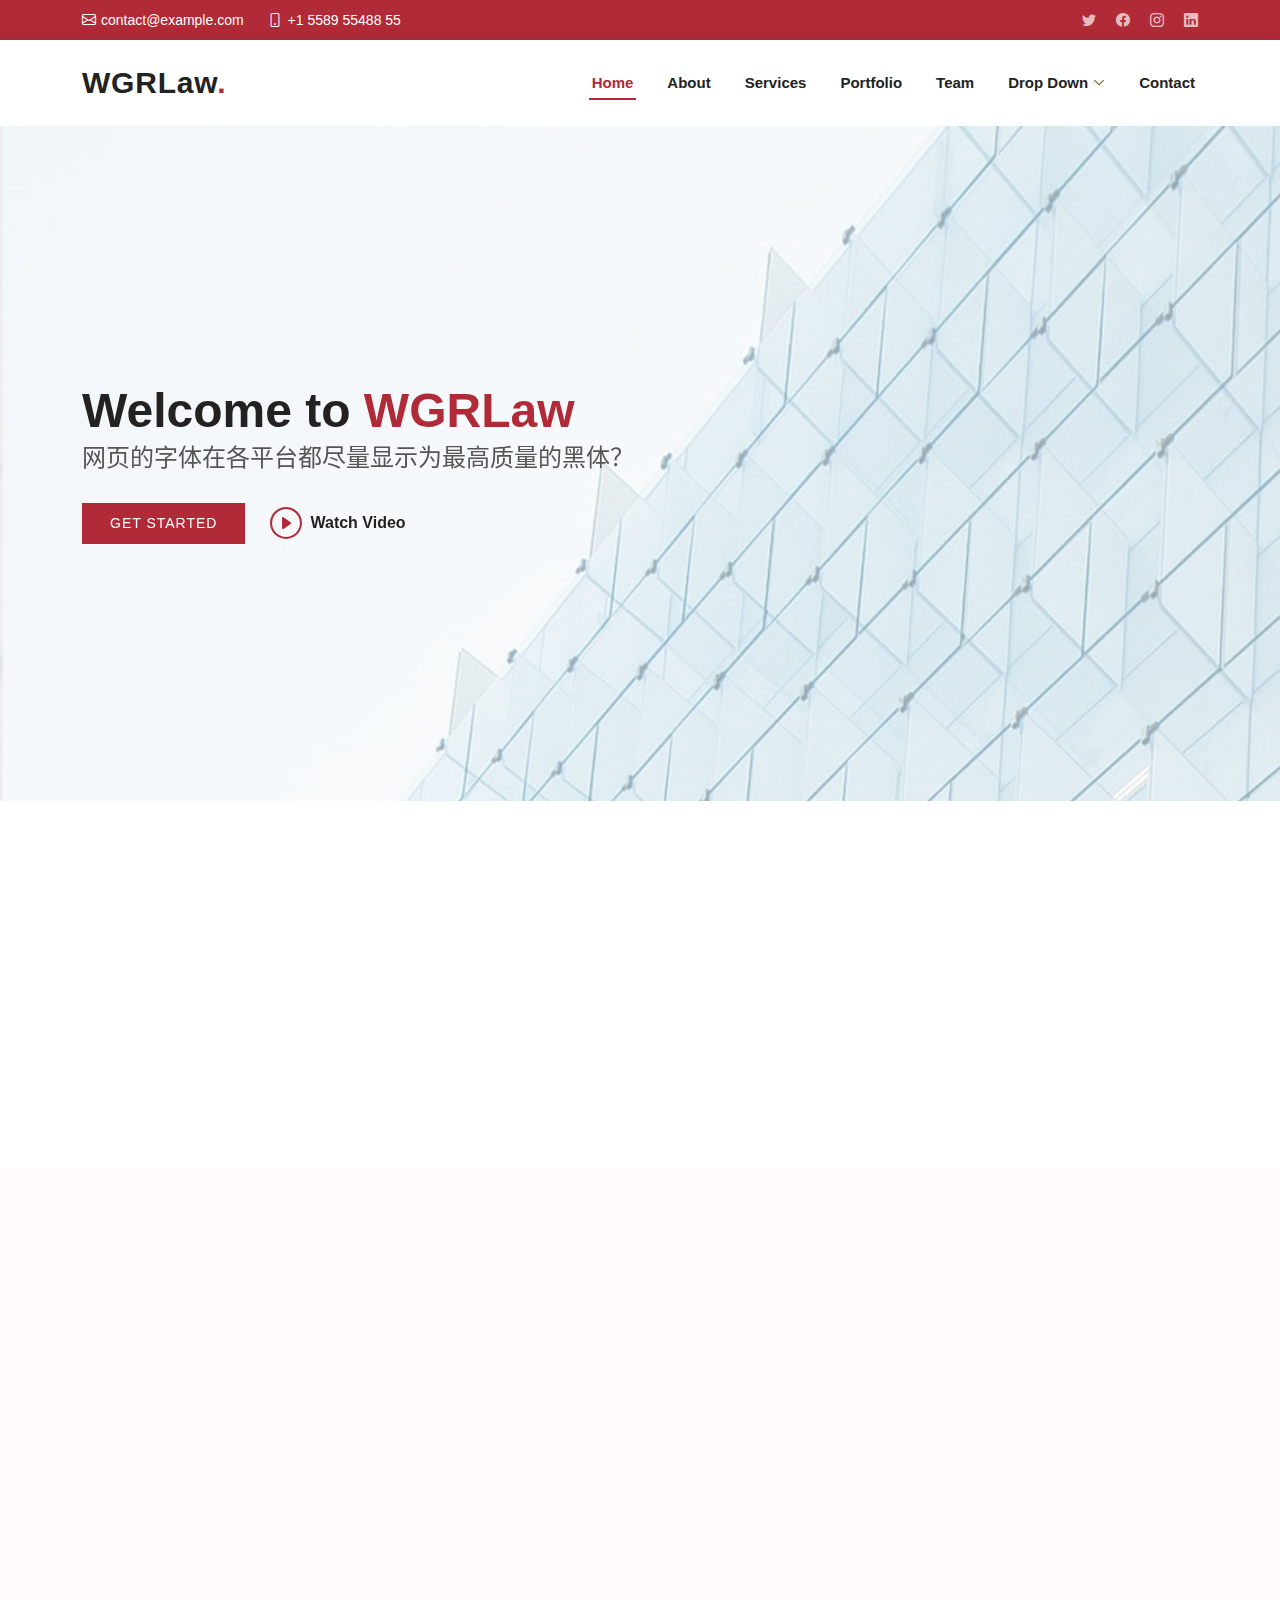
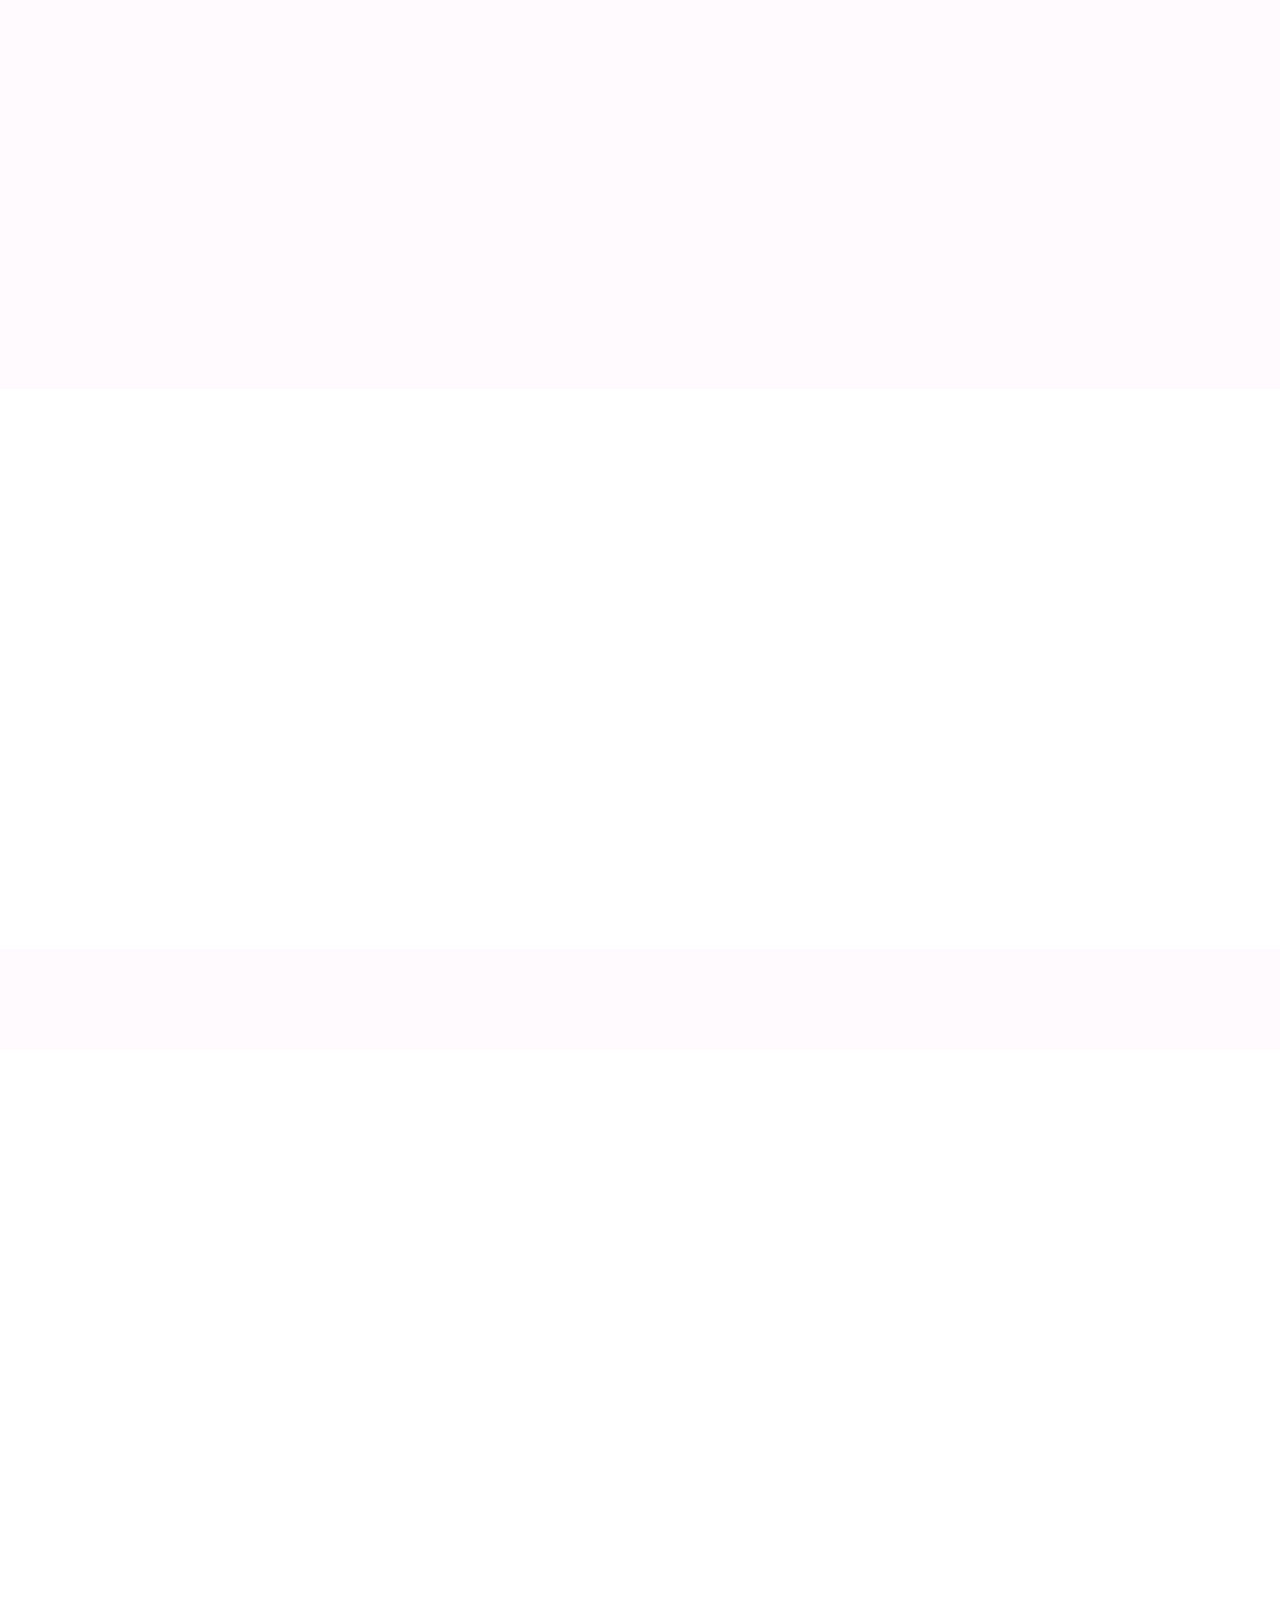
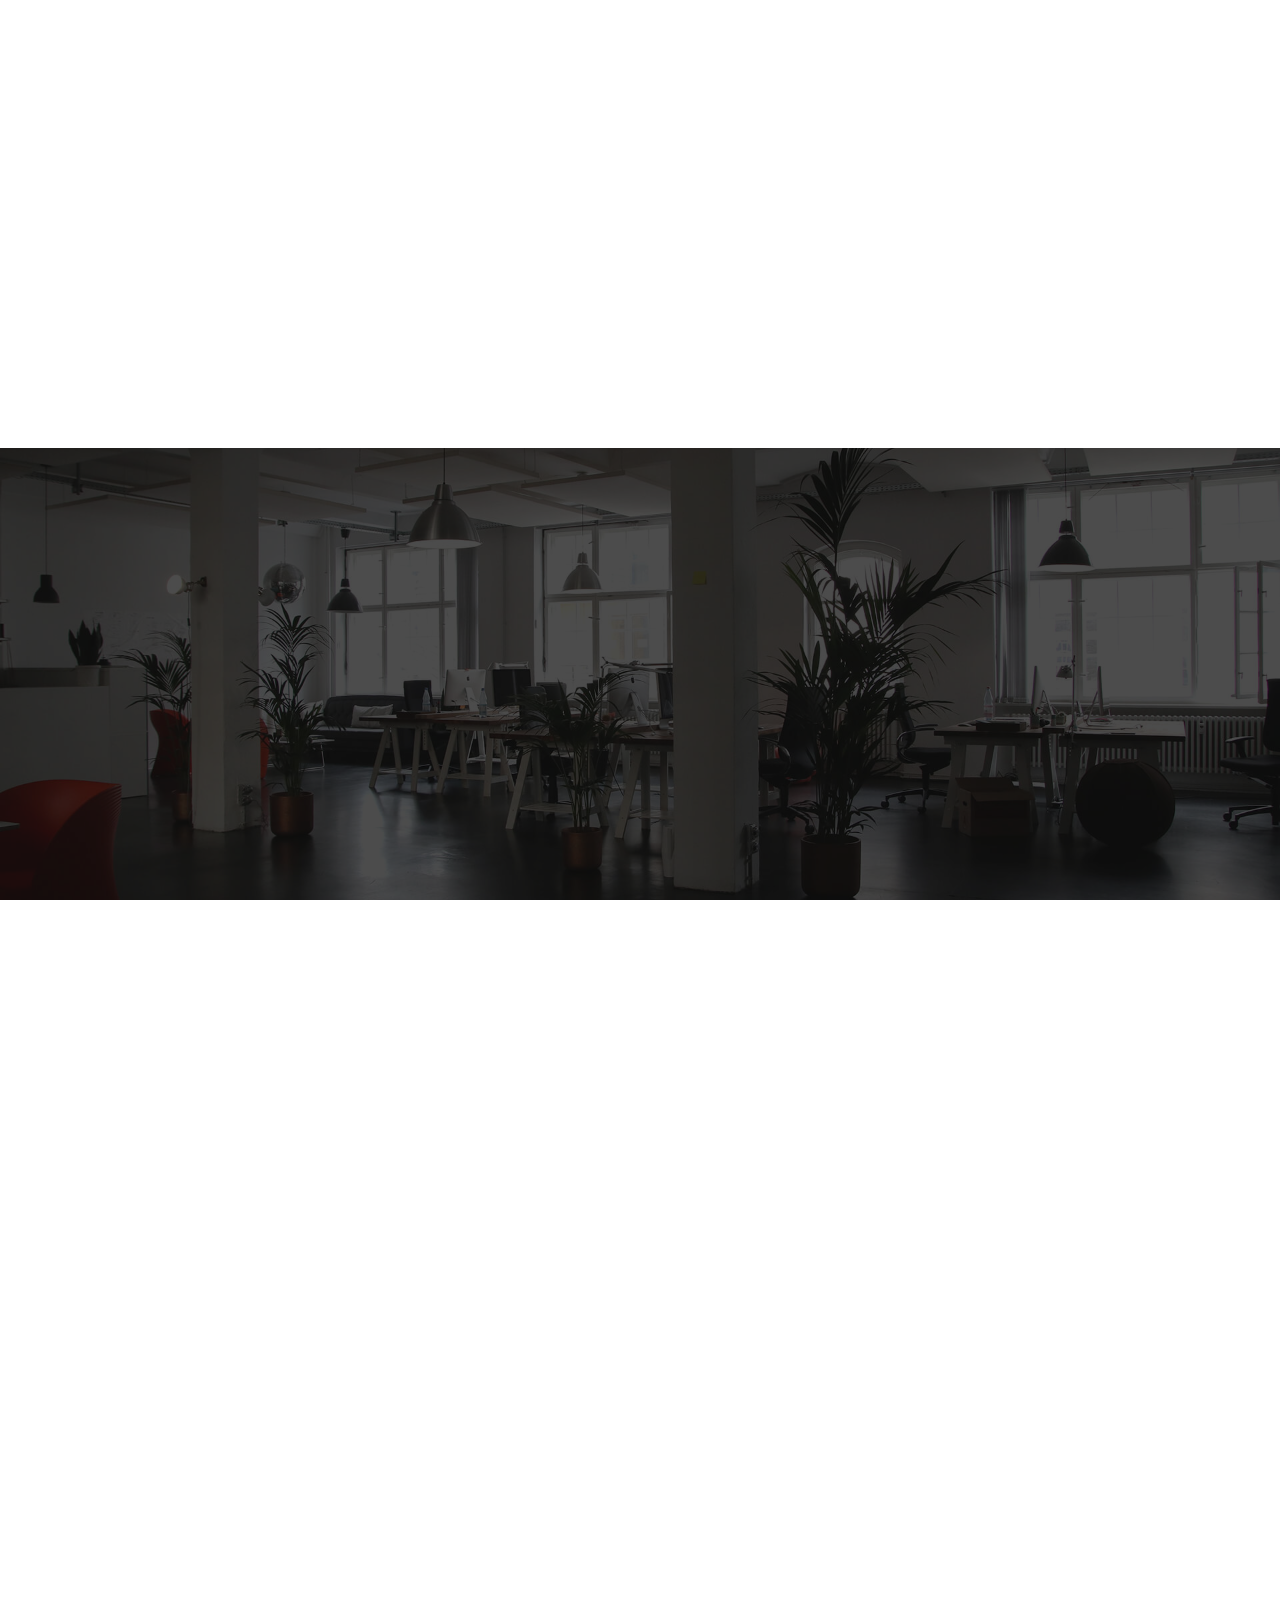
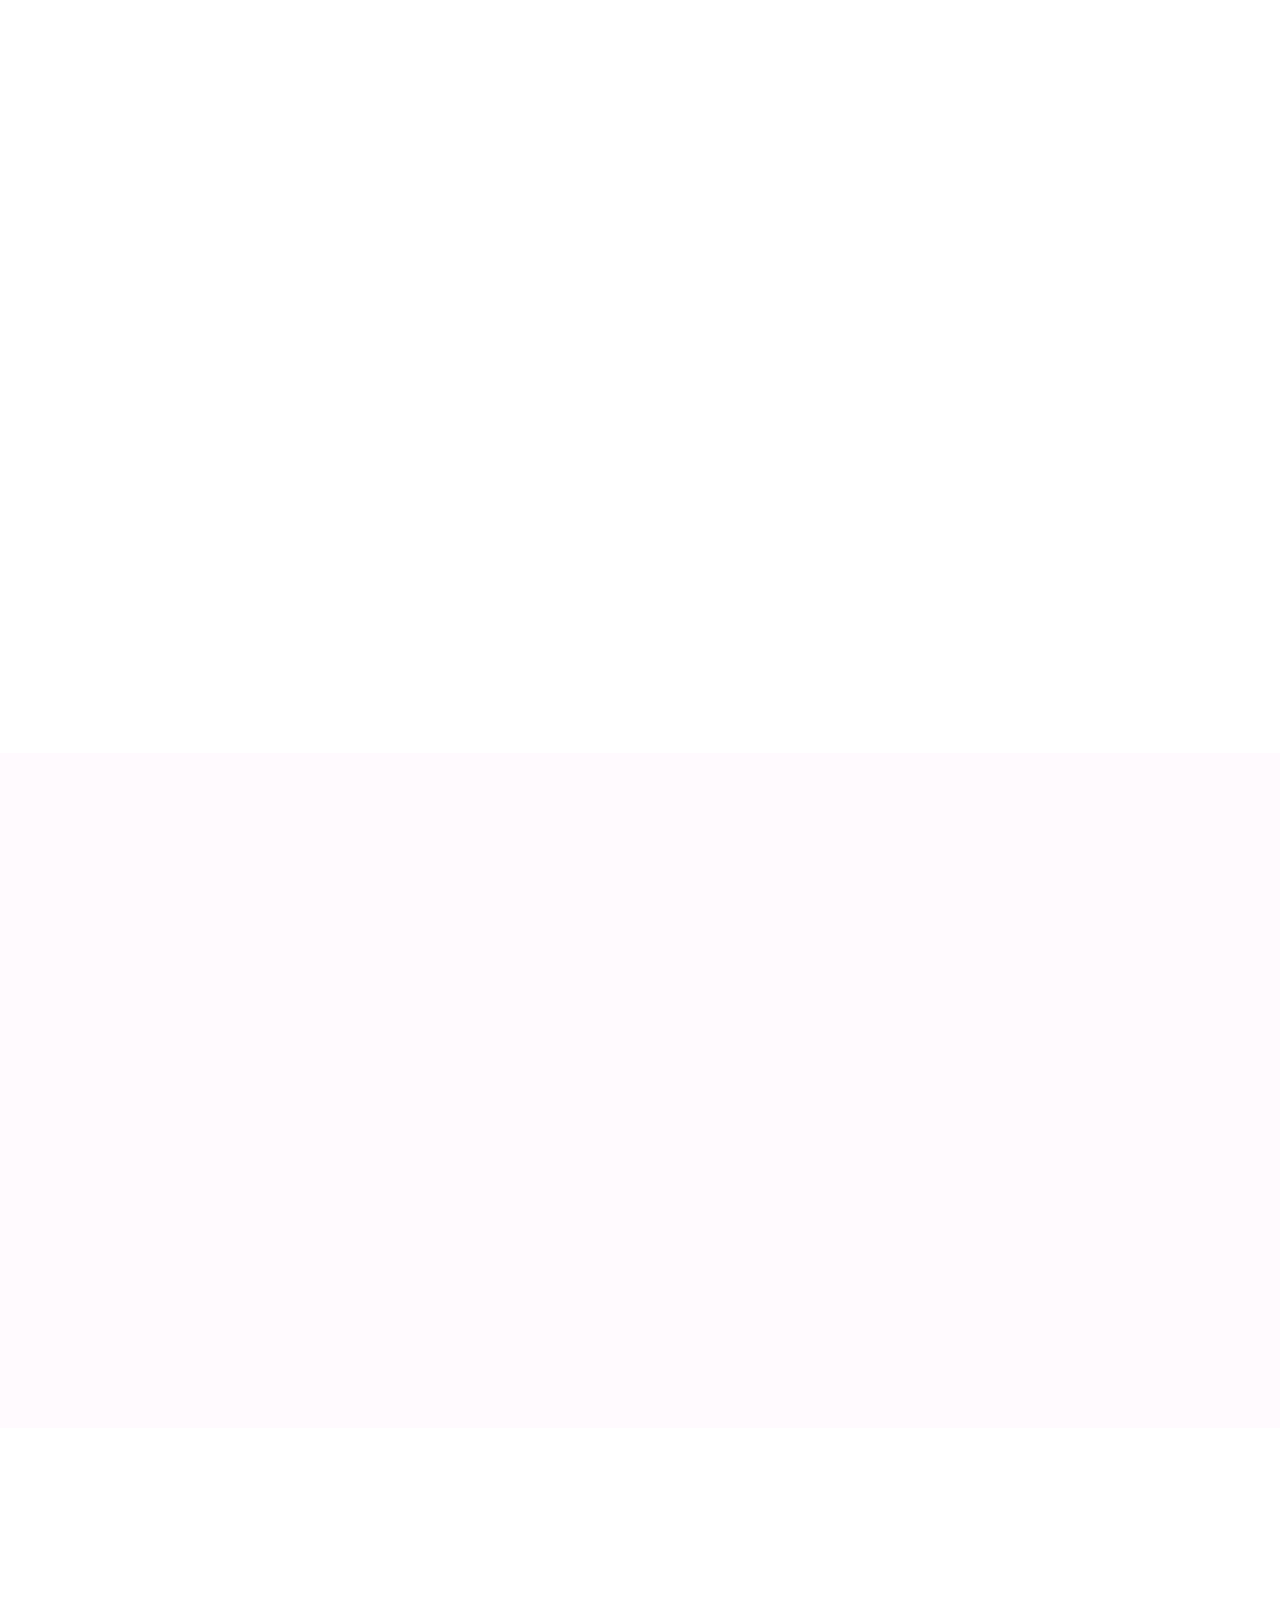
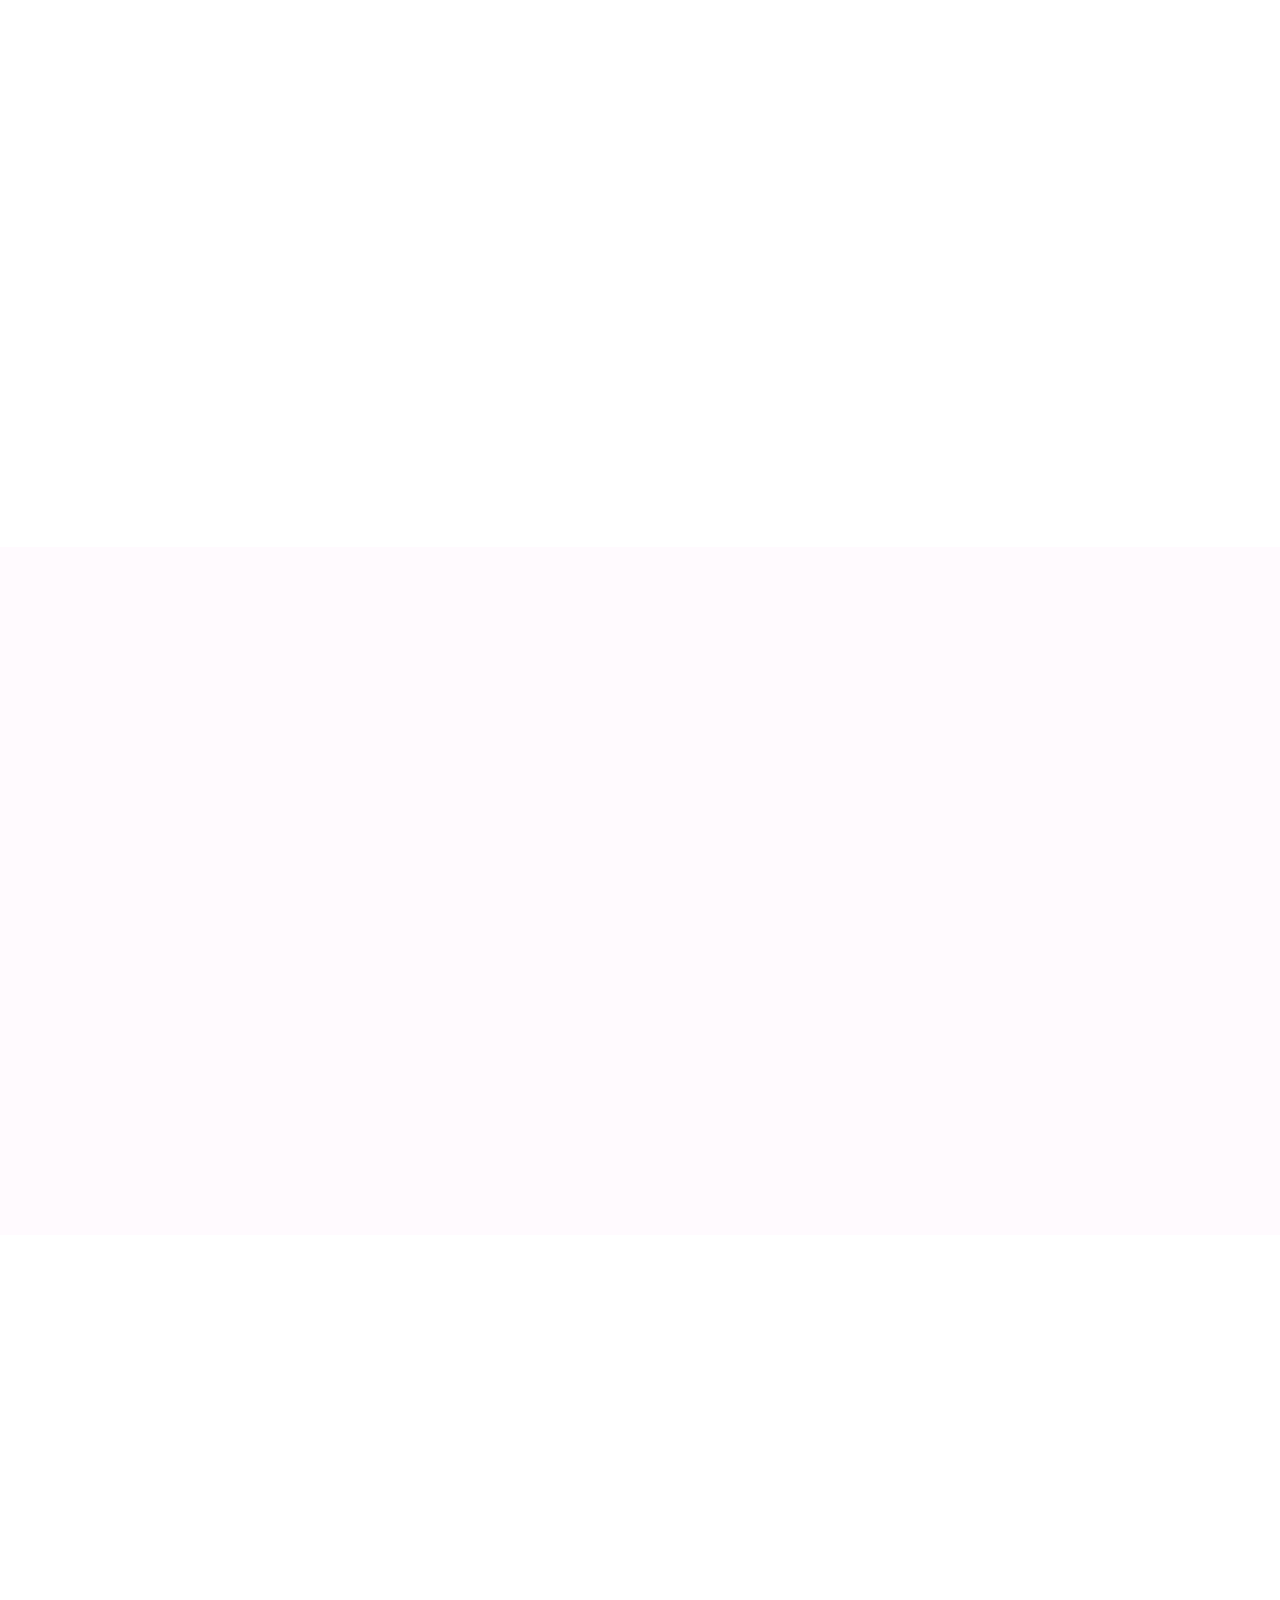
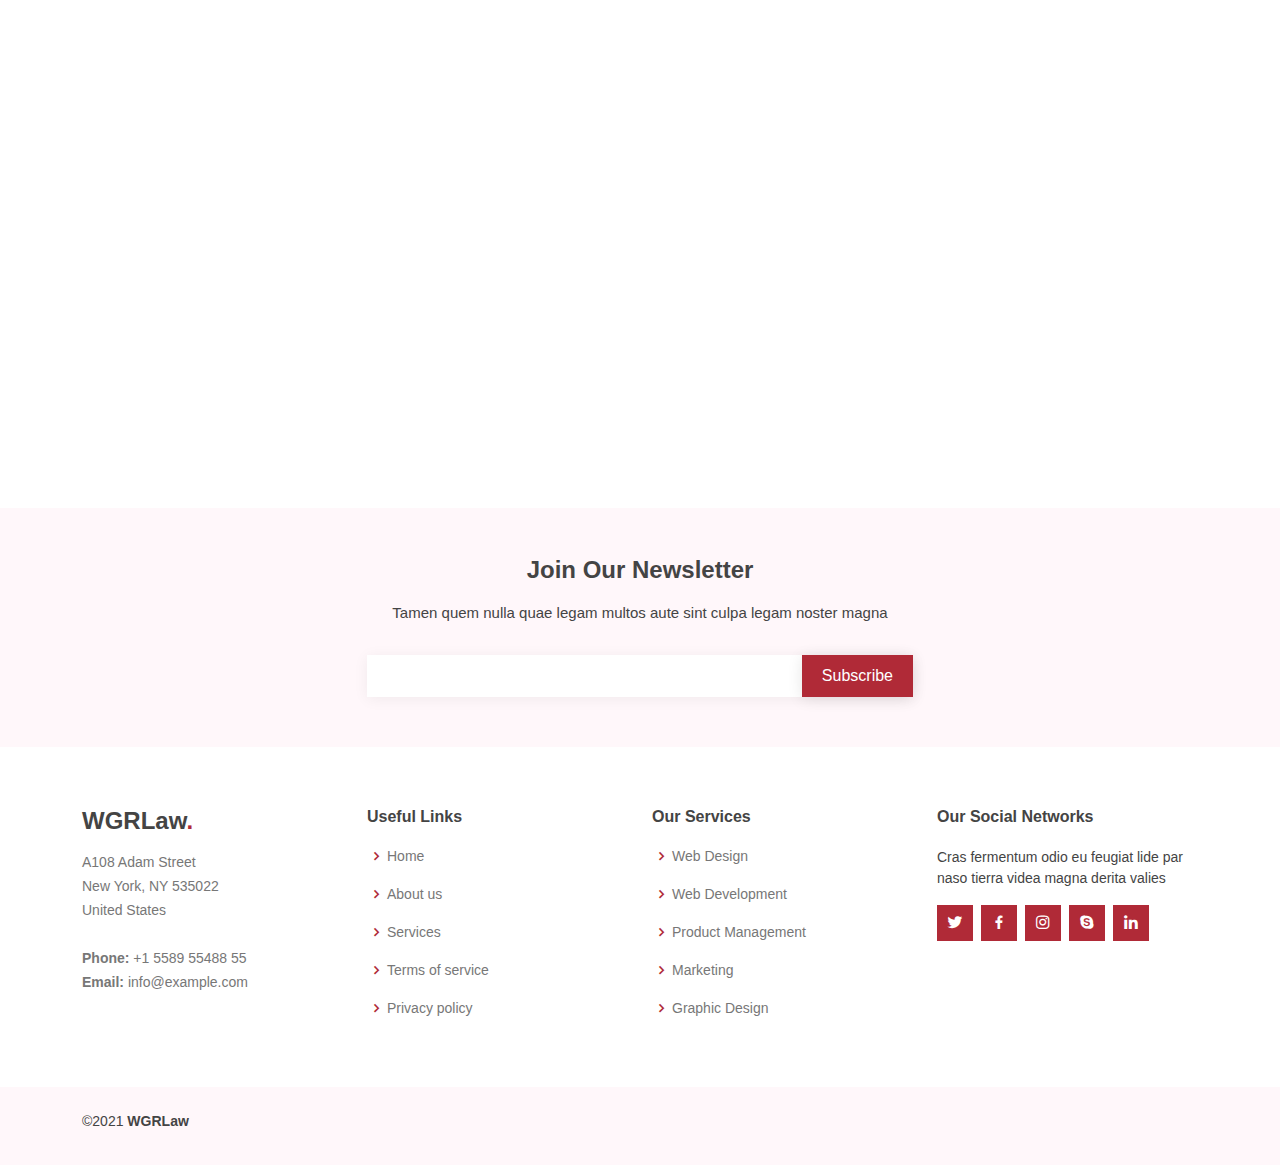
==== index.html @ a7611170 "i" ====
<!DOCTYPE html>
<html lang="zh-CN">

<head>
  <meta charset="utf-8">
  <meta content="width=device-width, initial-scale=1.0" name="viewport">

  <title>WGRLaw</title>
  <meta content="" name="description">
  <meta content="" name="keywords">

  <link href="assets/img/favicon.png" rel="icon">
  <link href="assets/img/apple-touch-icon.png" rel="apple-touch-icon">

  <link href="assets/vendor/aos/aos.css" rel="stylesheet">
  <link href="assets/vendor/bootstrap/css/bootstrap.min.css" rel="stylesheet">
  <link href="assets/vendor/bootstrap-icons/bootstrap-icons.css" rel="stylesheet">
  <link href="assets/vendor/boxicons/css/boxicons.min.css" rel="stylesheet">
  <link href="assets/vendor/glightbox/css/glightbox.min.css" rel="stylesheet">
  <link href="assets/vendor/swiper/swiper-bundle.min.css" rel="stylesheet">
  <link href="assets/css/main.css" rel="stylesheet">
</head>

<body>

  <section id="topbar" class="d-flex align-items-center">
    <div class="container d-flex justify-content-center justify-content-md-between">
      <div class="contact-info d-flex align-items-center">
        <i class="bi bi-envelope d-flex align-items-center"><a href="mailto:contact@example.com">contact@example.com</a></i>
        <i class="bi bi-phone d-flex align-items-center ms-4"><span>+1 5589 55488 55</span></i>
      </div>
      <div class="social-links d-none d-md-flex align-items-center">
        <a href="#" class="twitter"><i class="bi bi-twitter"></i></a>
        <a href="#" class="facebook"><i class="bi bi-facebook"></i></a>
        <a href="#" class="instagram"><i class="bi bi-instagram"></i></a>
        <a href="#" class="linkedin"><i class="bi bi-linkedin"></i></i></a>
      </div>
    </div>
  </section>

  <header id="header" class="d-flex align-items-center">
    <div class="container d-flex align-items-center justify-content-between">

      <h1 class="logo"><a href="index.html">WGRLaw<span>.</span></a></h1>
      <!-- <a href="index.html" class="logo"><img src="assets/img/logo.png" alt=""></a>-->

      <nav id="navbar" class="navbar">
        <ul>
          <li><a class="nav-link scrollto active" href="#hero">Home</a></li>
          <li><a class="nav-link scrollto" href="#about">About</a></li>
          <li><a class="nav-link scrollto" href="#services">Services</a></li>
          <li><a class="nav-link scrollto " href="#portfolio">Portfolio</a></li>
          <li><a class="nav-link scrollto" href="#team">Team</a></li>
          <li class="dropdown"><a href="#"><span>Drop Down</span> <i class="bi bi-chevron-down"></i></a>
            <ul>
              <li><a href="#">Drop Down 1</a></li>
              <li class="dropdown"><a href="#"><span>Deep Drop Down</span> <i class="bi bi-chevron-right"></i></a>
                <ul>
                  <li><a href="#">Deep Drop Down 1</a></li>
                  <li><a href="#">Deep Drop Down 2</a></li>
                  <li><a href="#">Deep Drop Down 3</a></li>
                  <li><a href="#">Deep Drop Down 4</a></li>
                  <li><a href="#">Deep Drop Down 5</a></li>
                </ul>
              </li>
              <li><a href="#">Drop Down 2</a></li>
              <li><a href="#">Drop Down 3</a></li>
              <li><a href="#">Drop Down 4</a></li>
            </ul>
          </li>
          <li><a class="nav-link scrollto" href="#contact">Contact</a></li>
        </ul>
        <i class="bi bi-list mobile-nav-toggle"></i>
      </nav>

    </div>
  </header>
  <section id="hero" class="d-flex align-items-center">
    <div class="container" data-aos="zoom-out" data-aos-delay="100">
      <h1>Welcome to <span>WGRLaw</span></h1>
      <h2>网页的字体在各平台都尽量显示为最高质量的黑体？
        </h2>
      <div class="d-flex">
        <a href="#about" class="btn-get-started scrollto">Get Started</a>
        <a href="https://www.youtube.com/watch?v=jDDaplaOz7Q" class="glightbox btn-watch-video"><i class="bi bi-play-circle"></i><span>Watch Video</span></a>
      </div>
    </div>
  </section>

  <main id="main">

    <section id="featured-services" class="featured-services">
      <div class="container" data-aos="fade-up">

        <div class="row">
          <div class="col-md-6 col-lg-3 d-flex align-items-stretch mb-5 mb-lg-0">
            <div class="icon-box" data-aos="fade-up" data-aos-delay="100">
              <div class="icon"><i class="bx bxl-dribbble"></i></div>
              <h4 class="title"><a href="">Lorem Ipsum</a></h4>
              <p class="description">希望能将黑体渗透到各个角落并拥有较高兼容性。</p>
            </div>
          </div>

          <div class="col-md-6 col-lg-3 d-flex align-items-stretch mb-5 mb-lg-0">
            <div class="icon-box" data-aos="fade-up" data-aos-delay="200">
              <div class="icon"><i class="bx bx-file"></i></div>
              <h4 class="title"><a href="">Sed ut perspiciatis</a></h4>
              <p class="description">Duis aute irure dolor in reprehenderit in voluptate velit esse cillum dolore</p>
            </div>
          </div>

          <div class="col-md-6 col-lg-3 d-flex align-items-stretch mb-5 mb-lg-0">
            <div class="icon-box" data-aos="fade-up" data-aos-delay="300">
              <div class="icon"><i class="bx bx-tachometer"></i></div>
              <h4 class="title"><a href="">Magni Dolores</a></h4>
              <p class="description">Excepteur sint occaecat cupidatat non proident, sunt in culpa qui officia</p>
            </div>
          </div>

          <div class="col-md-6 col-lg-3 d-flex align-items-stretch mb-5 mb-lg-0">
            <div class="icon-box" data-aos="fade-up" data-aos-delay="400">
              <div class="icon"><i class="bx bx-world"></i></div>
              <h4 class="title"><a href="">Nemo Enim</a></h4>
              <p class="description">At vero eos et accusamus et iusto odio dignissimos ducimus qui blanditiis</p>
            </div>
          </div>

        </div>

      </div>
    </section>
    
    <section id="about" class="about section-bg">
      <div class="container" data-aos="fade-up">

        <div class="section-title">
          <h2>About</h2>
          <h3>Find Out More <span>About Us</span></h3>
          <p>Ut possimus qui ut temporibus culpa velit eveniet modi omnis est adipisci expedita at voluptas atque vitae autem.</p>
        </div>

        <div class="row">
          <div class="col-lg-6" data-aos="fade-right" data-aos-delay="100">
            <img src="assets/img/about.jpg" class="img-fluid" alt="">
          </div>
          <div class="col-lg-6 pt-4 pt-lg-0 content d-flex flex-column justify-content-center" data-aos="fade-up" data-aos-delay="100">
            <h3>Voluptatem dignissimos provident quasi corporis voluptates sit assumenda.</h3>
            <p class="fst-italic">
              Lorem ipsum dolor sit amet, consectetur adipiscing elit, sed do eiusmod tempor incididunt ut labore et dolore
              magna aliqua.
            </p>
            <ul>
              <li>
                <i class="bx bx-store-alt"></i>
                <div>
                  <h5>Ullamco laboris nisi ut aliquip consequat</h5>
                  <p>Magni facilis facilis repellendus cum excepturi quaerat praesentium libre trade</p>
                </div>
              </li>
              <li>
                <i class="bx bx-images"></i>
                <div>
                  <h5>Magnam soluta odio exercitationem reprehenderi</h5>
                  <p>Quo totam dolorum at pariatur aut distinctio dolorum laudantium illo direna pasata redi</p>
                </div>
              </li>
            </ul>
            <p>
              Ullamco laboris nisi ut aliquip ex ea commodo consequat. Duis aute irure dolor in reprehenderit in voluptate
              velit esse cillum dolore eu fugiat nulla pariatur. Excepteur sint occaecat cupidatat non proident, sunt in
              culpa qui officia deserunt mollit anim id est laborum
            </p>
          </div>
        </div>

      </div>
    </section>
    
    <section id="skills" class="skills">
      <div class="container" data-aos="fade-up">

        <div class="row skills-content">

          <div class="col-lg-6">

            <div class="progress">
              <span class="skill">HTML <i class="val">100%</i></span>
              <div class="progress-bar-wrap">
                <div class="progress-bar" role="progressbar" aria-valuenow="100" aria-valuemin="0" aria-valuemax="100"></div>
              </div>
            </div>

            <div class="progress">
              <span class="skill">CSS <i class="val">90%</i></span>
              <div class="progress-bar-wrap">
                <div class="progress-bar" role="progressbar" aria-valuenow="90" aria-valuemin="0" aria-valuemax="100"></div>
              </div>
            </div>

            <div class="progress">
              <span class="skill">JavaScript <i class="val">75%</i></span>
              <div class="progress-bar-wrap">
                <div class="progress-bar" role="progressbar" aria-valuenow="75" aria-valuemin="0" aria-valuemax="100"></div>
              </div>
            </div>

          </div>

          <div class="col-lg-6">

            <div class="progress">
              <span class="skill">PHP <i class="val">80%</i></span>
              <div class="progress-bar-wrap">
                <div class="progress-bar" role="progressbar" aria-valuenow="80" aria-valuemin="0" aria-valuemax="100"></div>
              </div>
            </div>

            <div class="progress">
              <span class="skill">WordPress/CMS <i class="val">90%</i></span>
              <div class="progress-bar-wrap">
                <div class="progress-bar" role="progressbar" aria-valuenow="90" aria-valuemin="0" aria-valuemax="100"></div>
              </div>
            </div>

            <div class="progress">
              <span class="skill">Photoshop <i class="val">55%</i></span>
              <div class="progress-bar-wrap">
                <div class="progress-bar" role="progressbar" aria-valuenow="55" aria-valuemin="0" aria-valuemax="100"></div>
              </div>
            </div>

          </div>

        </div>

      </div>
    </section>
    
    <section id="counts" class="counts">
      <div class="container" data-aos="fade-up">

        <div class="row">

          <div class="col-lg-3 col-md-6">
            <div class="count-box">
              <i class="bi bi-emoji-smile"></i>
              <span data-purecounter-start="0" data-purecounter-end="232" data-purecounter-duration="1" class="purecounter"></span>
              <p>Happy Clients</p>
            </div>
          </div>

          <div class="col-lg-3 col-md-6 mt-5 mt-md-0">
            <div class="count-box">
              <i class="bi bi-journal-richtext"></i>
              <span data-purecounter-start="0" data-purecounter-end="521" data-purecounter-duration="1" class="purecounter"></span>
              <p>Projects</p>
            </div>
          </div>

          <div class="col-lg-3 col-md-6 mt-5 mt-lg-0">
            <div class="count-box">
              <i class="bi bi-headset"></i>
              <span data-purecounter-start="0" data-purecounter-end="1463" data-purecounter-duration="1" class="purecounter"></span>
              <p>Hours Of Support</p>
            </div>
          </div>

          <div class="col-lg-3 col-md-6 mt-5 mt-lg-0">
            <div class="count-box">
              <i class="bi bi-people"></i>
              <span data-purecounter-start="0" data-purecounter-end="15" data-purecounter-duration="1" class="purecounter"></span>
              <p>Hard Workers</p>
            </div>
          </div>

        </div>

      </div>
    </section>
    
    <section id="clients" class="clients section-bg">
      <div class="container" data-aos="zoom-in">

        <div class="row">

          <div class="col-lg-2 col-md-4 col-6 d-flex align-items-center justify-content-center">
            <img src="assets/img/clients/client-1.png" class="img-fluid" alt="">
          </div>

          <div class="col-lg-2 col-md-4 col-6 d-flex align-items-center justify-content-center">
            <img src="assets/img/clients/client-2.png" class="img-fluid" alt="">
          </div>

          <div class="col-lg-2 col-md-4 col-6 d-flex align-items-center justify-content-center">
            <img src="assets/img/clients/client-3.png" class="img-fluid" alt="">
          </div>

          <div class="col-lg-2 col-md-4 col-6 d-flex align-items-center justify-content-center">
            <img src="assets/img/clients/client-4.png" class="img-fluid" alt="">
          </div>

          <div class="col-lg-2 col-md-4 col-6 d-flex align-items-center justify-content-center">
            <img src="assets/img/clients/client-5.png" class="img-fluid" alt="">
          </div>

          <div class="col-lg-2 col-md-4 col-6 d-flex align-items-center justify-content-center">
            <img src="assets/img/clients/client-6.png" class="img-fluid" alt="">
          </div>

        </div>

      </div>
    </section>
    
    <section id="services" class="services">
      <div class="container" data-aos="fade-up">

        <div class="section-title">
          <h2>Services</h2>
          <h3>Check our <span>Services</span></h3>
          <p>Ut possimus qui ut temporibus culpa velit eveniet modi omnis est adipisci expedita at voluptas atque vitae autem.</p>
        </div>

        <div class="row">
          <div class="col-lg-4 col-md-6 d-flex align-items-stretch" data-aos="zoom-in" data-aos-delay="100">
            <div class="icon-box">
              <div class="icon"><i class="bx bxl-dribbble"></i></div>
              <h4><a href="">Lorem Ipsum</a></h4>
              <p>Voluptatum deleniti atque corrupti quos dolores et quas molestias excepturi</p>
            </div>
          </div>

          <div class="col-lg-4 col-md-6 d-flex align-items-stretch mt-4 mt-md-0" data-aos="zoom-in" data-aos-delay="200">
            <div class="icon-box">
              <div class="icon"><i class="bx bx-file"></i></div>
              <h4><a href="">Sed ut perspiciatis</a></h4>
              <p>Duis aute irure dolor in reprehenderit in voluptate velit esse cillum dolore</p>
            </div>
          </div>

          <div class="col-lg-4 col-md-6 d-flex align-items-stretch mt-4 mt-lg-0" data-aos="zoom-in" data-aos-delay="300">
            <div class="icon-box">
              <div class="icon"><i class="bx bx-tachometer"></i></div>
              <h4><a href="">Magni Dolores</a></h4>
              <p>Excepteur sint occaecat cupidatat non proident, sunt in culpa qui officia</p>
            </div>
          </div>

          <div class="col-lg-4 col-md-6 d-flex align-items-stretch mt-4" data-aos="zoom-in" data-aos-delay="100">
            <div class="icon-box">
              <div class="icon"><i class="bx bx-world"></i></div>
              <h4><a href="">Nemo Enim</a></h4>
              <p>At vero eos et accusamus et iusto odio dignissimos ducimus qui blanditiis</p>
            </div>
          </div>

          <div class="col-lg-4 col-md-6 d-flex align-items-stretch mt-4" data-aos="zoom-in" data-aos-delay="200">
            <div class="icon-box">
              <div class="icon"><i class="bx bx-slideshow"></i></div>
              <h4><a href="">Dele cardo</a></h4>
              <p>Quis consequatur saepe eligendi voluptatem consequatur dolor consequuntur</p>
            </div>
          </div>

          <div class="col-lg-4 col-md-6 d-flex align-items-stretch mt-4" data-aos="zoom-in" data-aos-delay="300">
            <div class="icon-box">
              <div class="icon"><i class="bx bx-arch"></i></div>
              <h4><a href="">Divera don</a></h4>
              <p>Modi nostrum vel laborum. Porro fugit error sit minus sapiente sit aspernatur</p>
            </div>
          </div>

        </div>

      </div>
    </section>

    <section id="testimonials" class="testimonials">
      <div class="container" data-aos="zoom-in">

        <div class="testimonials-slider swiper" data-aos="fade-up" data-aos-delay="100">
          <div class="swiper-wrapper">

            <div class="swiper-slide">
              <div class="testimonial-item">
                <img src="assets/img/testimonials/testimonials-1.jpg" class="testimonial-img" alt="">
                <h3>Saul Goodman</h3>
                <h4>Ceo &amp; Founder</h4>
                <p>
                  <i class="bx bxs-quote-alt-left quote-icon-left"></i>
                  Proin iaculis purus consequat sem cure digni ssim donec porttitora entum suscipit rhoncus. Accusantium quam, ultricies eget id, aliquam eget nibh et. Maecen aliquam, risus at semper.
                  <i class="bx bxs-quote-alt-right quote-icon-right"></i>
                </p>
              </div>
            </div>

            <div class="swiper-slide">
              <div class="testimonial-item">
                <img src="assets/img/testimonials/testimonials-2.jpg" class="testimonial-img" alt="">
                <h3>Sara Wilsson</h3>
                <h4>Designer</h4>
                <p>
                  <i class="bx bxs-quote-alt-left quote-icon-left"></i>
                  Export tempor illum tamen malis malis eram quae irure esse labore quem cillum quid cillum eram malis quorum velit fore eram velit sunt aliqua noster fugiat irure amet legam anim culpa.
                  <i class="bx bxs-quote-alt-right quote-icon-right"></i>
                </p>
              </div>
            </div>

            <div class="swiper-slide">
              <div class="testimonial-item">
                <img src="assets/img/testimonials/testimonials-3.jpg" class="testimonial-img" alt="">
                <h3>Jena Karlis</h3>
                <h4>Store Owner</h4>
                <p>
                  <i class="bx bxs-quote-alt-left quote-icon-left"></i>
                  Enim nisi quem export duis labore cillum quae magna enim sint quorum nulla quem veniam duis minim tempor labore quem eram duis noster aute amet eram fore quis sint minim.
                  <i class="bx bxs-quote-alt-right quote-icon-right"></i>
                </p>
              </div>
            </div>

            <div class="swiper-slide">
              <div class="testimonial-item">
                <img src="assets/img/testimonials/testimonials-4.jpg" class="testimonial-img" alt="">
                <h3>Matt Brandon</h3>
                <h4>Freelancer</h4>
                <p>
                  <i class="bx bxs-quote-alt-left quote-icon-left"></i>
                  Fugiat enim eram quae cillum dolore dolor amet nulla culpa multos export minim fugiat minim velit minim dolor enim duis veniam ipsum anim magna sunt elit fore quem dolore labore illum veniam.
                  <i class="bx bxs-quote-alt-right quote-icon-right"></i>
                </p>
              </div>
            </div>

            <div class="swiper-slide">
              <div class="testimonial-item">
                <img src="assets/img/testimonials/testimonials-5.jpg" class="testimonial-img" alt="">
                <h3>John Larson</h3>
                <h4>Entrepreneur</h4>
                <p>
                  <i class="bx bxs-quote-alt-left quote-icon-left"></i>
                  Quis quorum aliqua sint quem legam fore sunt eram irure aliqua veniam tempor noster veniam enim culpa labore duis sunt culpa nulla illum cillum fugiat legam esse veniam culpa fore nisi cillum quid.
                  <i class="bx bxs-quote-alt-right quote-icon-right"></i>
                </p>
              </div>
            </div>

          </div>
          <div class="swiper-pagination"></div>
        </div>

      </div>
    </section>

    <section id="portfolio" class="portfolio">
      <div class="container" data-aos="fade-up">

        <div class="section-title">
          <h2>Portfolio</h2>
          <h3>Check our <span>Portfolio</span></h3>
          <p>Ut possimus qui ut temporibus culpa velit eveniet modi omnis est adipisci expedita at voluptas atque vitae autem.</p>
        </div>

        <div class="row" data-aos="fade-up" data-aos-delay="100">
          <div class="col-lg-12 d-flex justify-content-center">
            <ul id="portfolio-flters">
              <li data-filter="*" class="filter-active">All</li>
              <li data-filter=".filter-app">App</li>
              <li data-filter=".filter-card">Card</li>
              <li data-filter=".filter-web">Web</li>
            </ul>
          </div>
        </div>

        <div class="row portfolio-container" data-aos="fade-up" data-aos-delay="200">

          <div class="col-lg-4 col-md-6 portfolio-item filter-app">
            <img src="assets/img/portfolio/portfolio-1.jpg" class="img-fluid" alt="">
            <div class="portfolio-info">
              <h4>App 1</h4>
              <p>App</p>
              <a href="assets/img/portfolio/portfolio-1.jpg" data-gallery="portfolioGallery" class="portfolio-lightbox preview-link" title="App 1"><i class="bx bx-plus"></i></a>
              <a href="portfolio-details.html" class="details-link" title="More Details"><i class="bx bx-link"></i></a>
            </div>
          </div>

          <div class="col-lg-4 col-md-6 portfolio-item filter-web">
            <img src="assets/img/portfolio/portfolio-2.jpg" class="img-fluid" alt="">
            <div class="portfolio-info">
              <h4>Web 3</h4>
              <p>Web</p>
              <a href="assets/img/portfolio/portfolio-2.jpg" data-gallery="portfolioGallery" class="portfolio-lightbox preview-link" title="Web 3"><i class="bx bx-plus"></i></a>
              <a href="portfolio-details.html" class="details-link" title="More Details"><i class="bx bx-link"></i></a>
            </div>
          </div>

          <div class="col-lg-4 col-md-6 portfolio-item filter-app">
            <img src="assets/img/portfolio/portfolio-3.jpg" class="img-fluid" alt="">
            <div class="portfolio-info">
              <h4>App 2</h4>
              <p>App</p>
              <a href="assets/img/portfolio/portfolio-3.jpg" data-gallery="portfolioGallery" class="portfolio-lightbox preview-link" title="App 2"><i class="bx bx-plus"></i></a>
              <a href="portfolio-details.html" class="details-link" title="More Details"><i class="bx bx-link"></i></a>
            </div>
          </div>

          <div class="col-lg-4 col-md-6 portfolio-item filter-card">
            <img src="assets/img/portfolio/portfolio-4.jpg" class="img-fluid" alt="">
            <div class="portfolio-info">
              <h4>Card 2</h4>
              <p>Card</p>
              <a href="assets/img/portfolio/portfolio-4.jpg" data-gallery="portfolioGallery" class="portfolio-lightbox preview-link" title="Card 2"><i class="bx bx-plus"></i></a>
              <a href="portfolio-details.html" class="details-link" title="More Details"><i class="bx bx-link"></i></a>
            </div>
          </div>

          <div class="col-lg-4 col-md-6 portfolio-item filter-web">
            <img src="assets/img/portfolio/portfolio-5.jpg" class="img-fluid" alt="">
            <div class="portfolio-info">
              <h4>Web 2</h4>
              <p>Web</p>
              <a href="assets/img/portfolio/portfolio-5.jpg" data-gallery="portfolioGallery" class="portfolio-lightbox preview-link" title="Web 2"><i class="bx bx-plus"></i></a>
              <a href="portfolio-details.html" class="details-link" title="More Details"><i class="bx bx-link"></i></a>
            </div>
          </div>

          <div class="col-lg-4 col-md-6 portfolio-item filter-app">
            <img src="assets/img/portfolio/portfolio-6.jpg" class="img-fluid" alt="">
            <div class="portfolio-info">
              <h4>App 3</h4>
              <p>App</p>
              <a href="assets/img/portfolio/portfolio-6.jpg" data-gallery="portfolioGallery" class="portfolio-lightbox preview-link" title="App 3"><i class="bx bx-plus"></i></a>
              <a href="portfolio-details.html" class="details-link" title="More Details"><i class="bx bx-link"></i></a>
            </div>
          </div>

          <div class="col-lg-4 col-md-6 portfolio-item filter-card">
            <img src="assets/img/portfolio/portfolio-7.jpg" class="img-fluid" alt="">
            <div class="portfolio-info">
              <h4>Card 1</h4>
              <p>Card</p>
              <a href="assets/img/portfolio/portfolio-7.jpg" data-gallery="portfolioGallery" class="portfolio-lightbox preview-link" title="Card 1"><i class="bx bx-plus"></i></a>
              <a href="portfolio-details.html" class="details-link" title="More Details"><i class="bx bx-link"></i></a>
            </div>
          </div>

          <div class="col-lg-4 col-md-6 portfolio-item filter-card">
            <img src="assets/img/portfolio/portfolio-8.jpg" class="img-fluid" alt="">
            <div class="portfolio-info">
              <h4>Card 3</h4>
              <p>Card</p>
              <a href="assets/img/portfolio/portfolio-8.jpg" data-gallery="portfolioGallery" class="portfolio-lightbox preview-link" title="Card 3"><i class="bx bx-plus"></i></a>
              <a href="portfolio-details.html" class="details-link" title="More Details"><i class="bx bx-link"></i></a>
            </div>
          </div>

          <div class="col-lg-4 col-md-6 portfolio-item filter-web">
            <img src="assets/img/portfolio/portfolio-9.jpg" class="img-fluid" alt="">
            <div class="portfolio-info">
              <h4>Web 3</h4>
              <p>Web</p>
              <a href="assets/img/portfolio/portfolio-9.jpg" data-gallery="portfolioGallery" class="portfolio-lightbox preview-link" title="Web 3"><i class="bx bx-plus"></i></a>
              <a href="portfolio-details.html" class="details-link" title="More Details"><i class="bx bx-link"></i></a>
            </div>
          </div>

        </div>

      </div>
    </section>

    <section id="team" class="team section-bg">
      <div class="container" data-aos="fade-up">

        <div class="section-title">
          <h2>Team</h2>
          <h3>Our Hardworking <span>Team</span></h3>
          <p>Ut possimus qui ut temporibus culpa velit eveniet modi omnis est adipisci expedita at voluptas atque vitae autem.</p>
        </div>

        <div class="row">

          <div class="col-lg-3 col-md-6 d-flex align-items-stretch" data-aos="fade-up" data-aos-delay="100">
            <div class="member">
              <div class="member-img">
                <img src="assets/img/team/team-1.jpg" class="img-fluid" alt="">
                <div class="social">
                  <a href=""><i class="bi bi-twitter"></i></a>
                  <a href=""><i class="bi bi-facebook"></i></a>
                  <a href=""><i class="bi bi-instagram"></i></a>
                  <a href=""><i class="bi bi-linkedin"></i></a>
                </div>
              </div>
              <div class="member-info">
                <h4>Walter White</h4>
                <span>Chief Executive Officer</span>
              </div>
            </div>
          </div>

          <div class="col-lg-3 col-md-6 d-flex align-items-stretch" data-aos="fade-up" data-aos-delay="200">
            <div class="member">
              <div class="member-img">
                <img src="assets/img/team/team-2.jpg" class="img-fluid" alt="">
                <div class="social">
                  <a href=""><i class="bi bi-twitter"></i></a>
                  <a href=""><i class="bi bi-facebook"></i></a>
                  <a href=""><i class="bi bi-instagram"></i></a>
                  <a href=""><i class="bi bi-linkedin"></i></a>
                </div>
              </div>
              <div class="member-info">
                <h4>Sarah Jhonson</h4>
                <span>Product Manager</span>
              </div>
            </div>
          </div>

          <div class="col-lg-3 col-md-6 d-flex align-items-stretch" data-aos="fade-up" data-aos-delay="300">
            <div class="member">
              <div class="member-img">
                <img src="assets/img/team/team-3.jpg" class="img-fluid" alt="">
                <div class="social">
                  <a href=""><i class="bi bi-twitter"></i></a>
                  <a href=""><i class="bi bi-facebook"></i></a>
                  <a href=""><i class="bi bi-instagram"></i></a>
                  <a href=""><i class="bi bi-linkedin"></i></a>
                </div>
              </div>
              <div class="member-info">
                <h4>William Anderson</h4>
                <span>CTO</span>
              </div>
            </div>
          </div>

          <div class="col-lg-3 col-md-6 d-flex align-items-stretch" data-aos="fade-up" data-aos-delay="400">
            <div class="member">
              <div class="member-img">
                <img src="assets/img/team/team-4.jpg" class="img-fluid" alt="">
                <div class="social">
                  <a href=""><i class="bi bi-twitter"></i></a>
                  <a href=""><i class="bi bi-facebook"></i></a>
                  <a href=""><i class="bi bi-instagram"></i></a>
                  <a href=""><i class="bi bi-linkedin"></i></a>
                </div>
              </div>
              <div class="member-info">
                <h4>Amanda Jepson</h4>
                <span>Accountant</span>
              </div>
            </div>
          </div>

        </div>

      </div>
    </section>

    <section id="pricing" class="pricing">
      <div class="container" data-aos="fade-up">

        <div class="section-title">
          <h2>Pricing</h2>
          <h3>Check our <span>Pricing</span></h3>
          <p>Ut possimus qui ut temporibus culpa velit eveniet modi omnis est adipisci expedita at voluptas atque vitae autem.</p>
        </div>

        <div class="row">

          <div class="col-lg-3 col-md-6" data-aos="fade-up" data-aos-delay="100">
            <div class="box">
              <h3>Free</h3>
              <h4><sup>$</sup>0<span> / month</span></h4>
              <ul>
                <li>Aida dere</li>
                <li>Nec feugiat nisl</li>
                <li>Nulla at volutpat dola</li>
                <li class="na">Pharetra massa</li>
                <li class="na">Massa ultricies mi</li>
              </ul>
              <div class="btn-wrap">
                <a href="#" class="btn-buy">Buy Now</a>
              </div>
            </div>
          </div>

          <div class="col-lg-3 col-md-6 mt-4 mt-md-0" data-aos="fade-up" data-aos-delay="200">
            <div class="box featured">
              <h3>Business</h3>
              <h4><sup>$</sup>19<span> / month</span></h4>
              <ul>
                <li>Aida dere</li>
                <li>Nec feugiat nisl</li>
                <li>Nulla at volutpat dola</li>
                <li>Pharetra massa</li>
                <li class="na">Massa ultricies mi</li>
              </ul>
              <div class="btn-wrap">
                <a href="#" class="btn-buy">Buy Now</a>
              </div>
            </div>
          </div>

          <div class="col-lg-3 col-md-6 mt-4 mt-lg-0" data-aos="fade-up" data-aos-delay="300">
            <div class="box">
              <h3>Developer</h3>
              <h4><sup>$</sup>29<span> / month</span></h4>
              <ul>
                <li>Aida dere</li>
                <li>Nec feugiat nisl</li>
                <li>Nulla at volutpat dola</li>
                <li>Pharetra massa</li>
                <li>Massa ultricies mi</li>
              </ul>
              <div class="btn-wrap">
                <a href="#" class="btn-buy">Buy Now</a>
              </div>
            </div>
          </div>

          <div class="col-lg-3 col-md-6 mt-4 mt-lg-0" data-aos="fade-up" data-aos-delay="400">
            <div class="box">
              <span class="advanced">Advanced</span>
              <h3>Ultimate</h3>
              <h4><sup>$</sup>49<span> / month</span></h4>
              <ul>
                <li>Aida dere</li>
                <li>Nec feugiat nisl</li>
                <li>Nulla at volutpat dola</li>
                <li>Pharetra massa</li>
                <li>Massa ultricies mi</li>
              </ul>
              <div class="btn-wrap">
                <a href="#" class="btn-buy">Buy Now</a>
              </div>
            </div>
          </div>

        </div>

      </div>
    </section>

    <section id="faq" class="faq section-bg">
      <div class="container" data-aos="fade-up">

        <div class="section-title">
          <h2>F.A.Q</h2>
          <h3>Frequently Asked <span>Questions</span></h3>
          <p>Ut possimus qui ut temporibus culpa velit eveniet modi omnis est adipisci expedita at voluptas atque vitae autem.</p>
        </div>

        <div class="row justify-content-center">
          <div class="col-xl-10">
            <ul class="faq-list">

              <li>
                <div data-bs-toggle="collapse" class="collapsed question" href="#faq1">Non consectetur a erat nam at lectus urna duis? <i class="bi bi-chevron-down icon-show"></i><i class="bi bi-chevron-up icon-close"></i></div>
                <div id="faq1" class="collapse" data-bs-parent=".faq-list">
                  <p>
                    Feugiat pretium nibh ipsum consequat. Tempus iaculis urna id volutpat lacus laoreet non curabitur gravida. Venenatis lectus magna fringilla urna porttitor rhoncus dolor purus non.
                  </p>
                </div>
              </li>

              <li>
                <div data-bs-toggle="collapse" href="#faq2" class="collapsed question">Feugiat scelerisque varius morbi enim nunc faucibus a pellentesque? <i class="bi bi-chevron-down icon-show"></i><i class="bi bi-chevron-up icon-close"></i></div>
                <div id="faq2" class="collapse" data-bs-parent=".faq-list">
                  <p>
                    Dolor sit amet consectetur adipiscing elit pellentesque habitant morbi. Id interdum velit laoreet id donec ultrices. Fringilla phasellus faucibus scelerisque eleifend donec pretium. Est pellentesque elit ullamcorper dignissim. Mauris ultrices eros in cursus turpis massa tincidunt dui.
                  </p>
                </div>
              </li>

              <li>
                <div data-bs-toggle="collapse" href="#faq3" class="collapsed question">Dolor sit amet consectetur adipiscing elit pellentesque habitant morbi? <i class="bi bi-chevron-down icon-show"></i><i class="bi bi-chevron-up icon-close"></i></div>
                <div id="faq3" class="collapse" data-bs-parent=".faq-list">
                  <p>
                    Eleifend mi in nulla posuere sollicitudin aliquam ultrices sagittis orci. Faucibus pulvinar elementum integer enim. Sem nulla pharetra diam sit amet nisl suscipit. Rutrum tellus pellentesque eu tincidunt. Lectus urna duis convallis convallis tellus. Urna molestie at elementum eu facilisis sed odio morbi quis
                  </p>
                </div>
              </li>

              <li>
                <div data-bs-toggle="collapse" href="#faq4" class="collapsed question">Ac odio tempor orci dapibus. Aliquam eleifend mi in nulla? <i class="bi bi-chevron-down icon-show"></i><i class="bi bi-chevron-up icon-close"></i></div>
                <div id="faq4" class="collapse" data-bs-parent=".faq-list">
                  <p>
                    Dolor sit amet consectetur adipiscing elit pellentesque habitant morbi. Id interdum velit laoreet id donec ultrices. Fringilla phasellus faucibus scelerisque eleifend donec pretium. Est pellentesque elit ullamcorper dignissim. Mauris ultrices eros in cursus turpis massa tincidunt dui.
                  </p>
                </div>
              </li>

              <li>
                <div data-bs-toggle="collapse" href="#faq5" class="collapsed question">Tempus quam pellentesque nec nam aliquam sem et tortor consequat? <i class="bi bi-chevron-down icon-show"></i><i class="bi bi-chevron-up icon-close"></i></div>
                <div id="faq5" class="collapse" data-bs-parent=".faq-list">
                  <p>
                    Molestie a iaculis at erat pellentesque adipiscing commodo. Dignissim suspendisse in est ante in. Nunc vel risus commodo viverra maecenas accumsan. Sit amet nisl suscipit adipiscing bibendum est. Purus gravida quis blandit turpis cursus in
                  </p>
                </div>
              </li>

              <li>
                <div data-bs-toggle="collapse" href="#faq6" class="collapsed question">Tortor vitae purus faucibus ornare. Varius vel pharetra vel turpis nunc eget lorem dolor? <i class="bi bi-chevron-down icon-show"></i><i class="bi bi-chevron-up icon-close"></i></div>
                <div id="faq6" class="collapse" data-bs-parent=".faq-list">
                  <p>
                    Laoreet sit amet cursus sit amet dictum sit amet justo. Mauris vitae ultricies leo integer malesuada nunc vel. Tincidunt eget nullam non nisi est sit amet. Turpis nunc eget lorem dolor sed. Ut venenatis tellus in metus vulputate eu scelerisque. Pellentesque diam volutpat commodo sed egestas egestas fringilla phasellus faucibus. Nibh tellus molestie nunc non blandit massa enim nec.
                  </p>
                </div>
              </li>

            </ul>
          </div>
        </div>

      </div>
    </section>

    <section id="contact" class="contact">
      <div class="container" data-aos="fade-up">

        <div class="section-title">
          <h2>Contact</h2>
          <h3><span>Contact Us</span></h3>
          <p>Ut possimus qui ut temporibus culpa velit eveniet modi omnis est adipisci expedita at voluptas atque vitae autem.</p>
        </div>

        <div class="row" data-aos="fade-up" data-aos-delay="100">
          <div class="col-lg-6">
            <div class="info-box mb-4">
              <i class="bx bx-map"></i>
              <h3>Our Address</h3>
              <p>A108 Adam Street, New York, NY 535022</p>
            </div>
          </div>

          <div class="col-lg-3 col-md-6">
            <div class="info-box  mb-4">
              <i class="bx bx-envelope"></i>
              <h3>Email Us</h3>
              <p>contact@example.com</p>
            </div>
          </div>

          <div class="col-lg-3 col-md-6">
            <div class="info-box  mb-4">
              <i class="bx bx-phone-call"></i>
              <h3>Call Us</h3>
              <p>+1 5589 55488 55</p>
            </div>
          </div>

        </div>

        <div class="row" data-aos="fade-up" data-aos-delay="100">

          <div class="col-lg-6 ">
          </div>

          <div class="col-lg-6">
            <form action="" method="post" role="form" class="php-email-form">
              <div class="row">
                <div class="col form-group">
                  <input type="text" name="name" class="form-control" id="name" placeholder="Your Name" required>
                </div>
                <div class="col form-group">
                  <input type="email" class="form-control" name="email" id="email" placeholder="Your Email" required>
                </div>
              </div>
              <div class="form-group">
                <input type="text" class="form-control" name="subject" id="subject" placeholder="Subject" required>
              </div>
              <div class="form-group">
                <textarea class="form-control" name="message" rows="5" placeholder="Message" required></textarea>
              </div>
              <div class="my-3">
                <div class="loading">Loading</div>
                <div class="error-message"></div>
                <div class="sent-message">Your message has been sent. Thank you!</div>
              </div>
              <div class="text-center"><button type="submit">Send Message</button></div>
            </form>
          </div>

        </div>

      </div>
    </section>

  </main>

  <footer id="footer">

    <div class="footer-newsletter">
      <div class="container">
        <div class="row justify-content-center">
          <div class="col-lg-6">
            <h4>Join Our Newsletter</h4>
            <p>Tamen quem nulla quae legam multos aute sint culpa legam noster magna</p>
            <form action="" method="post">
              <input type="email" name="email"><input type="submit" value="Subscribe">
            </form>
          </div>
        </div>
      </div>
    </div>

    <div class="footer-top">
      <div class="container">
        <div class="row">

          <div class="col-lg-3 col-md-6 footer-contact">
            <h3>WGRLaw<span>.</span></h3>
            <p>
              A108 Adam Street <br>
              New York, NY 535022<br>
              United States <br><br>
              <strong>Phone:</strong> +1 5589 55488 55<br>
              <strong>Email:</strong> info@example.com<br>
            </p>
          </div>

          <div class="col-lg-3 col-md-6 footer-links">
            <h4>Useful Links</h4>
            <ul>
              <li><i class="bx bx-chevron-right"></i> <a href="#">Home</a></li>
              <li><i class="bx bx-chevron-right"></i> <a href="#">About us</a></li>
              <li><i class="bx bx-chevron-right"></i> <a href="#">Services</a></li>
              <li><i class="bx bx-chevron-right"></i> <a href="#">Terms of service</a></li>
              <li><i class="bx bx-chevron-right"></i> <a href="#">Privacy policy</a></li>
            </ul>
          </div>

          <div class="col-lg-3 col-md-6 footer-links">
            <h4>Our Services</h4>
            <ul>
              <li><i class="bx bx-chevron-right"></i> <a href="#">Web Design</a></li>
              <li><i class="bx bx-chevron-right"></i> <a href="#">Web Development</a></li>
              <li><i class="bx bx-chevron-right"></i> <a href="#">Product Management</a></li>
              <li><i class="bx bx-chevron-right"></i> <a href="#">Marketing</a></li>
              <li><i class="bx bx-chevron-right"></i> <a href="#">Graphic Design</a></li>
            </ul>
          </div>

          <div class="col-lg-3 col-md-6 footer-links">
            <h4>Our Social Networks</h4>
            <p>Cras fermentum odio eu feugiat lide par naso tierra videa magna derita valies</p>
            <div class="social-links mt-3">
              <a href="#" class="twitter"><i class="bx bxl-twitter"></i></a>
              <a href="#" class="facebook"><i class="bx bxl-facebook"></i></a>
              <a href="#" class="instagram"><i class="bx bxl-instagram"></i></a>
              <a href="#" class="google-plus"><i class="bx bxl-skype"></i></a>
              <a href="#" class="linkedin"><i class="bx bxl-linkedin"></i></a>
            </div>
          </div>

        </div>
      </div>
    </div>

    <div class="container py-4">
      <div class="copyright">
        &copy;2021 <strong><span>WGRLaw</span></strong>
      </div>
    </div>
  </footer>

  <div id="preloader"></div>
  <a href="#" class="back-to-top d-flex align-items-center justify-content-center"><i class="bi bi-arrow-up-short"></i></a>

  <script src="assets/vendor/aos/aos.js"></script>
  <script src="assets/vendor/bootstrap/js/bootstrap.bundle.min.js"></script>
  <script src="assets/vendor/glightbox/js/glightbox.min.js"></script>
  <script src="assets/vendor/isotope-layout/isotope.pkgd.min.js"></script>
  <script src="assets/vendor/php-email-form/validate.js"></script>
  <script src="assets/vendor/purecounter/purecounter.js"></script>
  <script src="assets/vendor/swiper/swiper-bundle.min.js"></script>
  <script src="assets/vendor/waypoints/noframework.waypoints.js"></script>
  <script src="assets/js/main.js"></script>

</body>

</html>
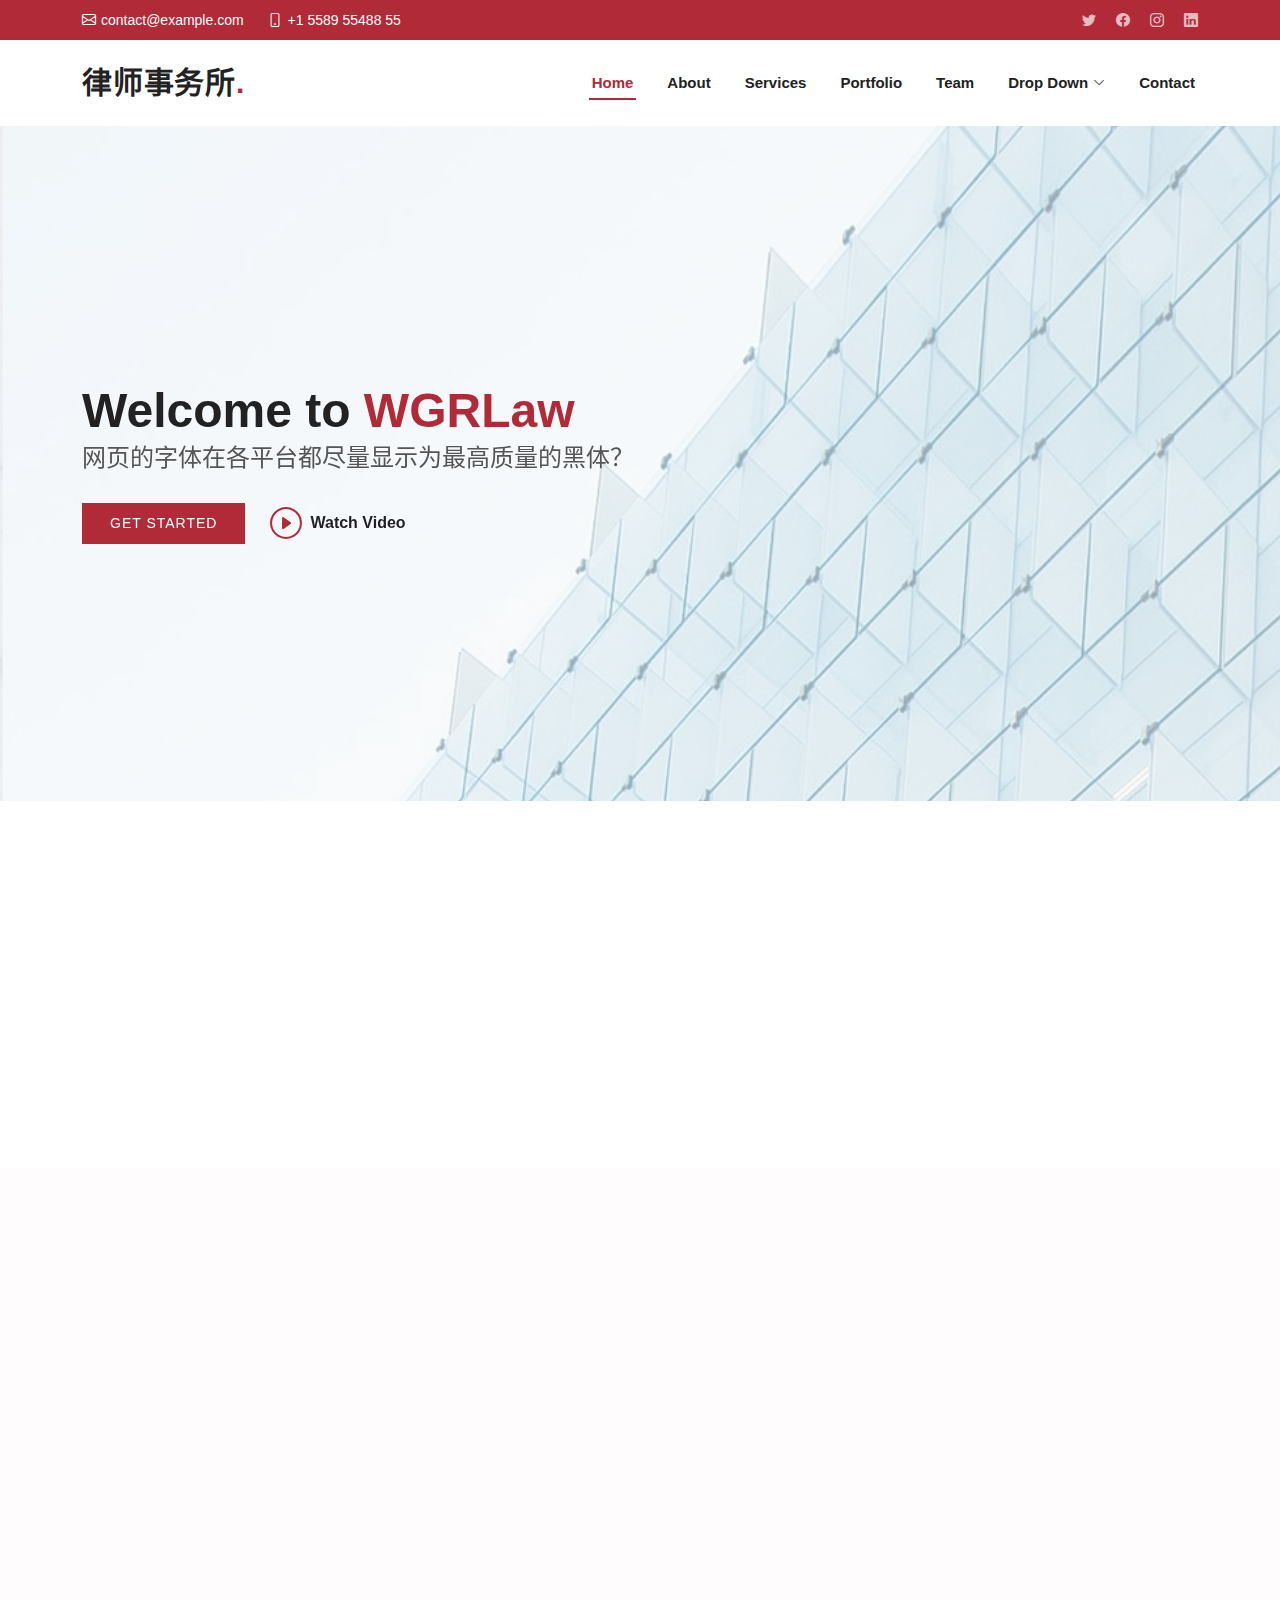
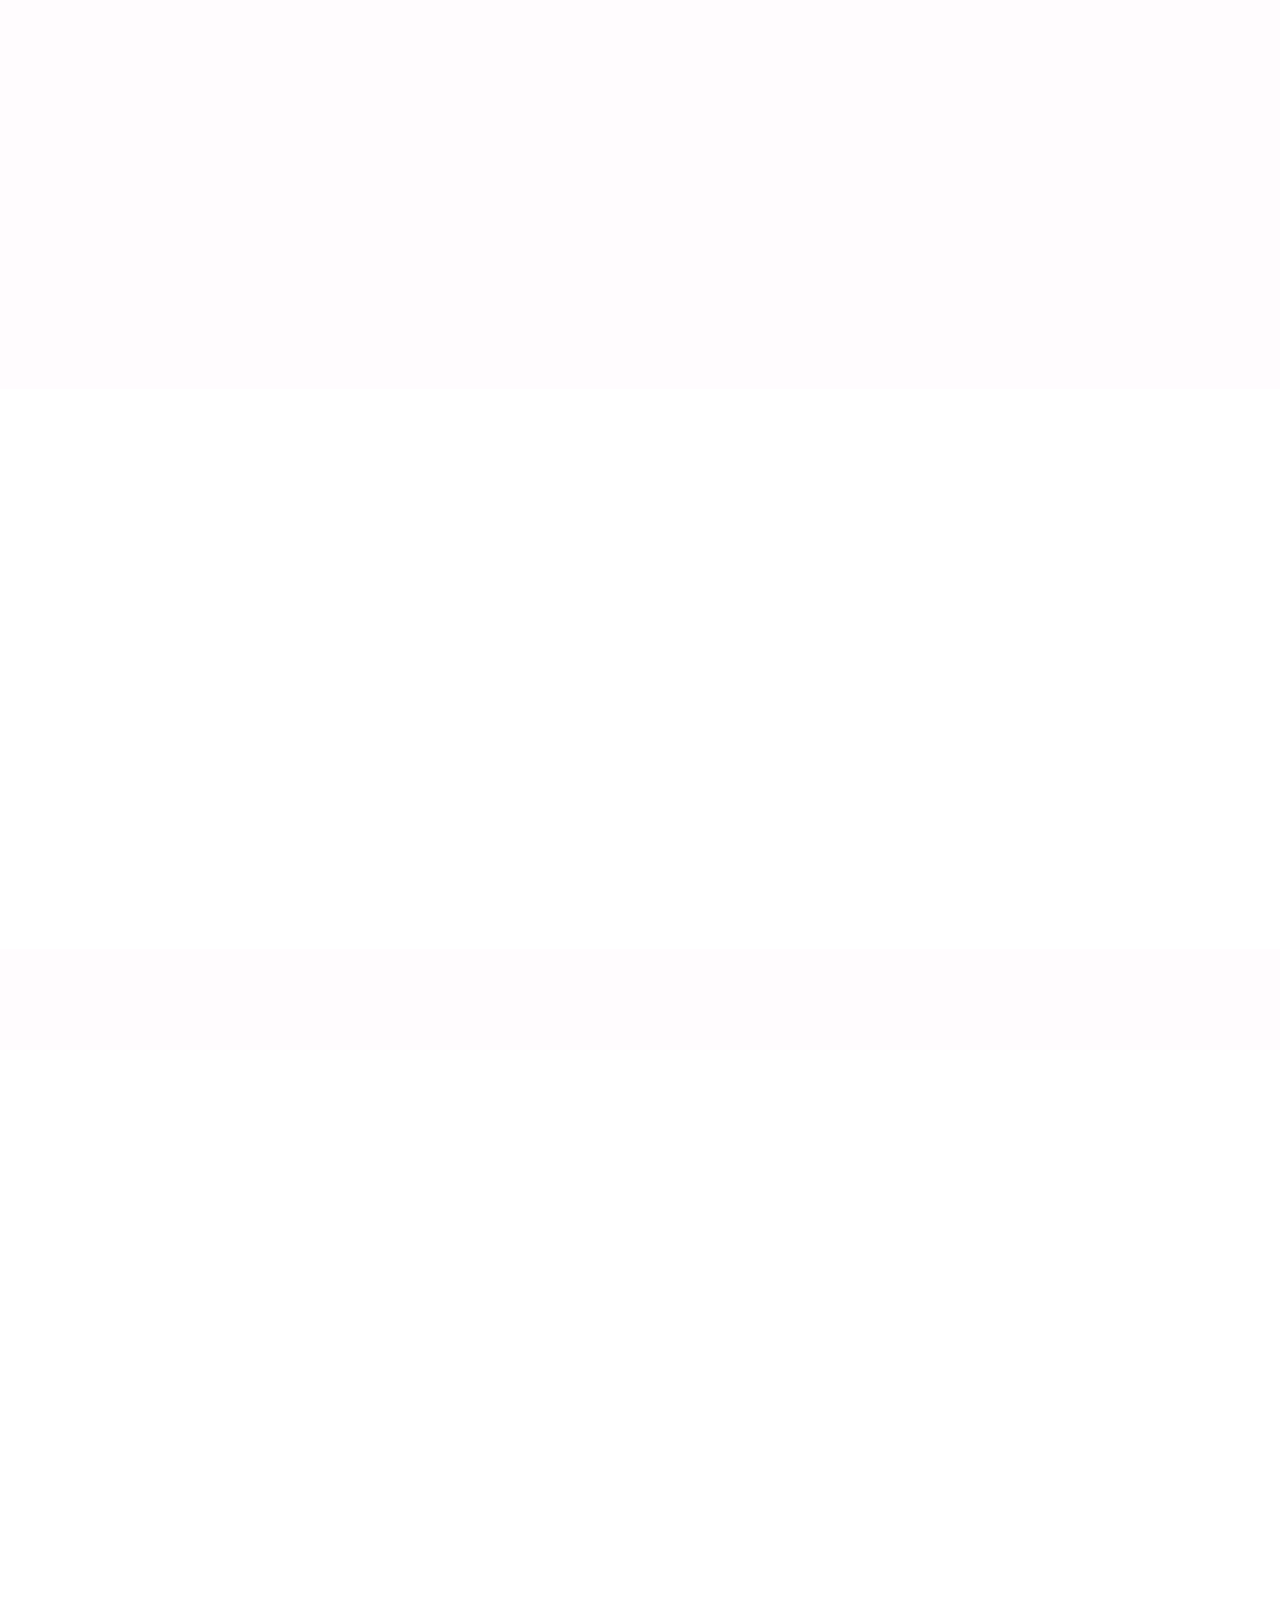
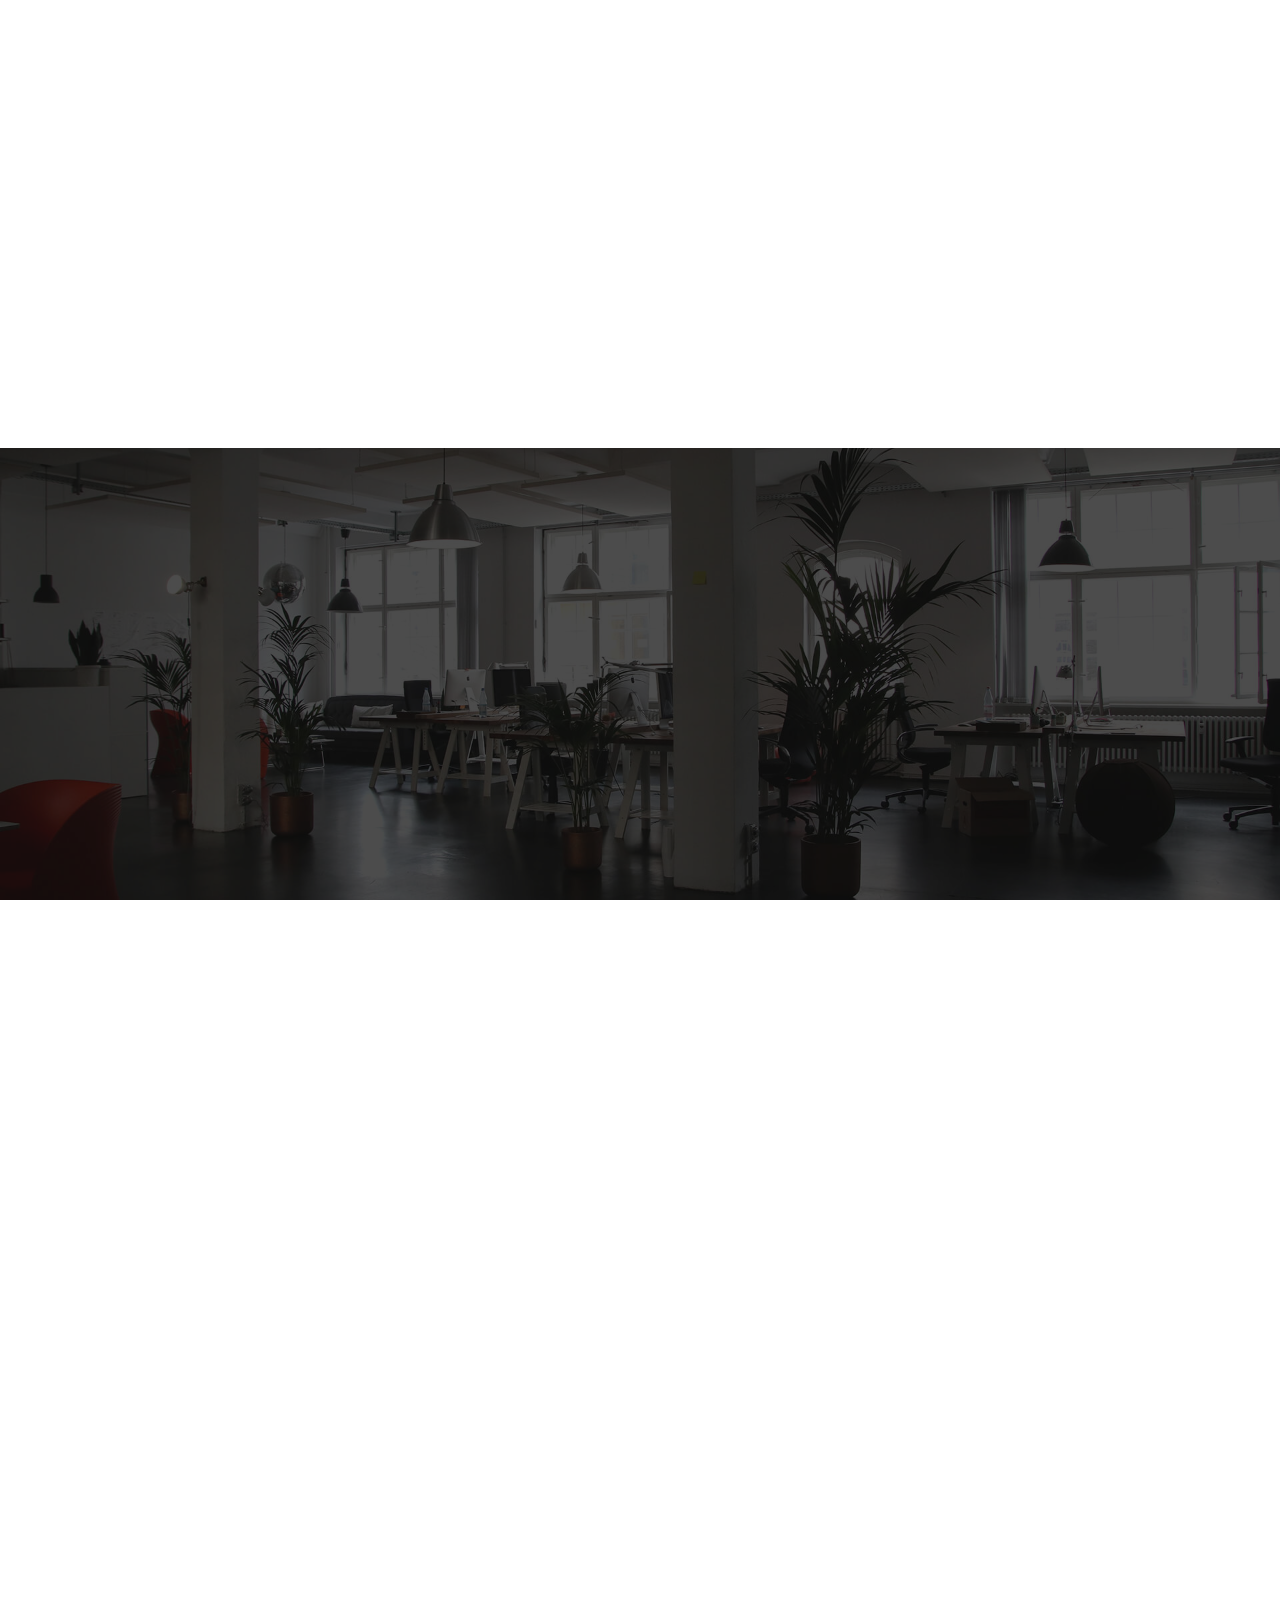
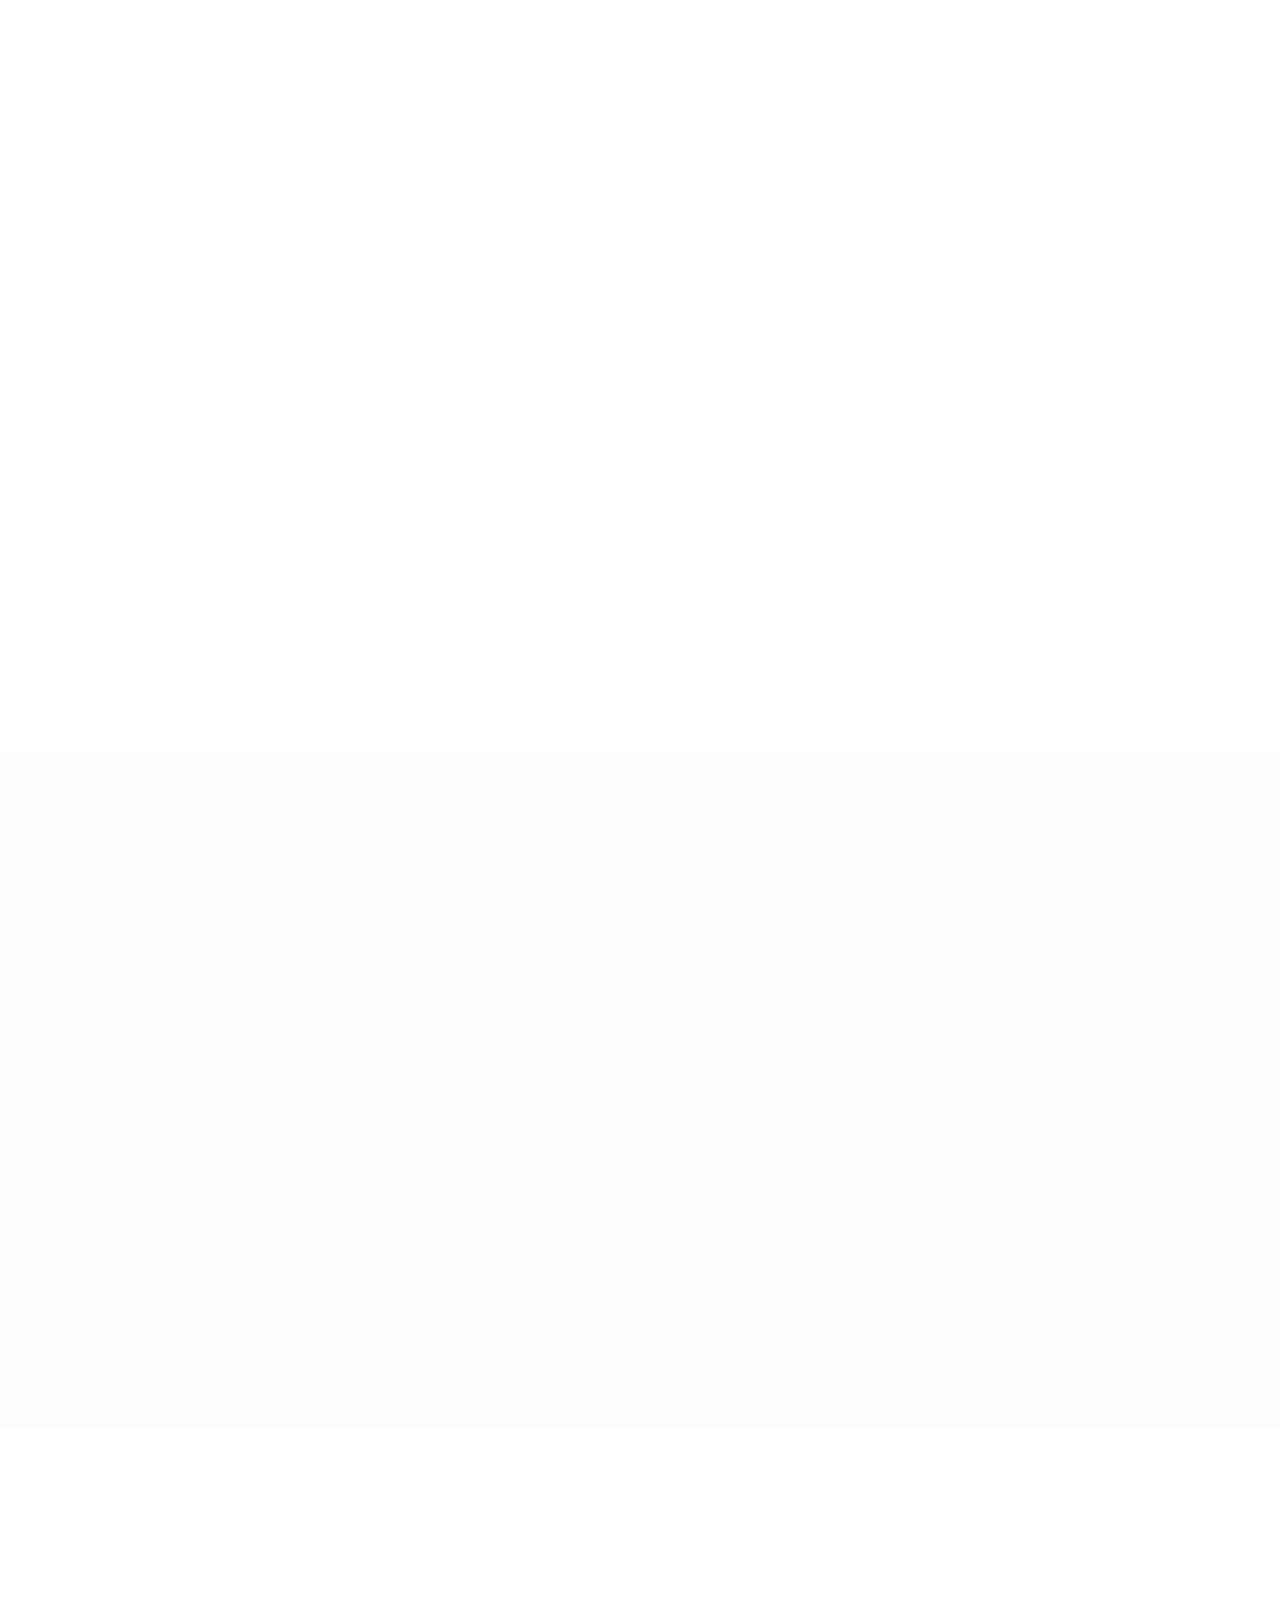
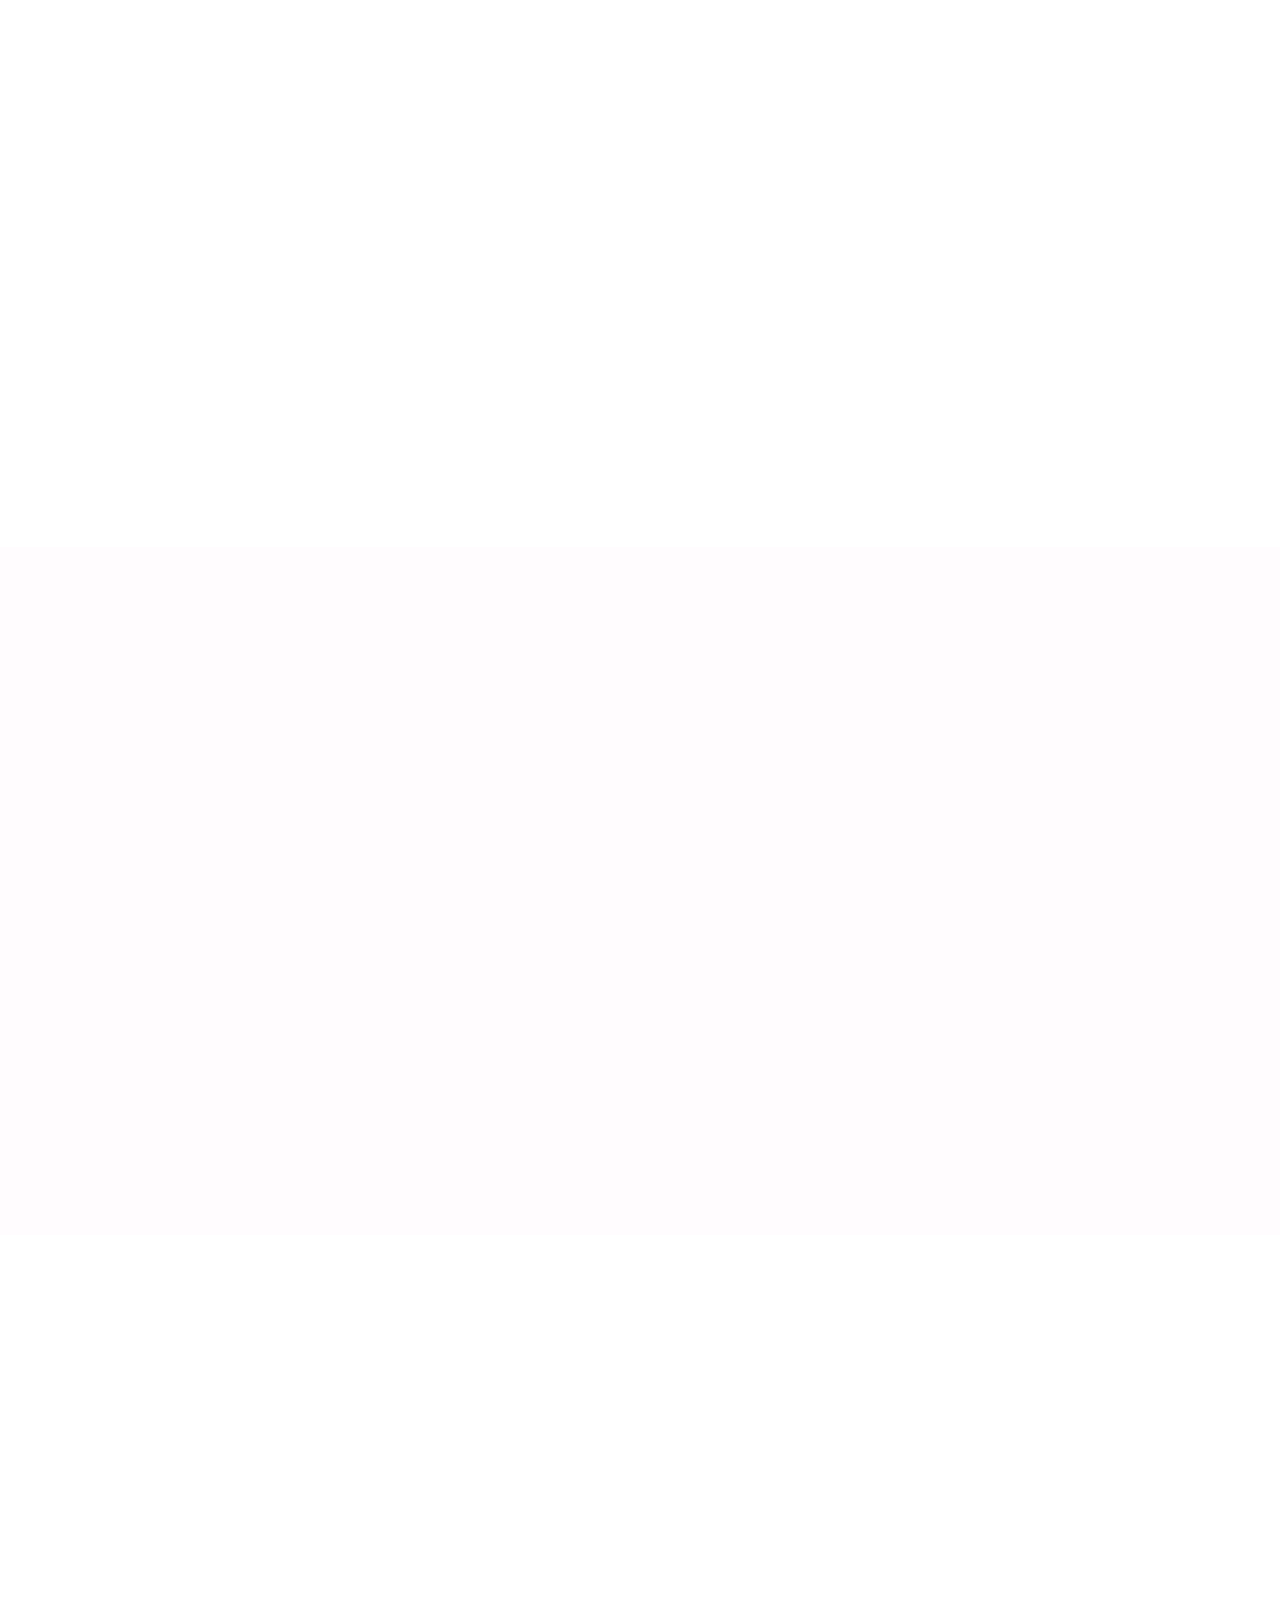
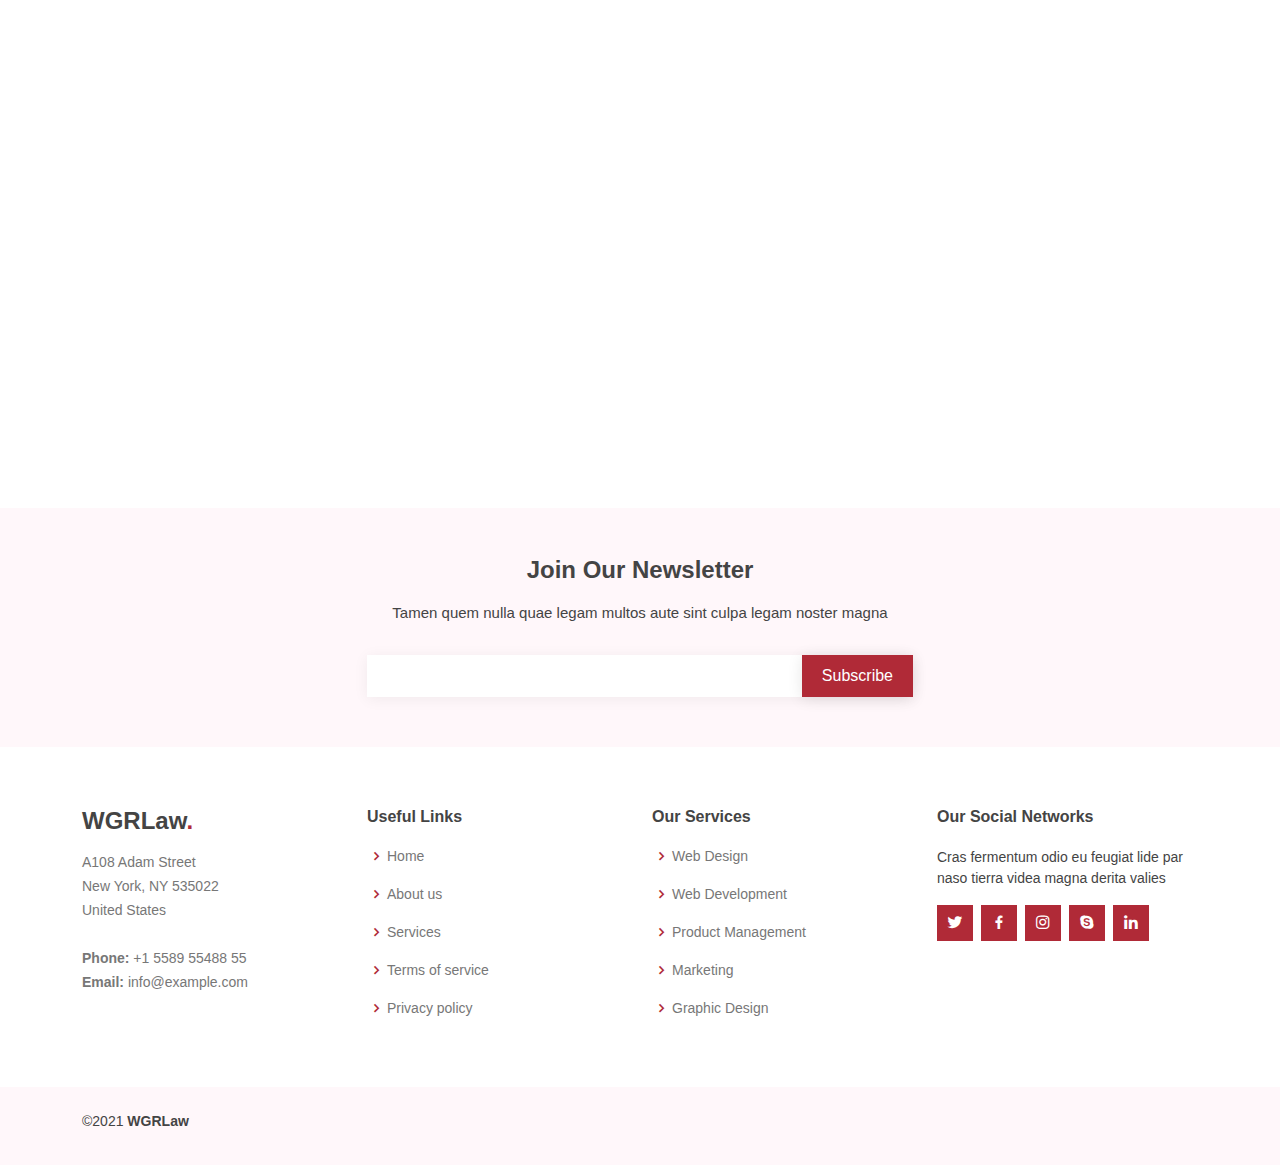
==== commit 562d42ae: "u" ====
--- a/index.html
+++ b/index.html
@@ -41,7 +41,7 @@
   <header id="header" class="d-flex align-items-center">
     <div class="container d-flex align-items-center justify-content-between">
 
-      <h1 class="logo"><a href="index.html">WGRLaw<span>.</span></a></h1>
+      <h1 class="logo"><a href="index.html">律师事务所<span>.</span></a></h1>
       <!-- <a href="index.html" class="logo"><img src="assets/img/logo.png" alt=""></a>-->
 
       <nav id="navbar" class="navbar">
@@ -859,7 +859,7 @@
           </div>
 
           <div class="col-lg-6">
-            <form action="" method="post" role="form" class="php-email-form">
+            <form action="" method="post" role="form" class="mail-form">
               <div class="row">
                 <div class="col form-group">
                   <input type="text" name="name" class="form-control" id="name" placeholder="Your Name" required>
@@ -973,7 +973,6 @@
   <script src="assets/vendor/bootstrap/js/bootstrap.bundle.min.js"></script>
   <script src="assets/vendor/glightbox/js/glightbox.min.js"></script>
   <script src="assets/vendor/isotope-layout/isotope.pkgd.min.js"></script>
-  <script src="assets/vendor/php-email-form/validate.js"></script>
   <script src="assets/vendor/purecounter/purecounter.js"></script>
   <script src="assets/vendor/swiper/swiper-bundle.min.js"></script>
   <script src="assets/vendor/waypoints/noframework.waypoints.js"></script>
--- a/assets/css/main.css
+++ b/assets/css/main.css
@@ -1,6 +1,7 @@
 body {
   font-family: "Hiragino Sans GB", "Microsoft YaHei", "WenQuanYi Micro Hei", sans-serif;
   color: #333;
+  overflow-x: hidden;
 }
 
 a {
@@ -132,7 +133,7 @@
   transition: all 0.5s;
   z-index: 997;
   height: 86px;
-  box-shadow: 0px 2px 15px rgba(0, 0, 0, 0.1);
+  box-shadow: 0px 1px 5px rgba(0, 0, 0, 0.05);
 }
 #header.fixed-top {
   height: 70px;
@@ -386,7 +387,7 @@
   font-family: "Hiragino Sans GB", "Microsoft YaHei", "WenQuanYi Micro Hei", sans-serif;
 }
 #hero h1 span {
-  color: #b02a37;
+  color: rgb(176, 42, 55);
 }
 #hero h2 {
   color: #555555;
@@ -465,7 +466,7 @@
 }
 
 .section-bg {
-  background-color: #fffafe;
+  background-color: #fffcfe;
 }
 
 .section-title {
@@ -1230,11 +1231,11 @@
   font-size: 14px;
   margin-bottom: 0;
 }
-.contact .php-email-form {
+.contact .mail-form {
   box-shadow: 0 0 30px rgba(214, 215, 216, 0.4);
   padding: 30px;
 }
-.contact .php-email-form .error-message {
+.contact .mail-form .error-message {
   display: none;
   color: #fff;
   background: #ed3c0d;
@@ -1242,10 +1243,10 @@
   padding: 15px;
   font-weight: 600;
 }
-.contact .php-email-form .error-message br + br {
+.contact .mail-form .error-message br + br {
   margin-top: 25px;
 }
-.contact .php-email-form .sent-message {
+.contact .mail-form .sent-message {
   display: none;
   color: #fff;
   background: #18d26e;
@@ -1253,13 +1254,13 @@
   padding: 15px;
   font-weight: 600;
 }
-.contact .php-email-form .loading {
+.contact .mail-form .loading {
   display: none;
   background: #fff;
   text-align: center;
   padding: 15px;
 }
-.contact .php-email-form .loading:before {
+.contact .mail-form .loading:before {
   content: "";
   display: inline-block;
   border-radius: 50%;
@@ -1271,31 +1272,31 @@
   -webkit-animation: animate-loading 1s linear infinite;
   animation: animate-loading 1s linear infinite;
 }
-.contact .php-email-form .form-group {
+.contact .mail-form .form-group {
   margin-bottom: 20px;
 }
-.contact .php-email-form input, .contact .php-email-form textarea {
+.contact .mail-form input, .contact .mail-form textarea {
   border-radius: 0;
   box-shadow: none;
   font-size: 14px;
 }
-.contact .php-email-form input:focus, .contact .php-email-form textarea:focus {
+.contact .mail-form input:focus, .contact .mail-form textarea:focus {
   border-color: #b02a37;
 }
-.contact .php-email-form input {
+.contact .mail-form input {
   padding: 10px 15px;
 }
-.contact .php-email-form textarea {
+.contact .mail-form textarea {
   padding: 12px 15px;
 }
-.contact .php-email-form button[type=submit] {
+.contact .mail-form button[type=submit] {
   background: #b02a37;
   border: 0;
   padding: 10px 30px;
   color: #fff;
   transition: 0.4s;
 }
-.contact .php-email-form button[type=submit]:hover {
+.contact .mail-form button[type=submit]:hover {
   background: #b02a37;
 }
 @-webkit-keyframes animate-loading {
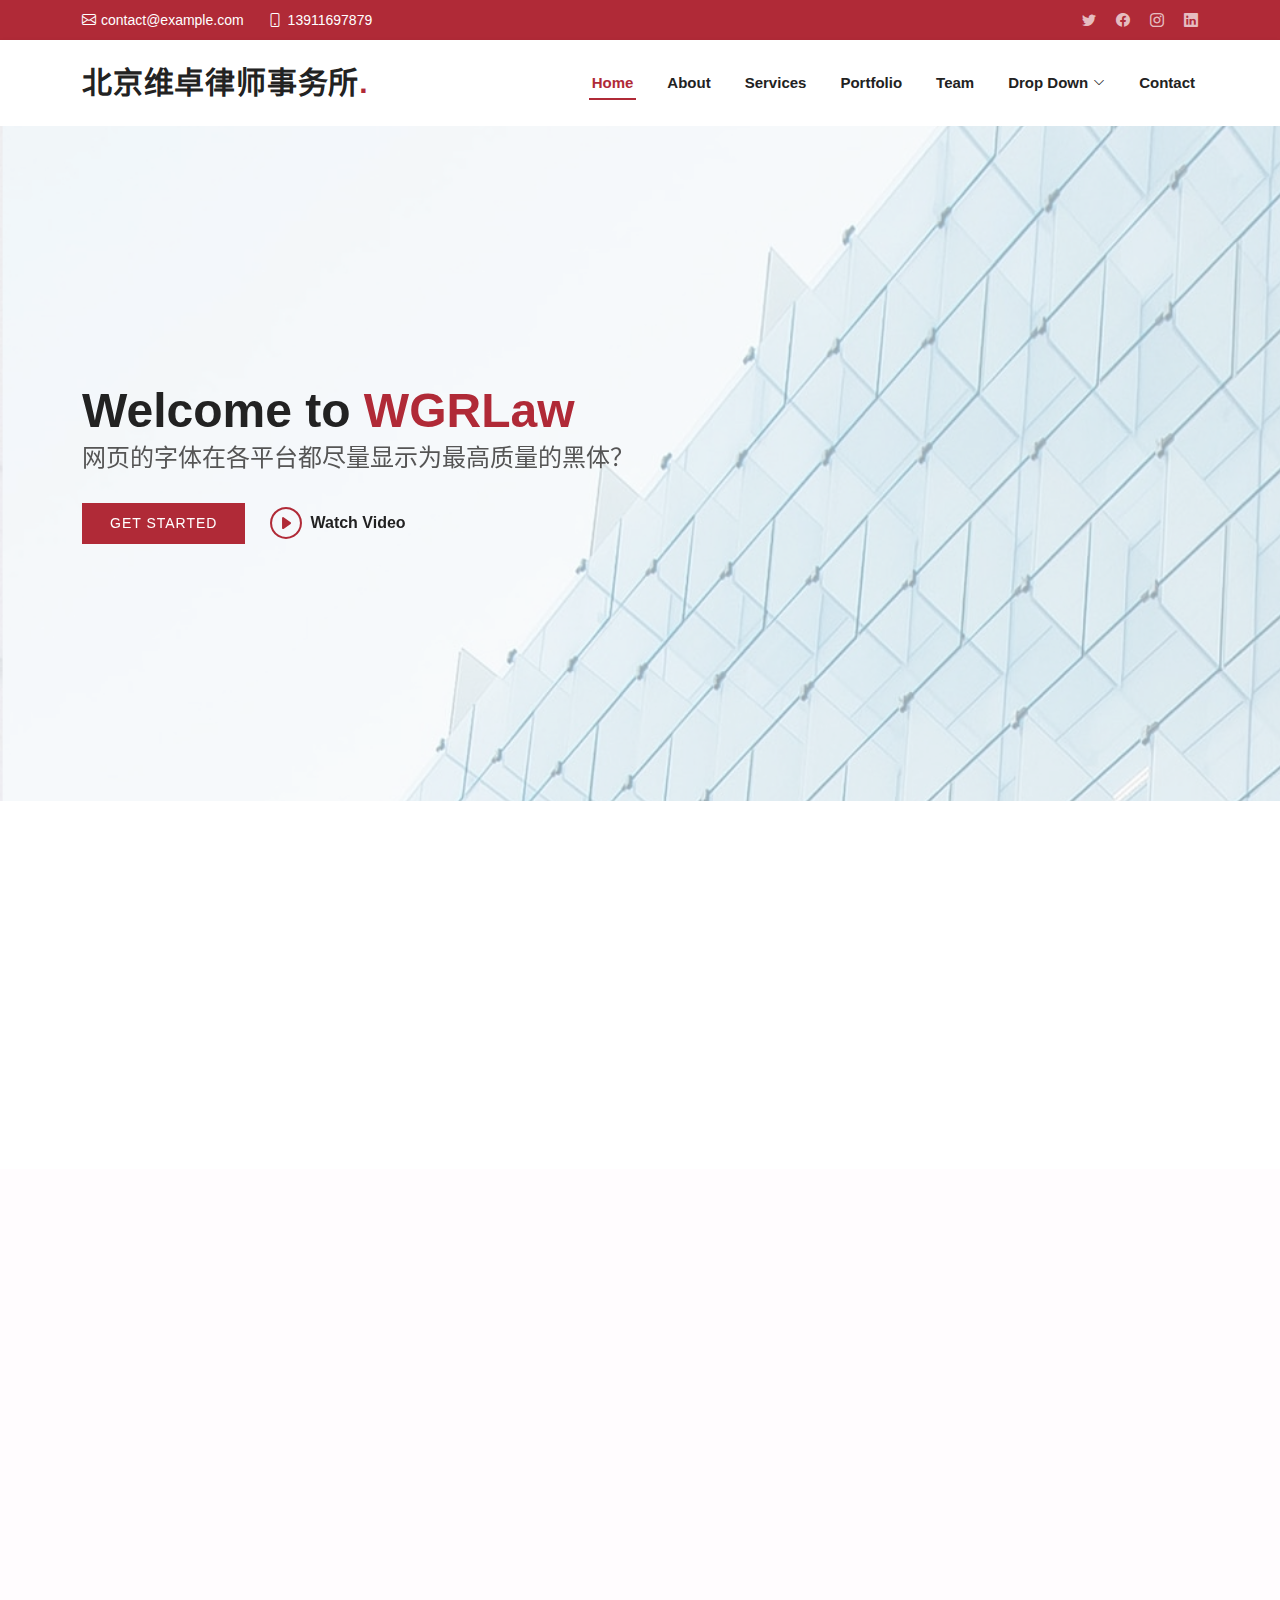
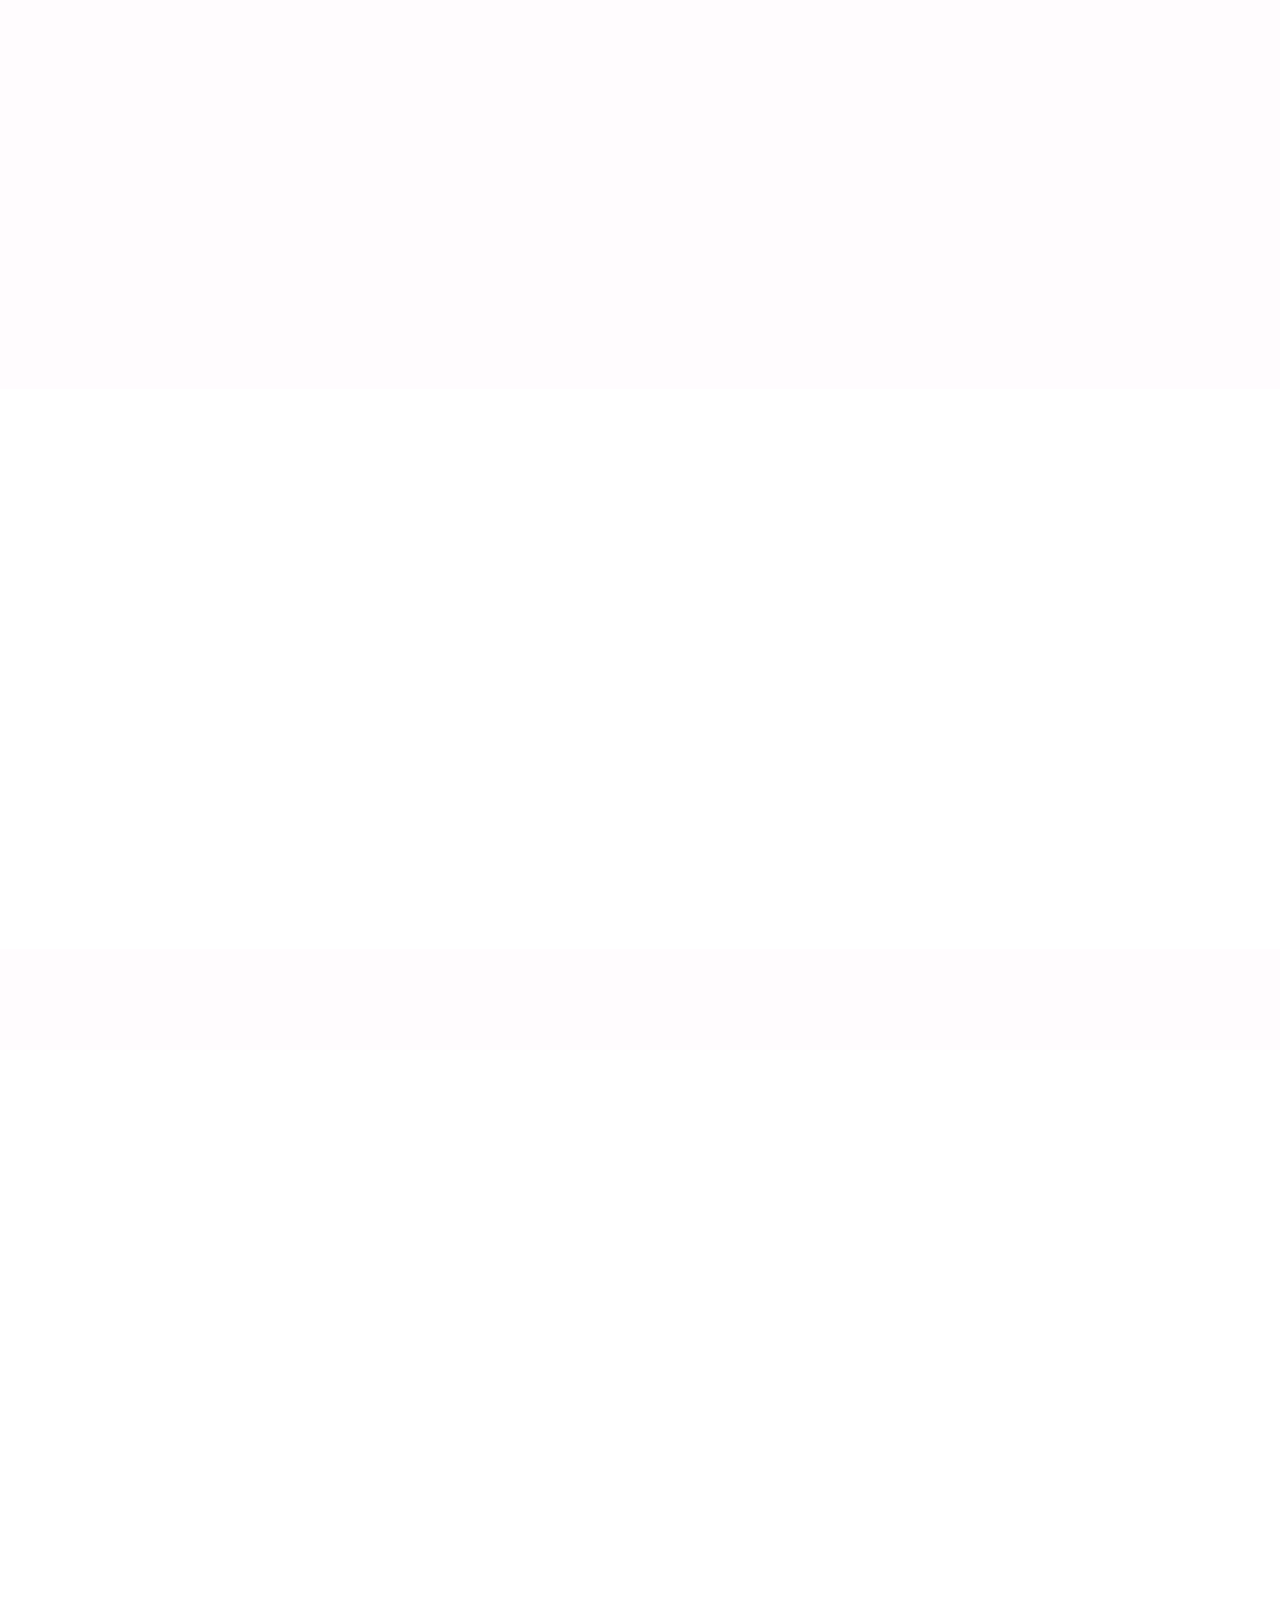
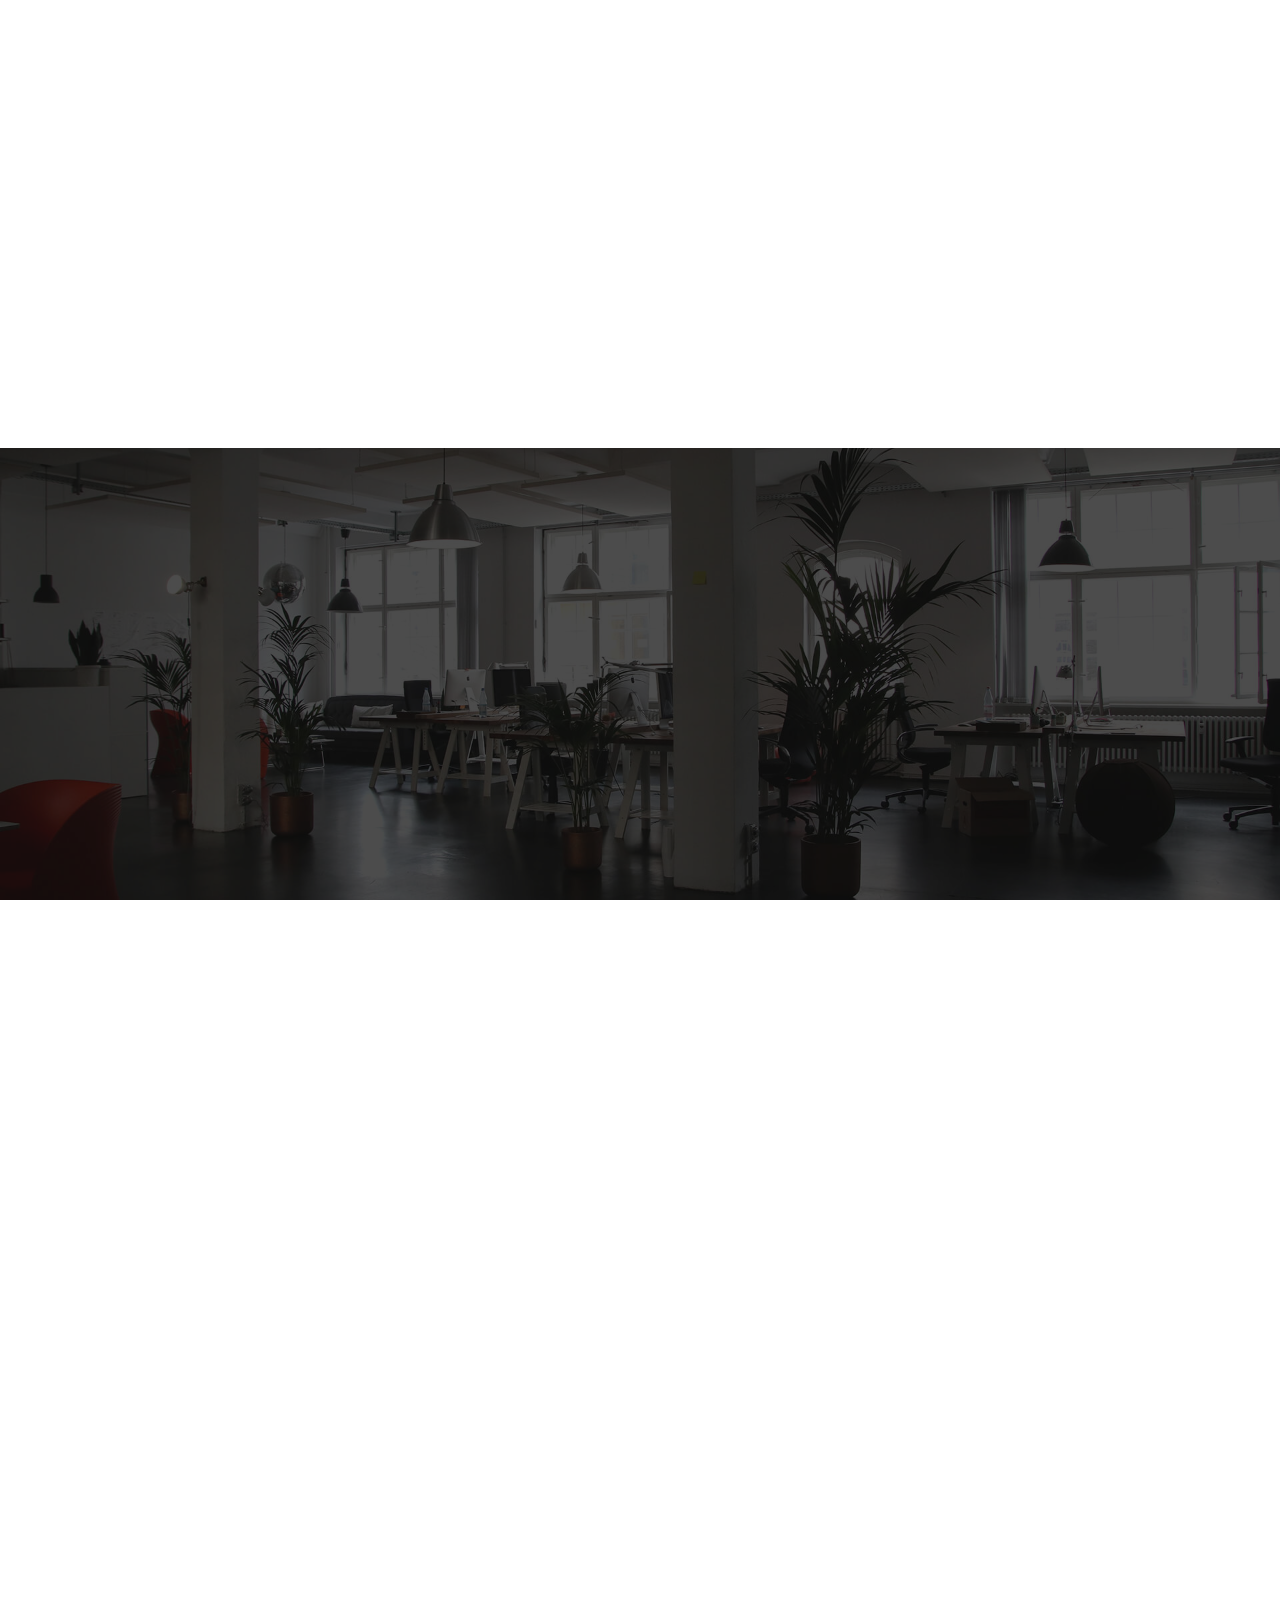
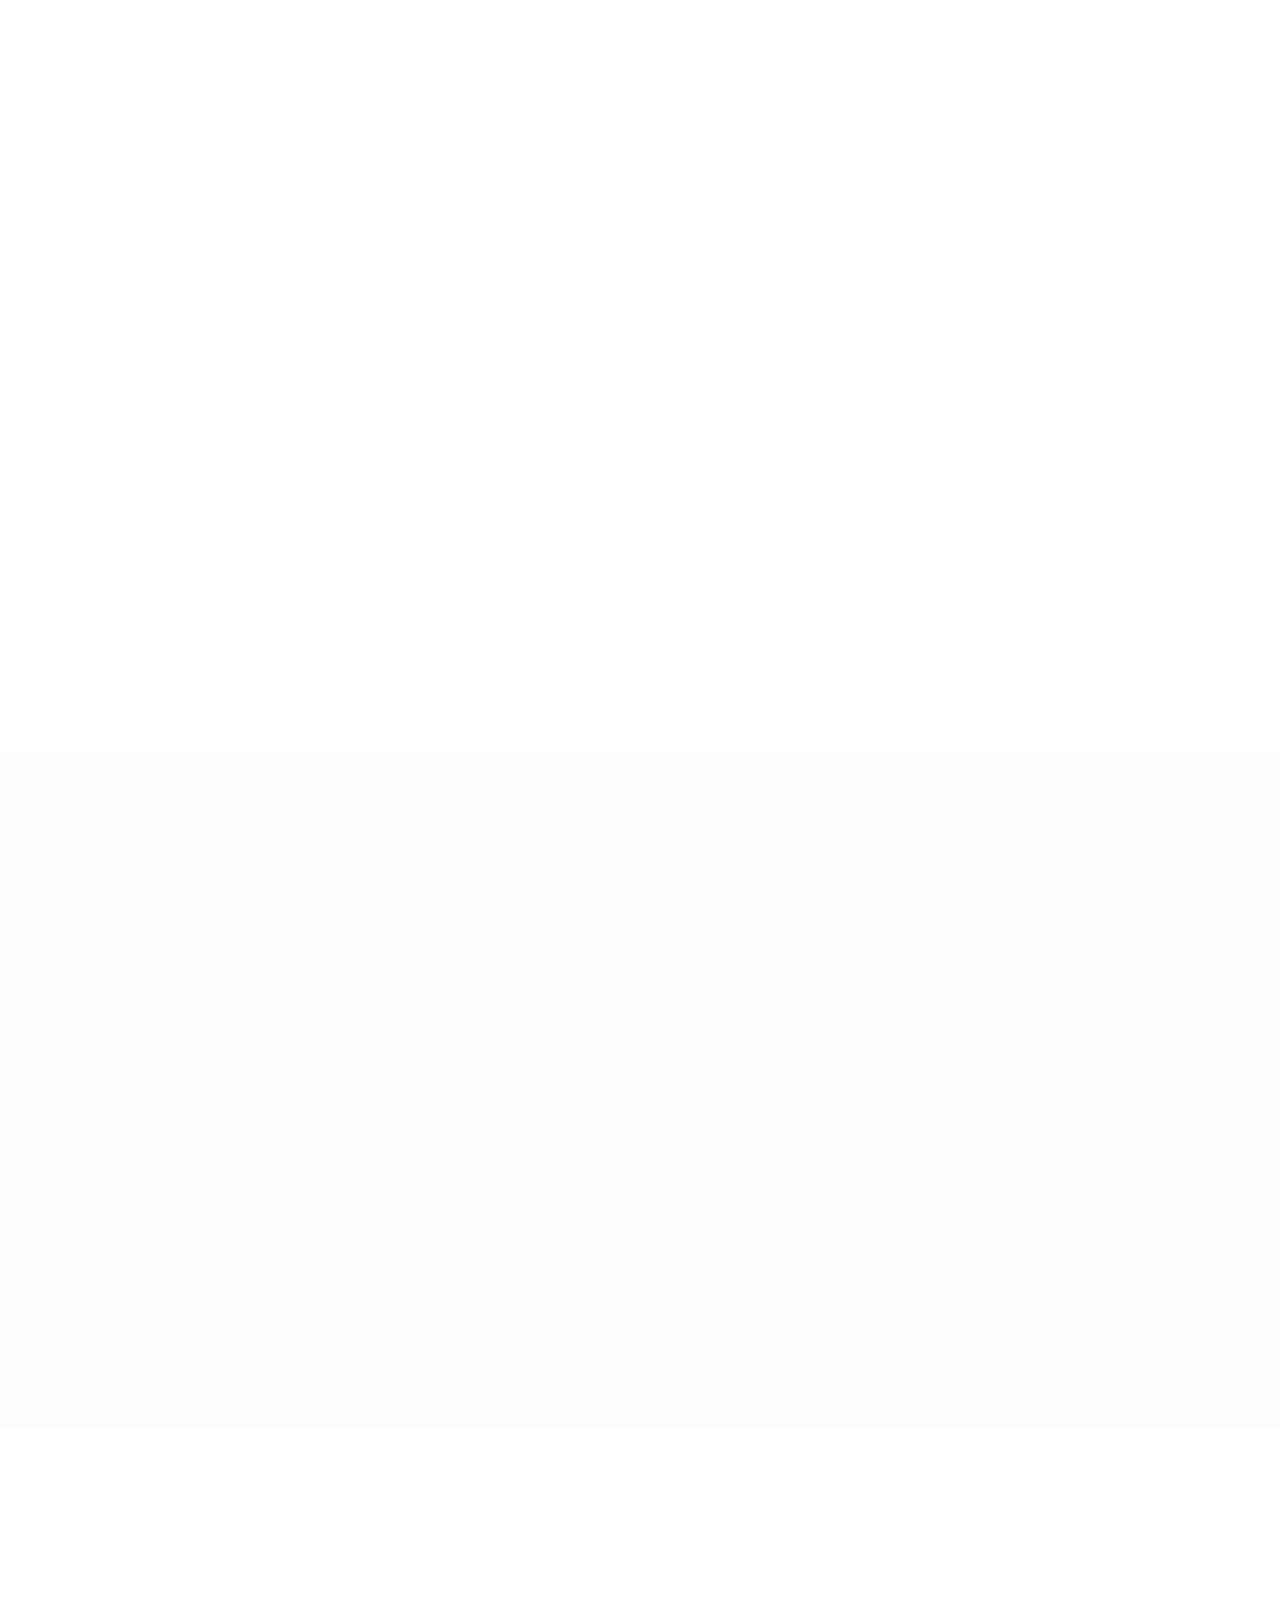
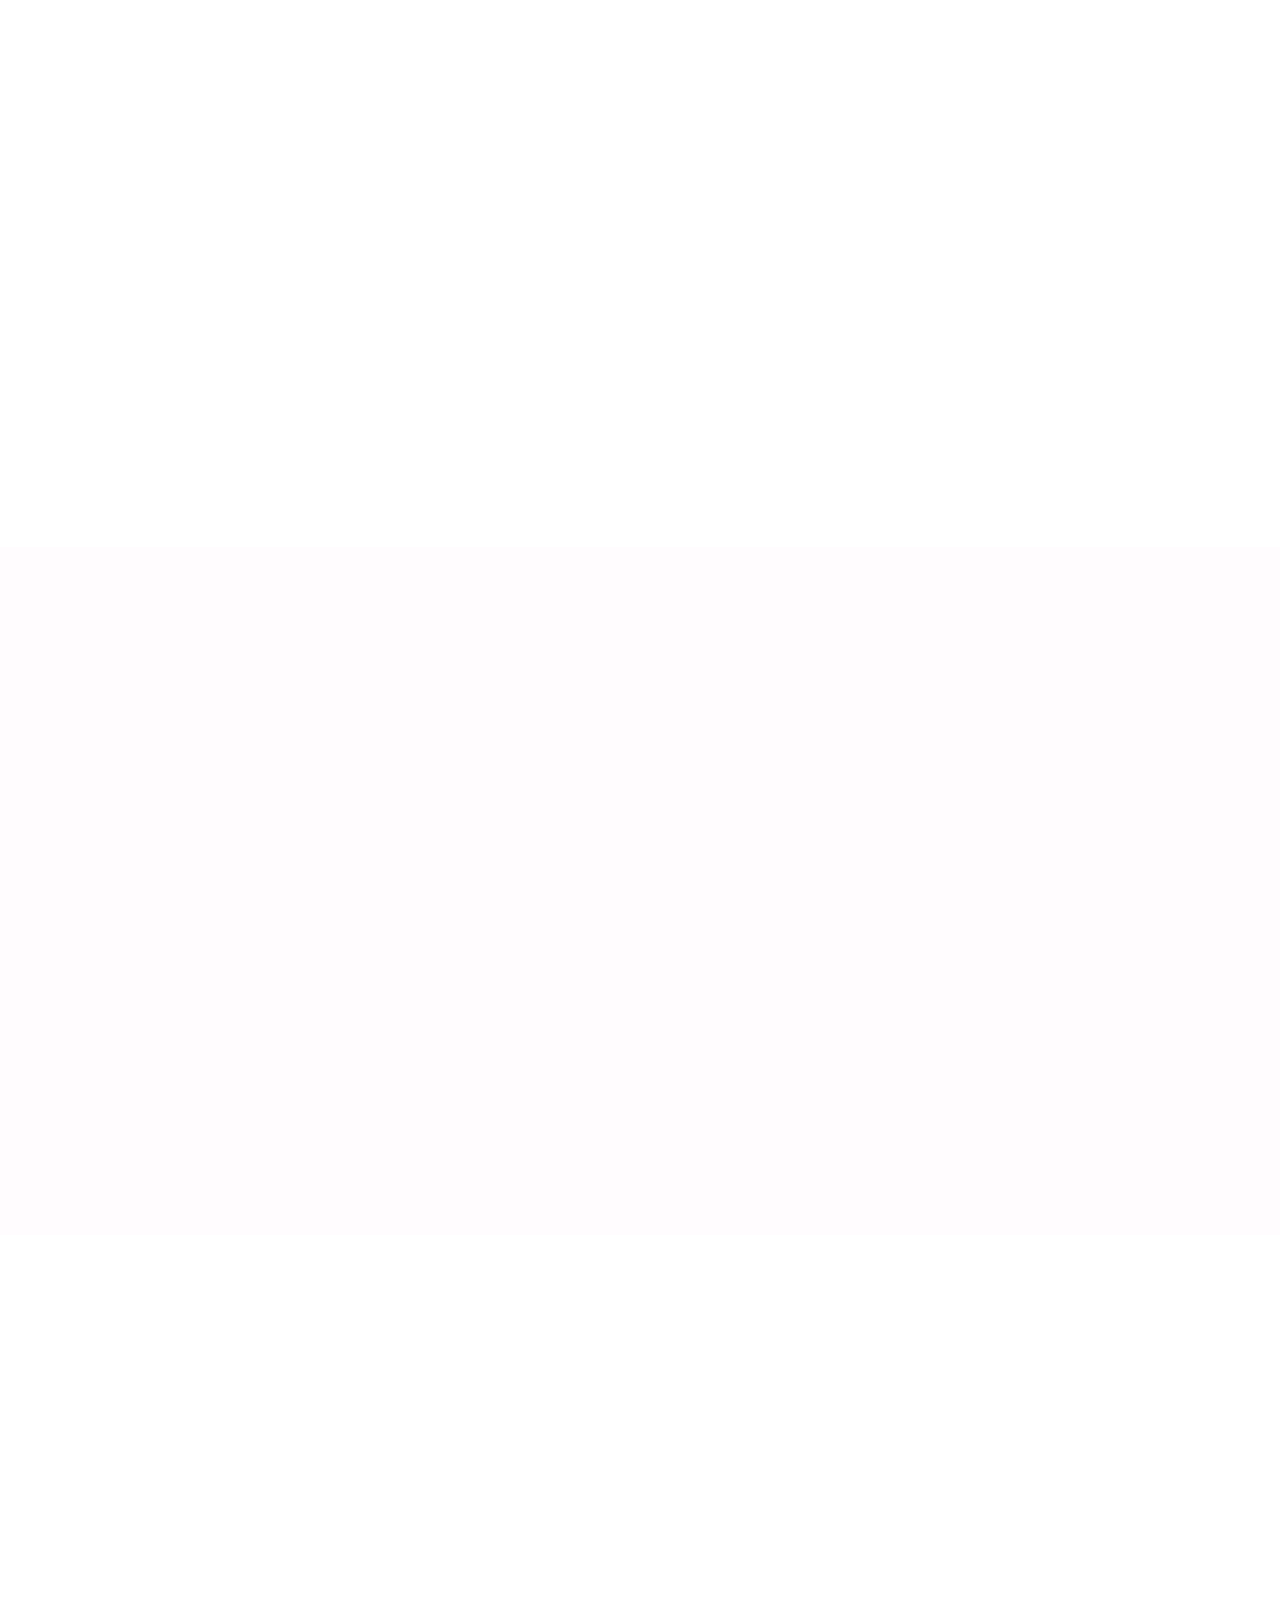
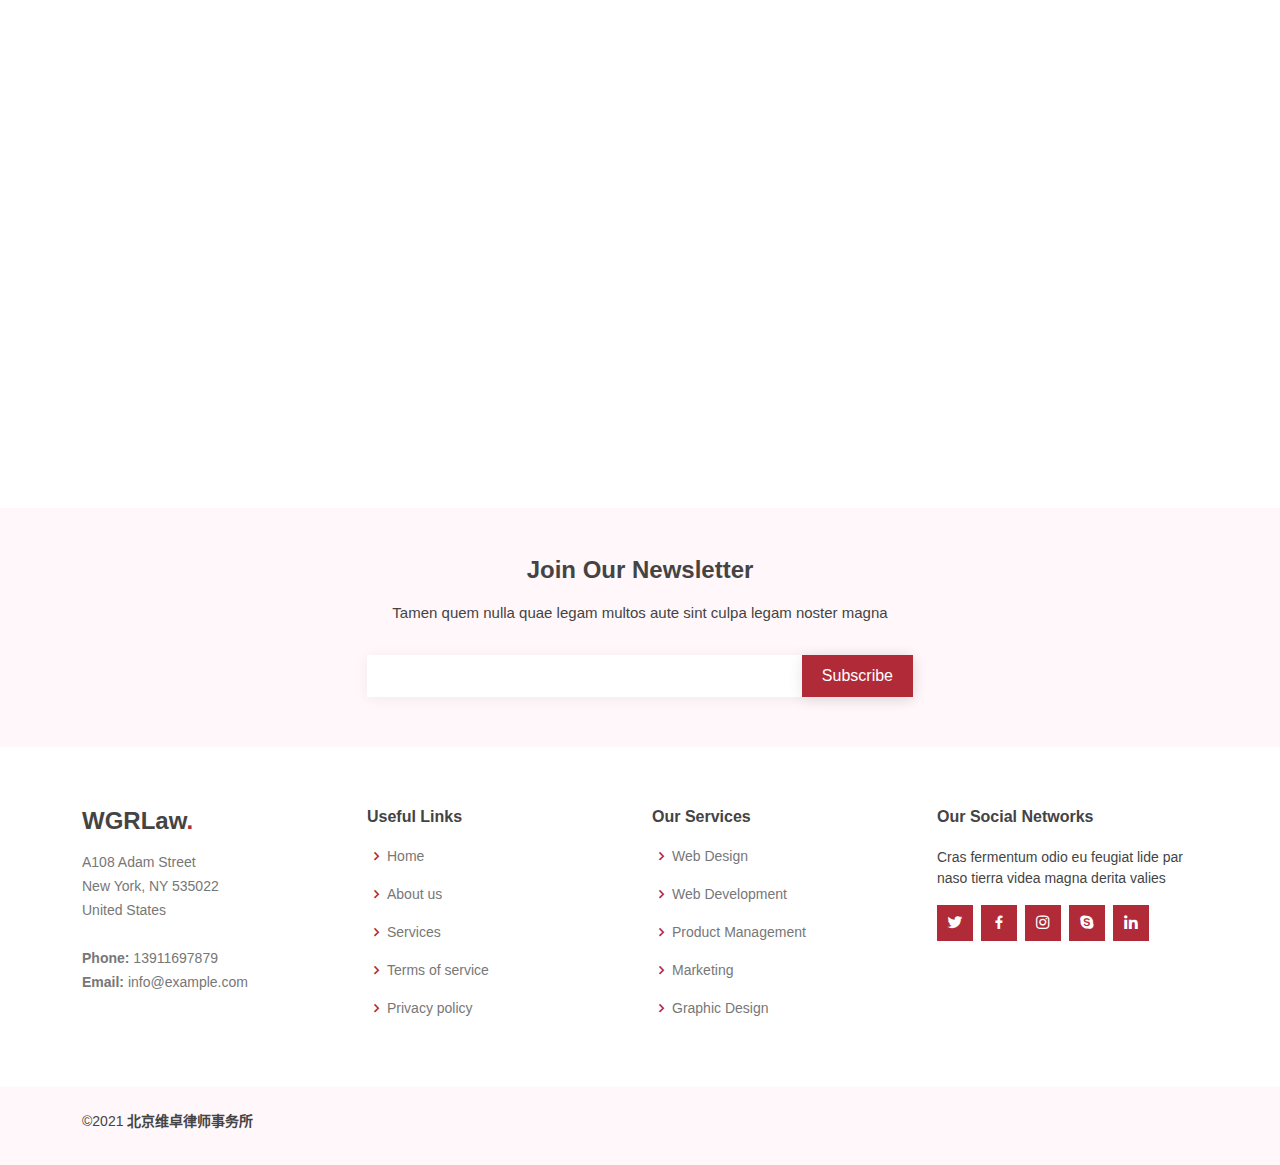
==== commit 1f01c264: "u" ====
--- a/index.html
+++ b/index.html
@@ -5,7 +5,7 @@
   <meta charset="utf-8">
   <meta content="width=device-width, initial-scale=1.0" name="viewport">
 
-  <title>WGRLaw</title>
+  <title>北京维卓律师事务所</title>
   <meta content="" name="description">
   <meta content="" name="keywords">
 
@@ -27,7 +27,7 @@
     <div class="container d-flex justify-content-center justify-content-md-between">
       <div class="contact-info d-flex align-items-center">
         <i class="bi bi-envelope d-flex align-items-center"><a href="mailto:contact@example.com">contact@example.com</a></i>
-        <i class="bi bi-phone d-flex align-items-center ms-4"><span>+1 5589 55488 55</span></i>
+        <i class="bi bi-phone d-flex align-items-center ms-4"><span>13911697879</span></i>
       </div>
       <div class="social-links d-none d-md-flex align-items-center">
         <a href="#" class="twitter"><i class="bi bi-twitter"></i></a>
@@ -41,7 +41,7 @@
   <header id="header" class="d-flex align-items-center">
     <div class="container d-flex align-items-center justify-content-between">
 
-      <h1 class="logo"><a href="index.html">律师事务所<span>.</span></a></h1>
+      <h1 class="logo"><a href="index.html">北京维卓律师事务所<span>.</span></a></h1>
       <!-- <a href="index.html" class="logo"><img src="assets/img/logo.png" alt=""></a>-->
 
       <nav id="navbar" class="navbar">
@@ -847,7 +847,7 @@
             <div class="info-box  mb-4">
               <i class="bx bx-phone-call"></i>
               <h3>Call Us</h3>
-              <p>+1 5589 55488 55</p>
+              <p>13911697879</p>
             </div>
           </div>
 
@@ -916,7 +916,7 @@
               A108 Adam Street <br>
               New York, NY 535022<br>
               United States <br><br>
-              <strong>Phone:</strong> +1 5589 55488 55<br>
+              <strong>Phone:</strong> 13911697879<br>
               <strong>Email:</strong> info@example.com<br>
             </p>
           </div>
@@ -961,7 +961,7 @@
 
     <div class="container py-4">
       <div class="copyright">
-        &copy;2021 <strong><span>WGRLaw</span></strong>
+        &copy;2021 <strong><span>北京维卓律师事务所</span></strong>
       </div>
     </div>
   </footer>
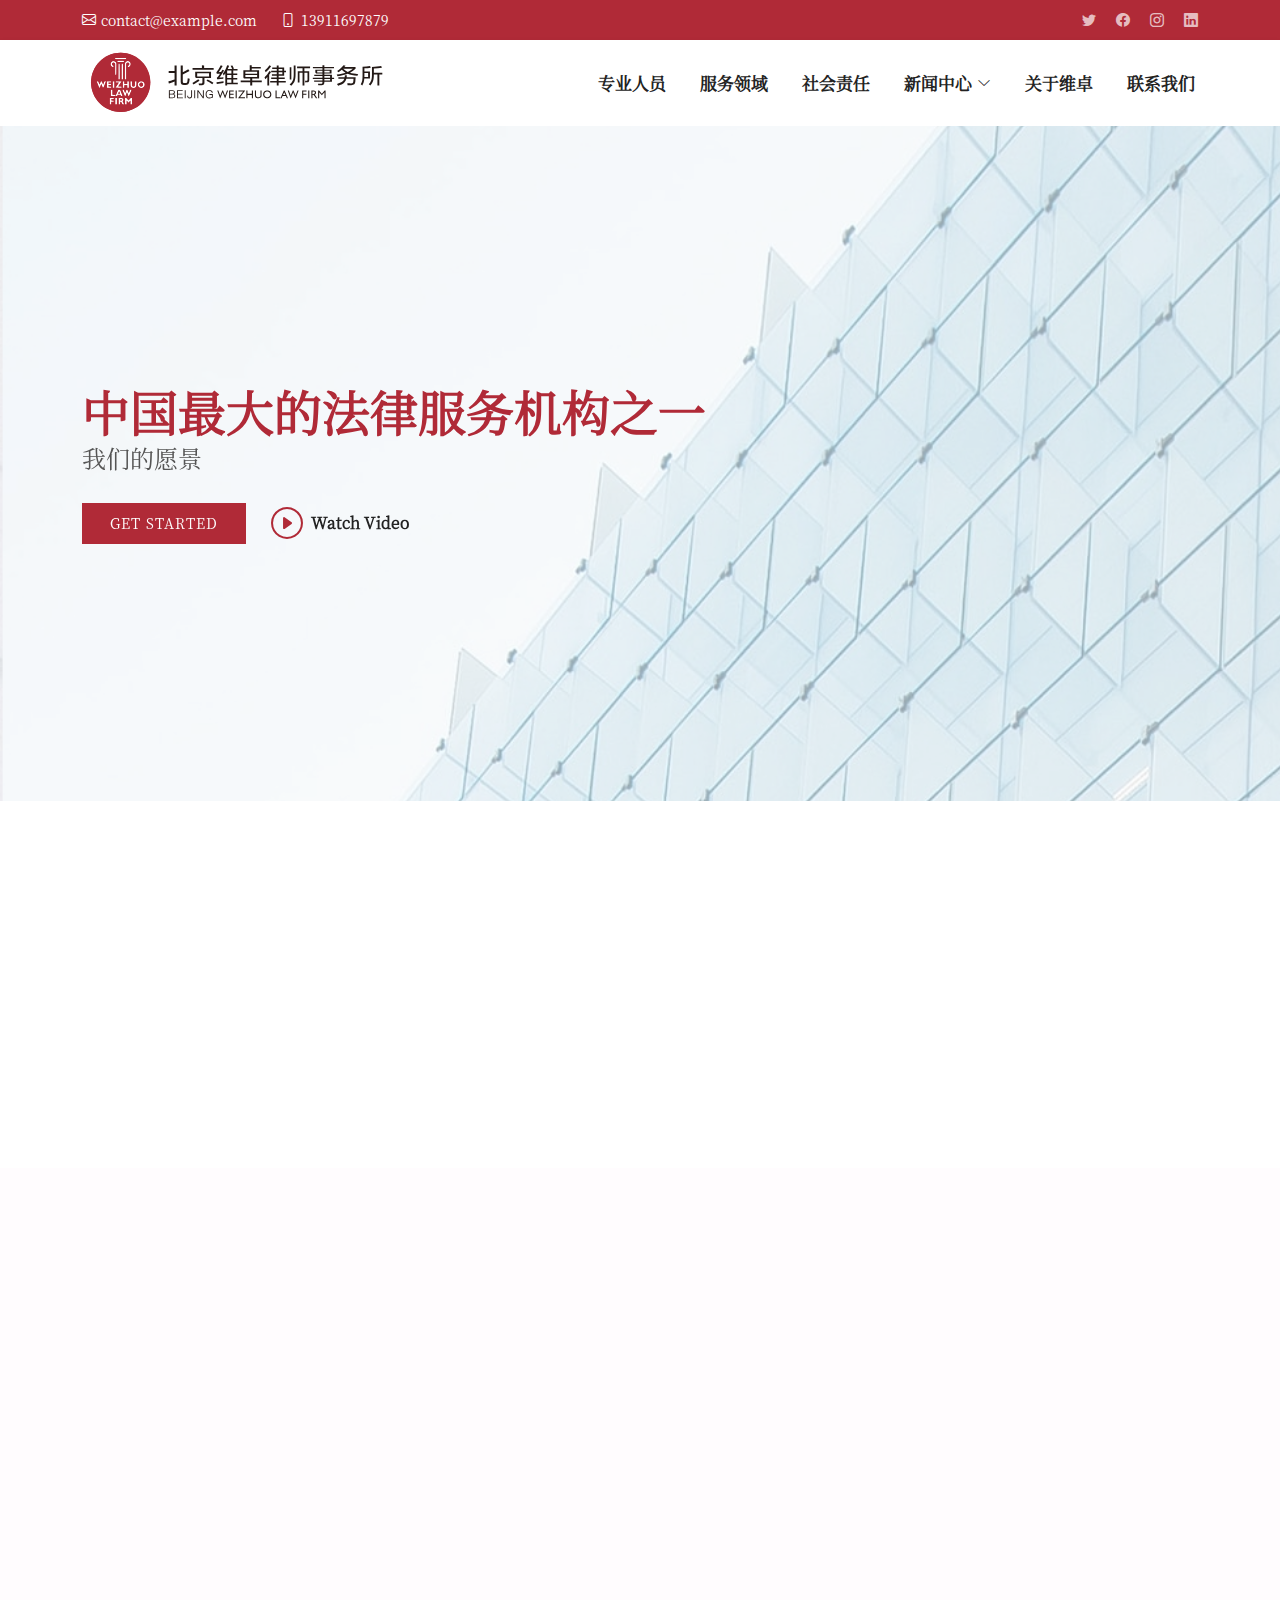
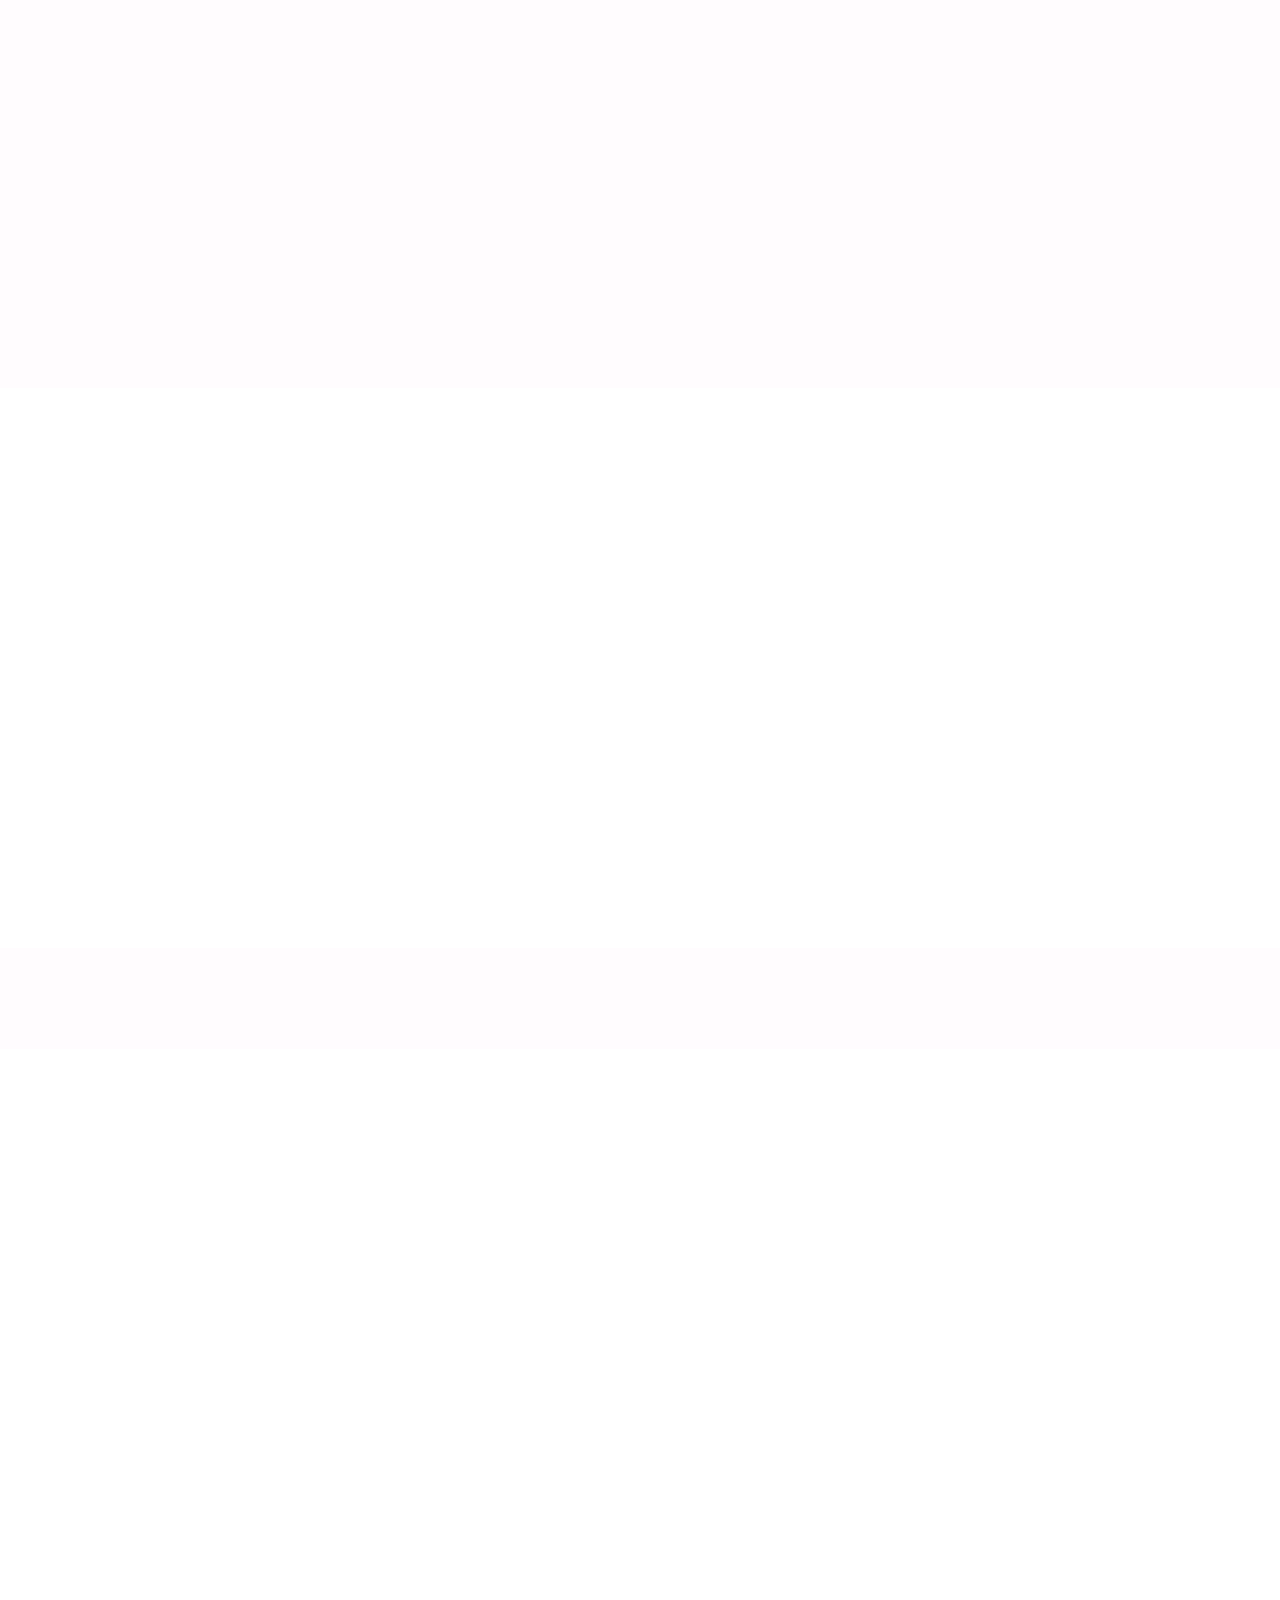
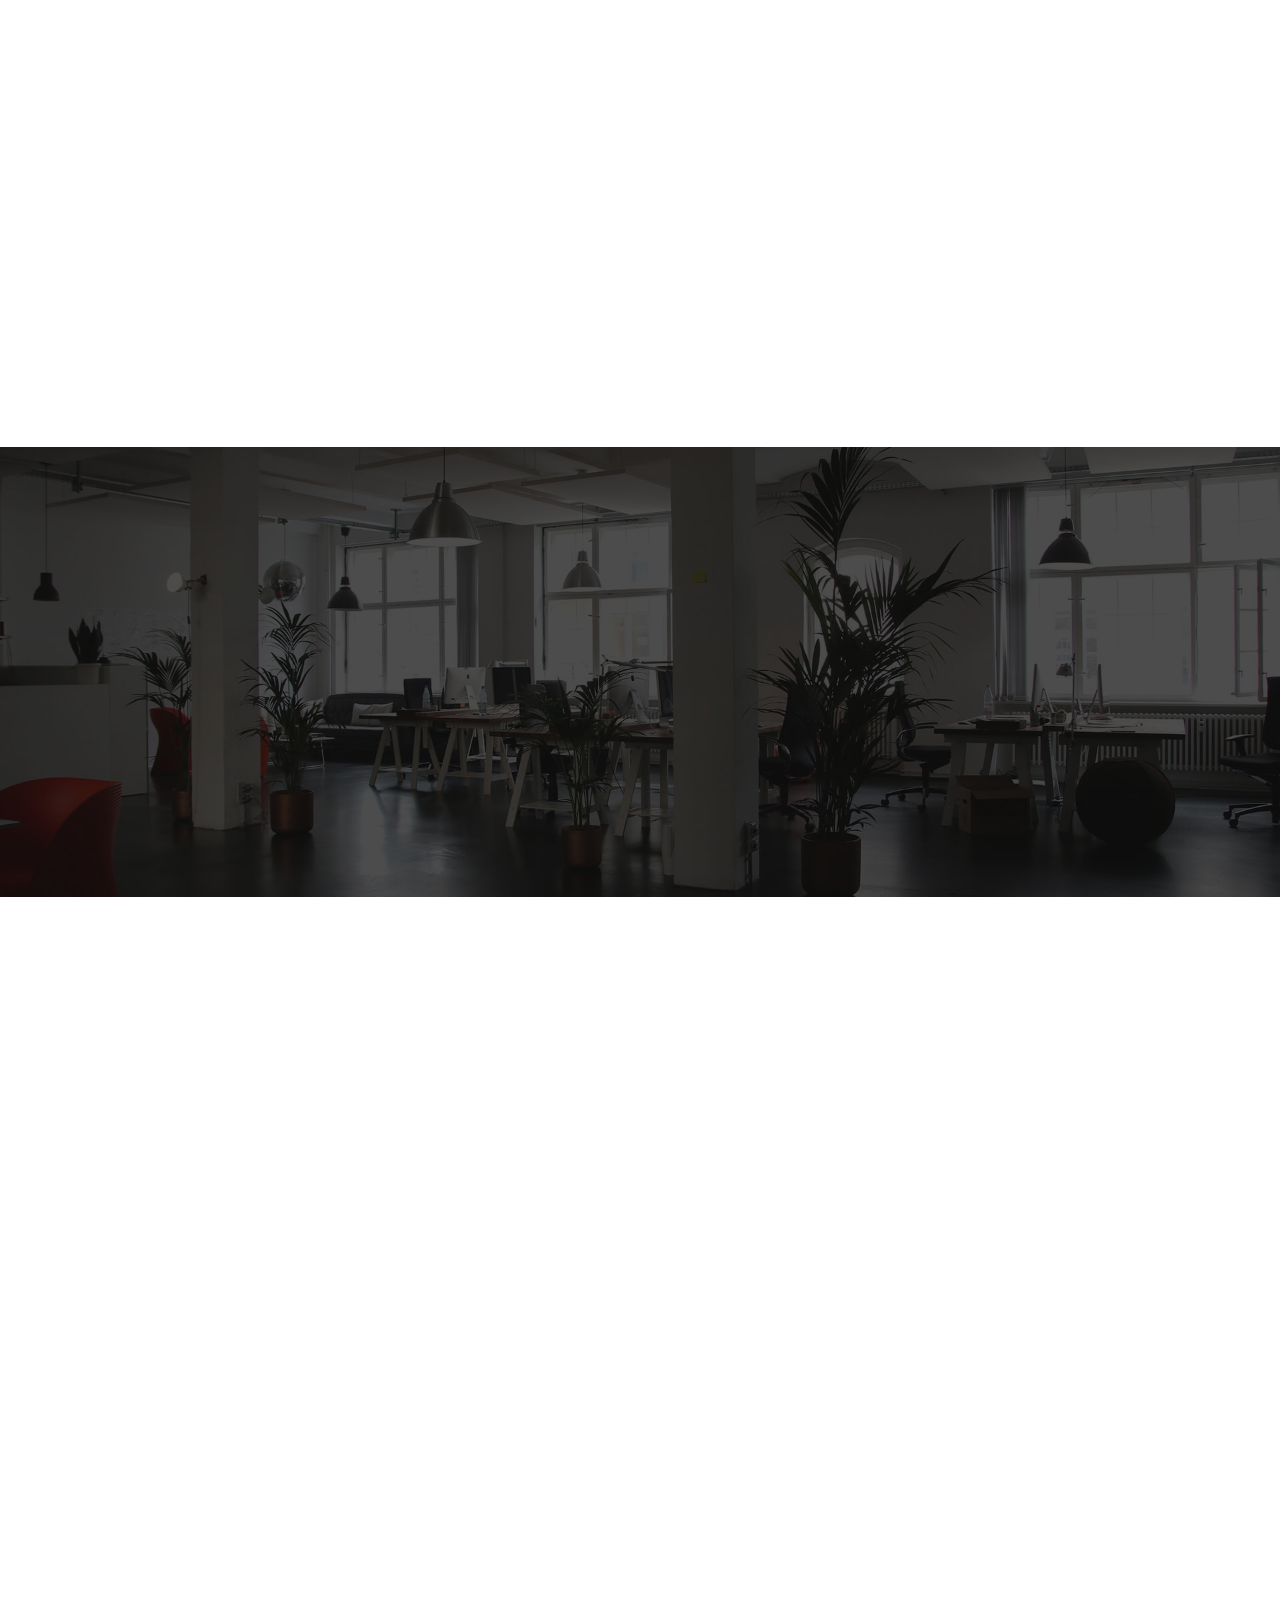
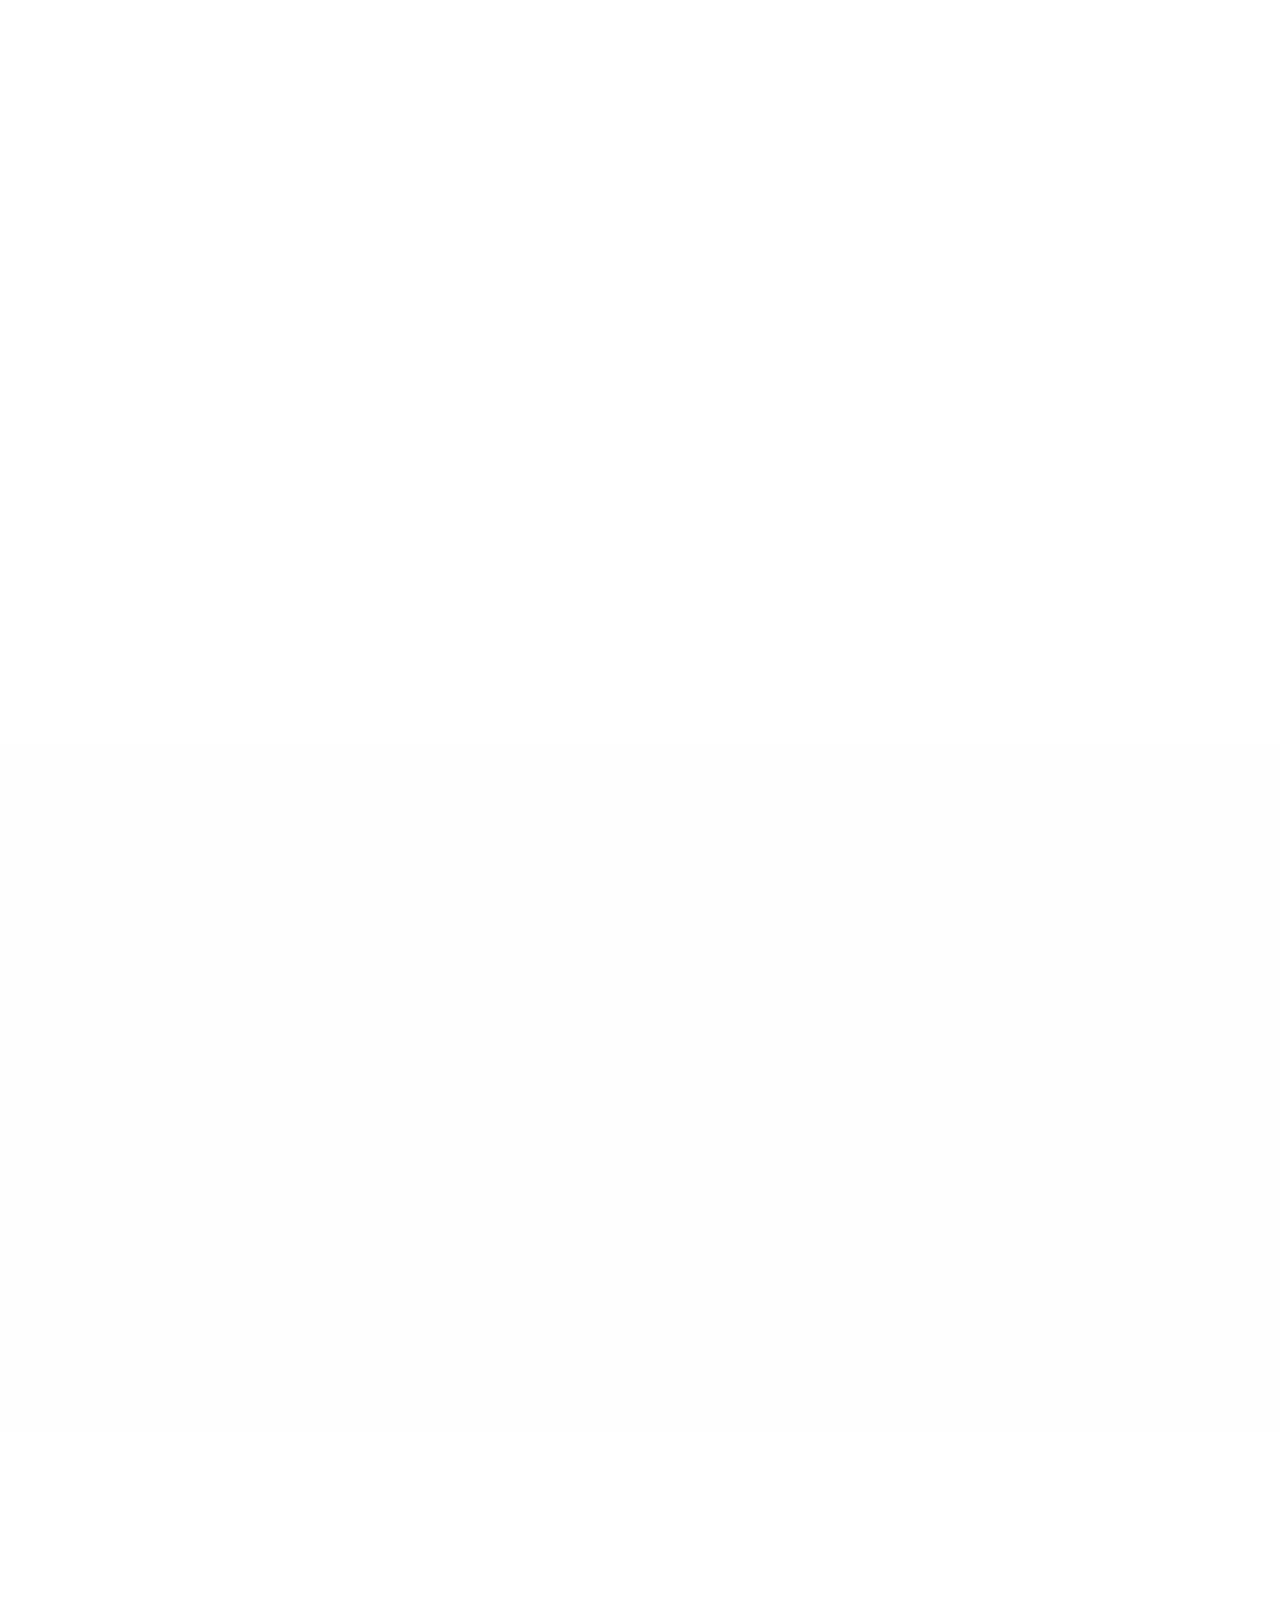
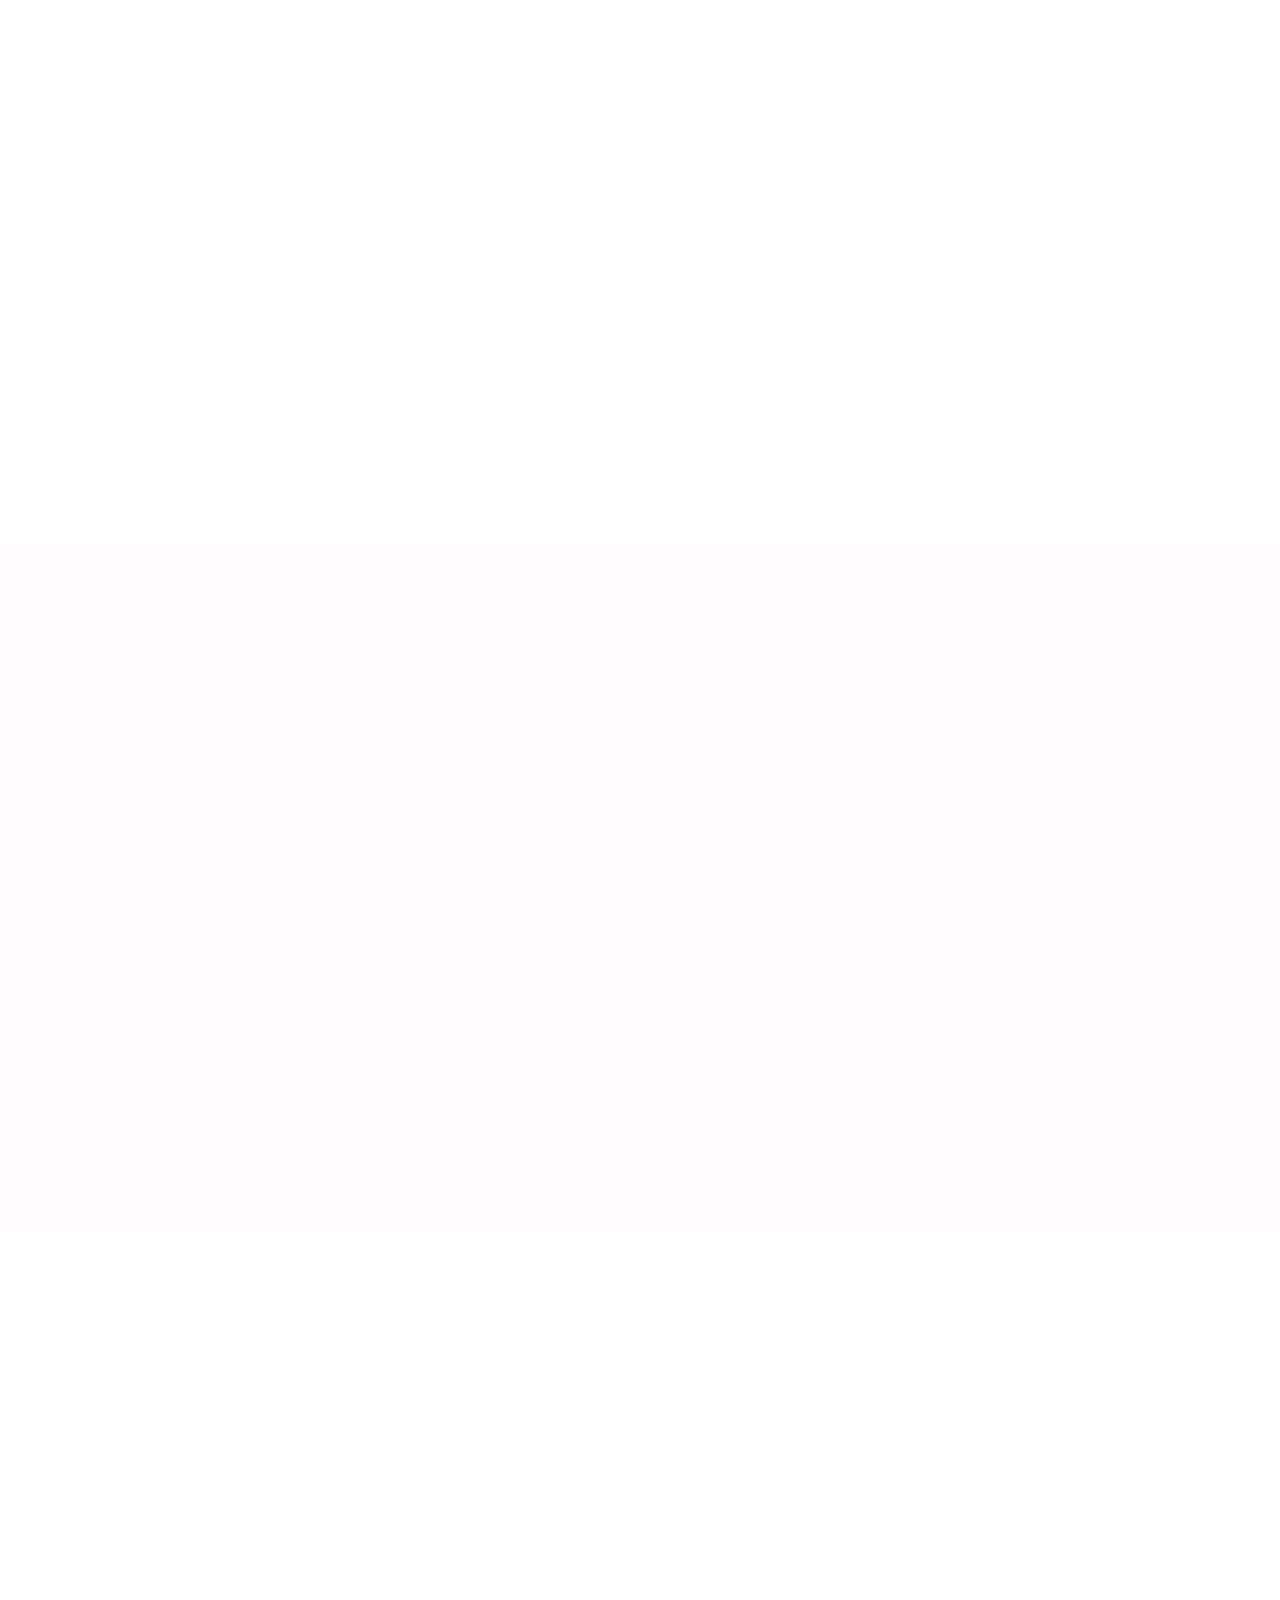
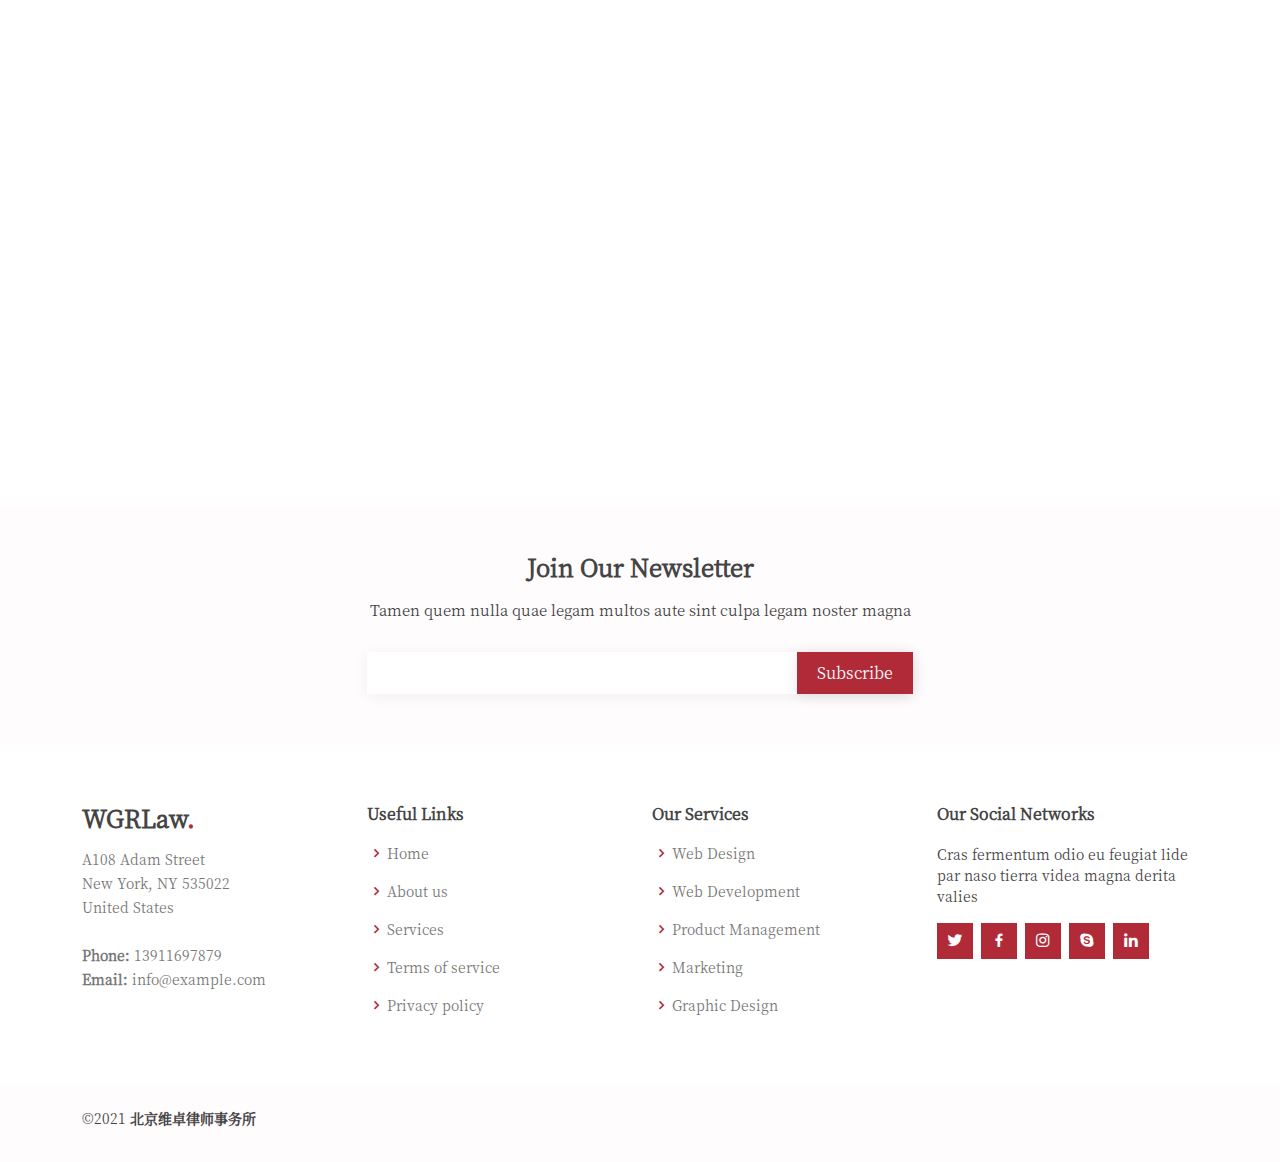
==== commit e9ba78bc: "u" ====
--- a/index.html
+++ b/index.html
@@ -41,17 +41,113 @@
   <header id="header" class="d-flex align-items-center">
     <div class="container d-flex align-items-center justify-content-between">
 
-      <h1 class="logo"><a href="index.html">北京维卓律师事务所<span>.</span></a></h1>
-      <!-- <a href="index.html" class="logo"><img src="assets/img/logo.png" alt=""></a>-->
+      <!-- <h1 class="logo"><a href="index.html">北京维卓律师事务所<span>.</span></a></h1> -->
+      <a href="index.html" class="logo">
+        <svg
+          viewBox="0 0 482 120"
+          version="1.1"
+          id="svg5"
+          xmlns="http://www.w3.org/2000/svg"
+          xmlns:svg="http://www.w3.org/2000/svg">
+          <sodipodi:namedview
+            id="namedview7"
+            pagecolor="#ffffff"
+            bordercolor="#666666"
+            borderopacity="1.0"
+            showgrid="false"/>
+          <g
+            inkscape:label="Layer 1"
+            inkscape:groupmode="layer"
+            id="layer1">
+            <g
+              id="g25"
+              transform="matrix(1.3333333,0,0,-1.3333333,434.48968,42.14042)">
+              <path
+                d="M 0,0 V 3.496 C 2.557,3.67 4.982,3.948 7.278,4.331 L 6.522,6.313 C 3.896,5.774 1,5.417 -2.165,5.244 v -9.835 c 0,-2.818 -0.139,-4.887 -0.418,-6.209 -0.277,-1.287 -0.843,-2.652 -1.695,-4.096 l 1.826,-1.382 c 0.748,1.321 1.296,2.556 1.643,3.704 0.366,1.235 0.6,2.705 0.705,4.409 H 6.392 V 0 Z M 0,-1.8 V -4.513 C 0,-5.365 -0.009,-5.982 -0.026,-6.365 H 4.278 V -1.8 Z M 17.191,-3.522 V -16.174 H 15 v 12.652 h -4.096 c -0.017,-3.165 -0.321,-5.652 -0.913,-7.46 -0.556,-1.74 -1.608,-3.539 -3.156,-5.4 l -1.8,1.512 c 1.287,1.392 2.2,2.818 2.739,4.279 0.661,1.739 0.974,4.278 0.939,7.617 v 8.035 c 4.122,0.244 7.679,0.644 10.67,1.2 L 20.165,4.174 C 17.104,3.739 14.018,3.426 10.904,3.235 v -4.826 h 9.757 v -1.931 z m -37.659,-3.234 c 0.105,0.73 0.183,1.521 0.236,2.373 h -2.323 c -0.051,-0.869 -0.13,-1.66 -0.234,-2.373 h -7.278 v -1.827 h 6.886 c -0.452,-1.46 -1.313,-2.625 -2.582,-3.495 -1.201,-0.835 -3.166,-1.652 -5.896,-2.452 l 1.356,-1.983 c 3.096,1.026 5.314,2.096 6.653,3.209 1.391,1.148 2.33,2.721 2.817,4.721 h 8.243 c -0.052,-1.182 -0.112,-2.113 -0.182,-2.791 -0.087,-0.957 -0.331,-1.617 -0.731,-1.982 -0.399,-0.366 -1.086,-0.54 -2.06,-0.522 -2.139,0.035 -3.548,0.069 -4.226,0.104 l 0.391,-2.165 c 1.843,0 3.226,0.017 4.148,0.052 1.738,0.07 2.938,0.413 3.6,1.031 0.661,0.617 1.061,1.752 1.2,3.404 0.209,2.956 0.322,4.521 0.339,4.696 z m 1.252,6.182 c 2.035,0.905 4.035,2.148 6,3.731 h -11.269 c 1.618,-1.583 3.374,-2.826 5.269,-3.731 m 2.583,-0.991 c 2.279,-0.713 5.435,-1.244 9.47,-1.591 l -0.913,-1.983 c -4.783,0.522 -8.505,1.322 -11.165,2.4 -2.922,-1.131 -6.853,-2.061 -11.792,-2.791 l -0.939,1.904 c 4.313,0.574 7.731,1.278 10.252,2.113 -1.496,0.887 -2.948,2.061 -4.356,3.522 -1.148,-1.044 -2.418,-2.07 -3.809,-3.078 l -1.565,1.591 c 3.06,1.965 5.513,4.156 7.356,6.574 l 2.401,-0.444 c -0.644,-0.782 -1.114,-1.339 -1.41,-1.669 h 12.887 V 3.026 c -2.208,-1.965 -4.347,-3.495 -6.417,-4.591 m -31.79,2.27 h -6.078 v -1.878 h 6.078 z m 2.218,-1.879 h 6.104 v 1.878 h -6.104 z m 6.6,-4.226 h -6.6 v -1.826 h 6.6 z m 0,-3.313 h -6.6 v -1.852 h 6.6 z m 2.139,0 v -3.235 h -8.739 v -0.704 c 0,-1.165 -0.239,-1.996 -0.718,-2.491 -0.477,-0.496 -1.334,-0.77 -2.569,-0.822 -1.357,-0.07 -2.591,-0.104 -3.704,-0.104 l -0.444,1.904 c 0.765,-0.052 1.878,-0.078 3.339,-0.078 0.748,0 1.248,0.121 1.5,0.365 0.252,0.243 0.378,0.722 0.378,1.435 v 0.495 h -9.599 v 1.383 h 9.599 v 1.852 h -11.112 v 1.487 h 11.112 V -5.4 h -9.469 v 1.383 h 9.469 v 1.513 h -6.469 c -1.166,0 -1.748,0.574 -1.748,1.721 v 2.818 h 8.217 v 1.487 h -11.008 v 1.539 h 11.008 v 1.982 h 2.218 V 5.061 h 11.087 V 3.522 H -46.205 V 2.035 h 8.269 v -4.539 h -8.269 v -1.513 h 8.739 v -3.209 h 2.504 v -1.487 z m -31.79,7.017 v -14.66 h -2.139 v 14.66 h -3.521 v -11.243 h -1.983 V 0.183 h 5.504 v 3.522 h -6.287 v 1.93 h 15 v -1.93 h -6.574 V 0.183 h 5.583 v -10.201 c 0,-0.903 -0.191,-1.556 -0.574,-1.956 -0.382,-0.4 -1.025,-0.626 -1.931,-0.678 -0.747,-0.052 -1.426,-0.078 -2.034,-0.078 l -0.339,1.982 c 0.557,-0.034 1.078,-0.047 1.565,-0.039 0.487,0.009 0.826,0.1 1.017,0.274 0.192,0.174 0.287,0.478 0.287,0.913 v 7.904 z M -81.568,6.913 V -3.183 c 0.035,-3.043 -0.287,-5.425 -0.966,-7.147 -0.678,-1.722 -1.921,-3.348 -3.73,-4.879 l 1.905,-1.304 c 1.929,1.791 3.225,3.591 3.886,5.4 0.678,1.843 1.018,4.513 1.018,8.009 V 6.913 Z m -4.618,-2.035 h 1.878 V -9.313 h -1.878 z m -43.257,-17.269 v -3.991 h -2.322 v 3.991 h -11.008 v 1.852 h 11.008 v 2.217 h -6.182 c -1.149,0 -1.722,0.583 -1.722,1.748 v 7.957 h 7.33 v 5.66 h 2.321 v -1.93 h 10.461 V 3.365 h -10.461 V 1.383 h 8.505 v -9.705 h -7.93 v -2.217 h 11.008 v -1.852 z m 5.634,12.052 h -13.565 v -2.348 h 13.565 z m 0,-3.913 h -13.565 V -6.6 h 13.565 z m -61.152,8.165 h 11.008 v -1.93 h -24.339 v 1.93 h 10.8 v 3.209 l 2.531,-0.365 z m 0.391,-11.635 v -5.243 c 0,-1.044 -0.231,-1.805 -0.692,-2.283 -0.46,-0.478 -1.256,-0.734 -2.386,-0.769 -1.026,-0.07 -2.087,-0.105 -3.183,-0.105 l -0.496,2.14 c 1.183,-0.07 2.105,-0.105 2.765,-0.105 0.592,0.018 1.014,0.139 1.266,0.365 0.252,0.226 0.378,0.583 0.378,1.07 v 4.93 h -6.6 c -1.165,0 -1.748,0.574 -1.748,1.722 v 5.635 h 18.287 v -7.357 z m -7.122,-1.434 1.435,-1.54 c -1.948,-1.339 -4.261,-2.8 -6.939,-4.382 l -1.279,1.826 c 2.662,1.339 4.922,2.704 6.783,4.096 m 9.443,-1.774 1.279,1.617 c 2.348,-1.235 4.6,-2.478 6.757,-3.73 l -1.305,-1.827 c -2.313,1.461 -4.557,2.775 -6.731,3.94 m -10.721,5.113 h 13.696 v 3.548 h -13.696 z m 83.081,1.983 c 0.661,0.921 1.374,1.991 2.14,3.208 l -1.8,1.07 c -1.583,-2.766 -3.487,-5.209 -5.714,-7.331 l 0.835,-2.061 c 0.818,0.748 1.626,1.574 2.426,2.479 v -9.862 h 2.113 z m 15.209,4.512 h -4.305 v 2.218 h 4.305 z m 0,-3.939 h -4.305 v 2.217 h 4.305 z m 2.087,2.218 h 2.139 v 1.721 h -2.139 v 3.939 h -6.391 v 2.322 h -2.165 V 4.617 h -5.244 V 2.896 h 5.244 V 0.678 h -6.444 v -1.721 h 6.444 v -2.218 h -5.583 v -1.696 h 5.583 v -2.191 h -6.417 v -1.695 h 6.417 v -2.27 h -7.591 v -1.721 h 7.591 v -3.548 h 2.165 v 3.548 h 8.244 v 1.721 h -8.244 v 2.27 h 7.044 v 1.695 h -7.044 v 2.191 h 6.391 z m -21.287,-0.053 -1.017,2.009 c 2.122,1.722 3.913,3.739 5.374,6.052 l 1.878,-1.148 c -1.792,-2.539 -3.87,-4.843 -6.235,-6.913 m -51.527,0.313 c 0.678,1.078 1.218,1.966 1.617,2.661 l 1.931,-0.86 c -2.087,-3.357 -3.921,-6.087 -5.504,-8.192 1.565,0.122 3.13,0.252 4.696,0.392 l -0.157,-1.826 c -2.122,-0.14 -4.035,-0.34 -5.739,-0.6 -1.113,-0.174 -1.67,0.312 -1.67,1.46 v 0.313 c 1.026,1.113 2.244,2.722 3.652,4.826 -0.887,-0.017 -1.721,-0.086 -2.504,-0.208 -1.113,-0.14 -1.669,0.382 -1.669,1.565 v 0.287 c 1.669,1.948 3.347,4.617 5.034,8.008 l 2.139,-0.704 c -1.513,-2.626 -3.052,-5.034 -4.617,-7.226 0.939,0.035 1.869,0.07 2.791,0.104 m 11.922,-1.721 h -4.904 v 3.443 h 4.904 z m 0,-5.191 h -4.904 v 3.443 h 4.904 z m 0,-5.296 h -4.904 v 3.548 h 4.904 z m 2.139,0 v 3.548 h 4.644 v 1.748 h -4.644 v 3.443 h 4.644 v 1.748 h -4.644 v 3.443 h 4.931 v 1.774 h -5.948 l 1.826,0.417 c -0.365,0.888 -0.957,2.131 -1.774,3.731 l -2.061,-0.444 c 0.626,-1.234 1.209,-2.469 1.748,-3.704 h -5.087 c 0.522,1.079 1.061,2.348 1.617,3.809 l -2.269,0.469 c -1.131,-3.652 -2.792,-6.843 -4.983,-9.574 l 1.017,-2.034 c 0.731,0.904 1.331,1.704 1.801,2.4 v -14.139 h 2.139 v 1.591 h 12.286 v 1.774 z m -19.017,-1.592 -0.339,2.087 c 2.973,0.331 5.696,0.696 8.165,1.096 l -0.052,-2.009 c -2.679,-0.365 -5.27,-0.756 -7.774,-1.174 m -48.71,3.053 c -2.852,-1.026 -5.043,-1.818 -6.574,-2.374 l -0.6,2.347 c 1.722,0.47 4.114,1.209 7.174,2.218 v 7.565 h -6.782 v 2.113 h 6.782 V 6.73 h 2.4 v -22.878 h -2.4 z m 9.496,7.982 v -8.009 c 0,-0.695 0.148,-1.182 0.443,-1.46 0.296,-0.278 0.783,-0.418 1.461,-0.418 h 1.07 c 0.748,0 1.287,0.14 1.617,0.418 0.365,0.295 0.609,0.843 0.731,1.643 0.104,0.661 0.243,1.817 0.417,3.47 l 2.244,-0.704 c -0.07,-0.992 -0.253,-2.244 -0.548,-3.757 -0.191,-1.131 -0.618,-1.948 -1.278,-2.452 -0.662,-0.505 -1.662,-0.757 -3,-0.757 h -1.852 c -1.305,0 -2.249,0.292 -2.831,0.874 -0.583,0.583 -0.874,1.526 -0.874,2.83 V 6.783 h 2.4 v -7.879 c 2.348,1.166 4.452,2.357 6.313,3.575 l 1.435,-1.957 c -2.574,-1.426 -5.157,-2.783 -7.748,-4.07"
+                style="fill:#231916;fill-opacity:1;fill-rule:evenodd;stroke:none"
+                id="path27" />
+            </g>
+            <g
+              id="g29"
+              transform="matrix(1.3333333,0,0,-1.3333333,363.27355,83.43282)">
+              <path
+                d="M 0,0 V 8.868 H 1.103 L 4.292,5.141 7.485,8.868 H 8.588 V 0 H 7.359 V 6.921 L 4.292,3.347 1.23,6.921 V 0 Z m -6.518,5.026 h 1.051 c 0.591,0 1.034,0.115 1.329,0.342 0.292,0.229 0.439,0.577 0.439,1.047 0,0.482 -0.139,0.831 -0.417,1.049 -0.28,0.216 -0.73,0.327 -1.351,0.327 H -6.518 Z M -7.792,0 v 8.868 h 2.598 c 0.895,0 1.586,-0.212 2.073,-0.634 0.484,-0.424 0.728,-1.021 0.728,-1.794 0,-0.584 -0.133,-1.053 -0.4,-1.408 -0.266,-0.355 -0.686,-0.62 -1.261,-0.798 0.15,-0.08 0.288,-0.186 0.42,-0.32 0.13,-0.132 0.298,-0.355 0.506,-0.669 L -0.974,0 H -2.507 L -4.028,2.326 C -4.484,3.027 -4.853,3.475 -5.134,3.669 -5.415,3.864 -5.75,3.961 -6.14,3.961 H -6.518 V 0 Z m -3.63,8.868 h 1.268 V 0 h -1.268 z M -18.431,0 v 8.868 h 5.045 V 7.739 h -3.788 V 5.114 h 3.676 V 3.975 h -3.676 V 0 Z m -13.36,-0.062 h 0.299 l 2.674,6.825 2.65,-6.825 h 0.285 l 3.338,8.93 H -23.83 L -26.036,2.802 -28.4,8.868 h -0.806 l -2.388,-6.054 -2.168,6.054 h -1.313 z M -43.438,0 l 3.842,8.868 h 0.924 L -34.78,0 h -1.311 l -1.142,2.611 h -3.778 L -42.138,0 Z m 2.922,3.751 h 2.763 l -1.399,3.196 z M -49.157,0 v 8.868 h 1.254 V 1.14 h 4.221 V 0 Z m -14.3,4.468 c 0,0.592 0.119,1.166 0.361,1.724 0.241,0.558 0.582,1.051 1.026,1.477 0.452,0.435 0.965,0.766 1.534,0.996 0.571,0.227 1.17,0.341 1.8,0.341 0.642,0 1.253,-0.114 1.83,-0.346 0.575,-0.229 1.084,-0.56 1.523,-0.991 0.461,-0.447 0.807,-0.947 1.041,-1.494 0.231,-0.55 0.348,-1.147 0.348,-1.79 0,-0.603 -0.119,-1.183 -0.36,-1.739 -0.237,-0.556 -0.577,-1.045 -1.016,-1.467 -0.461,-0.439 -0.976,-0.772 -1.542,-0.999 -0.569,-0.225 -1.178,-0.338 -1.824,-0.338 -0.63,0 -1.231,0.115 -1.809,0.349 -0.577,0.231 -1.084,0.562 -1.525,0.988 -0.456,0.444 -0.801,0.944 -1.036,1.502 -0.234,0.558 -0.351,1.153 -0.351,1.787 m 1.351,-0.044 c 0,-0.452 0.084,-0.882 0.252,-1.293 0.169,-0.409 0.412,-0.773 0.729,-1.09 0.31,-0.316 0.671,-0.561 1.087,-0.732 0.417,-0.171 0.85,-0.257 1.302,-0.257 0.465,0 0.902,0.084 1.308,0.25 0.409,0.167 0.773,0.414 1.095,0.739 0.316,0.317 0.561,0.681 0.731,1.09 0.171,0.411 0.258,0.841 0.258,1.293 0,0.452 -0.085,0.881 -0.254,1.283 -0.171,0.405 -0.419,0.772 -0.748,1.105 -0.317,0.328 -0.681,0.576 -1.091,0.747 -0.408,0.171 -0.842,0.255 -1.299,0.255 -0.44,0 -0.864,-0.086 -1.277,-0.259 -0.411,-0.174 -0.783,-0.42 -1.112,-0.743 -0.317,-0.307 -0.56,-0.667 -0.729,-1.083 -0.168,-0.413 -0.252,-0.848 -0.252,-1.305 M -72.91,8.868 h 1.261 V 3.777 c 0,-0.567 0.03,-0.966 0.093,-1.205 0.061,-0.235 0.162,-0.441 0.307,-0.614 0.262,-0.307 0.571,-0.539 0.931,-0.69 0.358,-0.151 0.767,-0.229 1.224,-0.229 0.768,0 1.387,0.199 1.856,0.597 0.469,0.395 0.703,0.921 0.703,1.571 v 5.661 h 1.262 V 3.169 c 0,-0.988 -0.353,-1.791 -1.058,-2.405 -0.706,-0.615 -1.627,-0.922 -2.763,-0.922 -0.673,0 -1.279,0.119 -1.82,0.357 -0.54,0.24 -0.997,0.589 -1.369,1.05 -0.227,0.274 -0.389,0.582 -0.485,0.919 -0.094,0.337 -0.142,0.857 -0.142,1.56 z M -82.82,0 v 8.868 h 1.257 V 5.052 h 5.114 v 3.816 h 1.261 V 0 h -1.261 v 3.854 h -5.114 V 0 Z m -9.573,0 5.83,7.751 h -5.413 v 1.117 h 7.607 V 8.721 l -5.724,-7.63 h 5.724 V 0 Z m -2.786,8.868 h 1.268 V 0 h -1.268 z M -102.72,0 v 8.868 h 5.331 V 7.739 h -4.074 V 5.052 h 3.961 V 3.905 h -3.961 V 1.14 h 4.208 V 0 Z m -10.416,-0.062 -3.284,8.93 h 1.313 l 2.168,-6.054 2.388,6.054 h 0.805 l 2.364,-6.066 2.207,6.066 h 1.285 l -3.338,-8.93 h -0.286 l -2.65,6.825 -2.674,-6.825 z m -12.35,9.512 c -1.363,0 -2.44,-0.48 -3.232,-1.454 -0.753,-0.895 -1.116,-2.025 -1.116,-3.401 0,-1.376 0.376,-2.505 1.129,-3.375 0.805,-0.934 1.947,-1.402 3.413,-1.402 0.767,0 1.481,0.104 2.156,0.312 0.636,0.208 1.181,0.48 1.622,0.844 v 3.79 h -3.959 V 3.842 h 2.908 V 1.48 c -0.325,-0.208 -0.714,-0.389 -1.168,-0.519 -0.468,-0.13 -0.948,-0.208 -1.454,-0.208 -1.208,0 -2.116,0.364 -2.726,1.078 -0.571,0.674 -0.857,1.596 -0.857,2.764 0,1.195 0.286,2.142 0.883,2.843 0.597,0.714 1.389,1.064 2.401,1.064 0.818,0 1.48,-0.194 1.986,-0.597 0.48,-0.376 0.792,-0.908 0.935,-1.609 h 1.064 c -0.168,1.012 -0.571,1.778 -1.22,2.31 -0.688,0.571 -1.61,0.844 -2.765,0.844 M -139.36,9.268 V 0 h 1.064 v 7.62 h 0.039 l 5.27,-7.62 h 1.091 v 9.268 h -1.065 V 1.727 H -133 l -5.244,7.541 z M -142.941,0 h 1.052 v 9.268 h -1.052 z m -3.581,9.268 V 2.999 c 0,-0.766 -0.143,-1.324 -0.415,-1.675 -0.286,-0.363 -0.74,-0.558 -1.363,-0.558 -1.13,0 -1.688,0.636 -1.688,1.882 V 2.96 h -1.064 V 2.635 c 0,-0.908 0.233,-1.609 0.727,-2.103 0.467,-0.467 1.129,-0.714 1.999,-0.714 1.025,0 1.778,0.286 2.245,0.857 0.416,0.519 0.623,1.272 0.623,2.285 V 9.268 Z M -153.894,0 h 1.052 v 9.268 h -1.052 z m -8.928,9.268 V 0 h 6.788 v 0.922 h -5.724 v 3.401 h 5.192 v 0.921 h -5.192 v 3.103 h 5.504 v 0.921 z m -8.306,-4.932 h 2.96 c 0.713,0 1.258,-0.13 1.635,-0.416 0.389,-0.285 0.597,-0.727 0.597,-1.324 0,-0.597 -0.233,-1.051 -0.688,-1.337 -0.39,-0.233 -0.896,-0.363 -1.544,-0.363 h -2.96 z m 0,4.037 h 2.83 c 0.648,0 1.142,-0.117 1.479,-0.377 0.338,-0.26 0.507,-0.649 0.507,-1.168 0,-0.532 -0.182,-0.934 -0.52,-1.207 -0.337,-0.26 -0.831,-0.403 -1.48,-0.403 h -2.816 z m -1.065,0.895 V 0 h 4.115 c 0.948,0 1.701,0.195 2.245,0.558 0.637,0.442 0.961,1.117 0.961,2.025 0,0.624 -0.181,1.117 -0.519,1.506 -0.338,0.39 -0.805,0.649 -1.415,0.753 0.468,0.156 0.844,0.402 1.13,0.74 0.272,0.376 0.415,0.831 0.415,1.35 0,0.727 -0.247,1.297 -0.74,1.713 -0.506,0.416 -1.194,0.623 -2.051,0.623 z"
+                style="fill:#231916;fill-opacity:1;fill-rule:evenodd;stroke:none"
+                id="path31" />
+            </g>
+            <g
+              id="g33"
+              transform="matrix(1.3333333,0,0,-1.3333333,59.496224,13.31243)">
+              <path
+                d="m 0,0 c 18.928,0 34.271,-15.343 34.271,-34.271 0,-18.928 -15.343,-34.271 -34.271,-34.271 -18.927,0 -34.271,15.343 -34.271,34.271 C -34.271,-15.343 -18.927,0 0,0"
+                style="fill:#b02a37;fill-opacity:1;fill-rule:evenodd;stroke:none"
+                id="path35" />
+            </g>
+            <g
+              id="g37"
+              transform="matrix(1.3333333,0,0,-1.3333333,66.235154,92.94002)">
+              <path
+                d="M 0,0 V 7.41 H 1.638 L 4.016,4.427 6.404,7.41 H 8.041 V 0 H 6.219 V 4.586 L 4.016,1.874 1.833,4.586 V 0 Z M -7.437,0 V 7.41 H -4.7 c 1.007,0 1.75,-0.176 2.231,-0.525 C -1.99,6.535 -1.75,5.993 -1.75,5.258 -1.75,4.85 -1.854,4.5 -2.066,4.208 -2.279,3.917 -2.603,3.669 -3.042,3.469 -2.858,3.402 -2.693,3.29 -2.546,3.132 -2.4,2.975 -2.271,2.776 -2.162,2.536 L -0.981,0 H -3.073 L -4.016,2.134 C -4.168,2.473 -4.34,2.706 -4.535,2.833 -4.729,2.961 -5.003,3.024 -5.361,3.024 -5.388,3.024 -5.426,3.022 -5.472,3.019 -5.519,3.015 -5.553,3.014 -5.578,3.014 V 0 Z m 2.748,4.369 c 0.344,0 0.598,0.072 0.767,0.215 0.166,0.143 0.251,0.36 0.251,0.653 0,0.28 -0.089,0.491 -0.262,0.638 -0.175,0.148 -0.427,0.22 -0.756,0.22 H -5.578 V 4.369 Z m -6.595,3.041 h 1.911 V 0 h -1.911 z M -17.658,0 v 7.41 h 4.795 V 6.043 h -2.939 V 4.438 h 2.758 V 3.045 h -2.758 V 0 Z M -0.234,9.54 H 0.522 L 2.206,14.167 3.875,9.54 H 4.643 L 7.65,17.013 H 5.708 L 4.277,12.976 2.82,17.013 H 1.587 L 0.13,12.976 -1.31,17.013 h -1.933 z m -10.829,0.063 3.231,7.41 h 2.14 l 2.885,-7.41 h -1.965 l -0.53,1.44 h -3.192 l -0.593,-1.44 z m 3.104,2.711 h 2.187 l -1.039,2.819 z m -8.44,-2.711 v 7.41 h 1.855 v -5.98 h 3.192 V 9.603 Z M 14.64,22.902 c 0,0.552 0.098,1.06 0.291,1.528 0.195,0.468 0.485,0.885 0.87,1.253 0.374,0.352 0.799,0.617 1.273,0.79 0.475,0.172 1.005,0.258 1.587,0.258 0.589,0 1.123,-0.086 1.6,-0.262 0.475,-0.175 0.902,-0.437 1.276,-0.786 0.381,-0.368 0.669,-0.785 0.866,-1.253 0.195,-0.468 0.292,-0.976 0.292,-1.528 0,-0.547 -0.097,-1.055 -0.292,-1.522 -0.197,-0.468 -0.485,-0.882 -0.866,-1.241 -0.378,-0.355 -0.806,-0.621 -1.285,-0.798 -0.478,-0.178 -1.009,-0.267 -1.591,-0.267 -0.578,0 -1.106,0.089 -1.582,0.264 -0.474,0.177 -0.9,0.443 -1.278,0.801 -0.382,0.359 -0.671,0.773 -0.866,1.241 -0.197,0.467 -0.295,0.975 -0.295,1.522 m 1.907,0 c 0,-0.659 0.2,-1.204 0.595,-1.628 0.398,-0.425 0.904,-0.638 1.519,-0.638 0.618,0 1.124,0.213 1.522,0.638 0.398,0.424 0.597,0.969 0.597,1.628 0,0.664 -0.199,1.21 -0.597,1.637 -0.398,0.428 -0.904,0.641 -1.522,0.641 -0.615,0 -1.121,-0.213 -1.519,-0.641 -0.395,-0.427 -0.595,-0.973 -0.595,-1.637 m -3.349,3.714 v -4.243 c 0,-1.038 -0.307,-1.848 -0.924,-2.428 -0.617,-0.582 -1.477,-0.871 -2.581,-0.871 -1.103,0 -1.962,0.289 -2.578,0.871 -0.616,0.58 -0.924,1.39 -0.924,2.428 v 4.243 h 1.864 v -4.169 c 0,-0.589 0.141,-1.041 0.425,-1.354 0.281,-0.311 0.692,-0.468 1.227,-0.468 0.533,0 0.94,0.155 1.219,0.466 0.28,0.311 0.419,0.763 0.419,1.356 v 4.169 z m -15.813,-7.41 v 7.41 h 1.855 v -2.972 h 3.3 v 2.972 h 1.853 v -7.41 H 2.54 v 3.002 h -3.3 v -3.002 z m -8.521,0 4.076,6.032 h -3.738 v 1.378 h 6.896 l -4.047,-5.98 h 4.026 v -1.43 z m -3.112,7.41 h 1.911 v -7.41 h -1.911 z m -6.681,-7.41 v 7.41 h 4.96 v -1.367 h -3.104 V 23.74 h 2.964 v -1.378 h -2.964 v -1.768 h 3.192 v -1.388 z m -8.866,-0.063 -3.008,7.473 h 1.932 l 1.441,-4.037 1.457,4.037 h 1.233 l 1.457,-4.037 1.429,4.037 h 1.944 l -3.008,-7.473 h -0.768 l -1.669,4.627 -1.683,-4.627 z"
+                style="fill:#ffffff;fill-opacity:1;fill-rule:evenodd;stroke:none"
+                id="path39" />
+            </g>
+            <g
+              id="g41"
+              transform="matrix(1.3333333,0,0,-1.3333333,50.974094,30.94003)">
+              <path
+                d="M 0,0 V 0.029 C -0.008,0.521 -0.211,0.968 -0.535,1.292 -0.865,1.623 -1.323,1.828 -1.827,1.828 -2.331,1.828 -2.79,1.623 -3.12,1.292 -3.45,0.961 -3.655,0.504 -3.655,0 c 0,-0.416 0.14,-0.806 0.378,-1.116 0.236,-0.309 0.576,-0.543 0.977,-0.651 0.432,-0.115 0.689,-0.561 0.573,-0.994 -0.115,-0.432 -0.56,-0.689 -0.993,-0.573 -0.754,0.202 -1.394,0.646 -1.846,1.234 -0.452,0.589 -0.714,1.321 -0.714,2.1 0,0.953 0.386,1.816 1.01,2.441 0.625,0.624 1.489,1.012 2.443,1.012 0.953,0 1.818,-0.388 2.441,-1.012 C 1.233,1.822 1.62,0.966 1.625,0.021 V 0 H 1.626 L 1.625,-0.032 v -11.78 c 0,-0.448 -0.364,-0.812 -0.812,-0.812 -0.449,0 -0.813,0.364 -0.813,0.812 z m 3.265,2.293 c -0.449,0 -0.813,0.364 -0.813,0.813 0,0.449 0.364,0.813 0.813,0.813 H 9.52 c 0.448,0 0.813,-0.364 0.813,-0.813 0,-0.449 -0.365,-0.813 -0.813,-0.813 z M 0.673,5.566 c -0.449,0 -0.813,0.364 -0.813,0.813 0,0.448 0.364,0.812 0.813,0.812 h 11.438 c 0.449,0 0.813,-0.364 0.813,-0.812 0,-0.449 -0.364,-0.813 -0.813,-0.813 z M 5.345,-17.75 H 4.283 3.719 V 0 c 0,0.448 0.364,0.812 0.813,0.812 C 4.98,0.812 5.345,0.448 5.345,0 v -15.766 -1.983 z m 3.72,0 H 7.439 v 0.001 1.983 V 0 c 0,0.448 0.364,0.812 0.813,0.812 0.449,0 0.813,-0.364 0.813,-0.812 v -14.495 -3.254 z m 6.439,14.416 c -0.432,-0.116 -0.878,0.141 -0.993,0.573 -0.115,0.433 0.141,0.879 0.574,0.994 0.4,0.107 0.74,0.342 0.977,0.651 0.237,0.31 0.377,0.7 0.377,1.116 0,0.504 -0.206,0.961 -0.536,1.292 -0.33,0.331 -0.788,0.536 -1.292,0.536 -0.504,0 -0.962,-0.205 -1.292,-0.536 C 12.995,0.968 12.792,0.521 12.784,0.029 V 0 -17.75 H 12.3 11.159 v 0.001 3.254 14.463 L 11.158,0 h 0.001 v 0.021 c 0.006,0.945 0.391,1.801 1.01,2.42 0.624,0.624 1.489,1.012 2.442,1.012 0.953,0 1.818,-0.388 2.442,-1.012 0.624,-0.624 1.011,-1.488 1.011,-2.441 0,-0.779 -0.263,-1.511 -0.714,-2.1 -0.452,-0.588 -1.092,-1.033 -1.846,-1.234"
+                style="fill:#ffffff;fill-opacity:1;fill-rule:evenodd;stroke:none"
+                id="path43" />
+            </g>
+            <path
+              style="font-variation-settings:normal;opacity:1;vector-effect:none;fill:#b02a37;fill-opacity:1;stroke:none;stroke-width:0.504334;stroke-linecap:butt;stroke-linejoin:miter;stroke-miterlimit:4;stroke-dasharray:none;stroke-dashoffset:0;stroke-opacity:1;-inkscape-stroke:none;stop-color:#000000;stop-opacity:1"
+              d="m 55.413714,104.35832 c -11.35563,-1.36888 -20.38718,-5.66958 -28.01817,-13.34184 -9.62019,-9.67221 -14.20161,-22.13701 -13.15529,-35.79189 1.18506,-15.46543 10.85876,-29.78845 24.90868,-36.88015 9.57187,-4.8314 21.08999,-6.08784 31.46973,-3.43284 20.1472,5.1534 34.345876,23.38259 34.345876,44.09549 0,21.63902 -15.627476,40.55714 -36.883396,44.64986 -3.07656,0.59237 -10.26838,0.99057 -12.66743,0.70137 z M 45.200944,91.15839 v -2.08038 h 1.89125 c 1.84923,0 1.89126,-0.0252 1.89126,-1.13475 0,-1.10953 -0.042,-1.13475 -1.89126,-1.13475 -1.76516,0 -1.89125,-0.063 -1.89125,-0.94563 0,-0.89404 0.11348,-0.94562 2.08038,-0.94562 1.9669,0 2.08038,-0.0516 2.08038,-0.94563 0,-0.93862 -0.0252,-0.94562 -3.40426,-0.94562 h -3.40425 v 5.10638 5.10638 h 1.32387 1.32388 z m 8.69977,-3.026 v -5.10638 h -1.51301 -1.513 v 5.10638 5.10638 h 1.513 1.51301 z m 4.91725,2.99827 c 0,-1.80215 0.0961,-2.09036 0.66194,-1.98582 0.36504,0.0674 1.08608,1.0124 1.60757,2.10677 0.92013,1.93098 0.9887,1.98451 2.54383,1.98581 1.54274,0.001 1.5859,-0.031 1.24357,-0.93139 -0.19504,-0.51301 -0.70754,-1.62451 -1.13887,-2.47 -0.71635,-1.40416 -0.73397,-1.60905 -0.20339,-2.36655 0.8393,-1.19828 0.71532,-2.45215 -0.34757,-3.51504 -0.83188,-0.83188 -1.24492,-0.92843 -3.97164,-0.92843 h -3.04319 v 5.10638 5.10638 h 1.32388 1.32387 z m 10.22697,-0.63421 0.0142,-2.74231 1.28462,1.50129 1.28463,1.5013 0.87611,-1.10031 c 0.48186,-0.60517 1.08347,-1.36586 1.3369,-1.69042 0.37356,-0.47842 0.46306,-0.0352 0.47281,2.34133 l 0.012,2.93144 h 1.32387 1.32388 v -5.10638 -5.10638 h -1.23107 c -1.0078,0 -1.47085,0.3061 -2.55319,1.6878 -0.72717,0.9283 -1.42928,1.69425 -1.56025,1.70213 -0.13096,0.008 -0.86576,-0.75164 -1.63288,-1.68781 -1.16027,-1.41594 -1.6131,-1.70212 -2.69332,-1.70212 h -1.29856 v 5.10638 5.10638 h 1.51301 1.513 l 0.0142,-2.74232 z M 54.657214,79.43262 c 0.3234,-0.85063 0.56873,-0.94562 2.44206,-0.94562 1.90591,0 2.10266,0.0802 2.31987,0.94562 0.2023,0.80602 0.45466,0.94563 1.70933,0.94563 0.8096,0 1.47154,-0.12766 1.47099,-0.28369 -3.8e-4,-0.15603 -0.82944,-2.41134 -1.84198,-5.01182 l -1.84096,-4.72813 -1.66646,-0.11182 -1.66647,-0.11182 -2.07075,4.82892 c -1.37183,3.19905 -2.11156,4.54539 -2.19163,3.98889 -0.10791,-0.74991 -0.34124,-0.84003 -2.17494,-0.84003 h -2.05408 v -3.97163 -3.97163 h -1.513 -1.513 v 5.10638 5.10638 h 5.11574 c 5.10876,0 5.11624,-10e-4 5.47528,-0.94563 z m 13.16336,-1.04018 c 0.4045,-1.0922 0.86438,-2.40233 1.02195,-2.91139 0.24998,-0.80763 0.41612,-0.56662 1.30382,1.89125 0.74181,2.05391 1.21512,2.84549 1.74756,2.92265 0.69625,0.10091 1.42876,-1.44682 4.6388,-9.80132 0.0693,-0.18048 -0.55527,-0.32814 -1.38804,-0.32814 -1.49259,0 -1.52329,0.0283 -2.15839,1.98581 -0.35435,1.0922 -0.77442,2.12837 -0.93348,2.3026 -0.15906,0.17423 -0.62041,-0.67683 -1.02521,-1.89125 -0.67267,-2.01801 -0.83083,-2.20804 -1.83769,-2.20804 -1.00473,0 -1.17264,0.19972 -1.90807,2.2695 l -0.80639,2.26951 -0.62459,-1.49093 c -0.34353,-0.82001 -0.72321,-1.88384 -0.84374,-2.36407 -0.18193,-0.72489 -0.46905,-0.87313 -1.69114,-0.87313 -0.80959,0 -1.47199,0.10635 -1.47199,0.23633 0,0.12999 0.88548,2.42786 1.96774,5.10639 2.28576,5.6571 2.83545,6.05258 4.00886,2.88423 z M 28.549054,65.15366 c 0.46696,-1.30023 0.97191,-2.49727 1.12212,-2.66008 0.15021,-0.16281 0.68285,0.90751 1.18365,2.37848 1.34357,3.94649 1.87206,3.65533 4.3856,-2.41621 1.10949,-2.68002 2.01726,-4.93534 2.01726,-5.01182 0,-0.0765 -0.66862,-0.13906 -1.48583,-0.13906 -1.44734,0 -1.50477,0.0514 -2.21749,1.98581 -0.40242,1.0922 -0.80301,2.21472 -0.89019,2.49449 -0.0872,0.27977 -0.55481,-0.61385 -1.03916,-1.98582 -0.7996,-2.26497 -0.97744,-2.49448 -1.93286,-2.49448 -0.78362,0 -1.10816,0.22288 -1.27137,0.87313 -0.12053,0.48023 -0.49879,1.54244 -0.84059,2.36048 l -0.62145,1.48734 -0.84315,-2.26592 c -0.80131,-2.15347 -0.91179,-2.27173 -2.22642,-2.38331 -0.78094,-0.0663 -1.38326,0.054 -1.38326,0.27609 0,0.21641 0.69885,2.14158 1.55301,4.27815 0.85416,2.13657 1.70101,4.26765 1.88189,4.73574 0.63742,1.6495 1.69224,1.03761 2.60824,-1.51301 z m 16.65189,1.22932 c 0,-1.12329 -0.021,-1.13475 -2.08038,-1.13475 -1.9669,0 -2.08037,-0.0516 -2.08037,-0.94563 0,-0.88258 0.12608,-0.94563 1.89125,-0.94563 1.84922,0 1.89125,-0.0252 1.89125,-1.13475 0,-1.10953 -0.042,-1.13475 -1.89125,-1.13475 -1.63909,0 -1.89125,-0.10087 -1.89125,-0.7565 0,-0.66481 0.25216,-0.7565 2.08037,-0.7565 2.05937,0 2.08038,-0.0115 2.08038,-1.13475 v -1.13475 h -3.59338 -3.59338 v 5.10638 5.10638 h 3.59338 3.59338 z m 4.91726,-3.97163 v -5.10638 h -1.513 -1.51301 v 5.10638 5.10638 h 1.51301 1.513 z m 10.96927,3.98891 c 0,-1.1119 -0.0123,-1.11802 -2.4624,-1.22931 l -2.4624,-0.11185 2.4624,-3.67951 c 1.35432,-2.02373 2.4624,-3.76841 2.4624,-3.87706 0,-0.10866 -2.12766,-0.19756 -4.72814,-0.19756 h -4.72813 v 1.1167 c 0,1.10041 0.0332,1.11834 2.27345,1.22931 l 2.27345,0.11261 -2.46258,3.67951 c -1.35441,2.02373 -2.46257,3.76841 -2.46257,3.87707 0,0.10866 2.21277,0.19756 4.91726,0.19756 h 4.91726 z m 4.16075,-0.96291 v -2.08038 h 2.08038 2.08038 v 2.08038 2.08038 h 1.513 1.513 v -5.10638 -5.10638 h -1.513 -1.513 v 1.89125 1.89125 h -2.08038 -2.08038 v -1.89125 -1.89125 h -1.32387 -1.32388 v 5.10638 5.10638 h 1.32388 1.32387 z m 17.14637,1.30667 c 1.26038,-0.99141 1.76142,-2.83974 1.76405,-6.50761 l 0.002,-2.93144 h -1.513 -1.513 v 3.37723 c 0,3.66762 -0.40554,4.56603 -2.06108,4.56603 -1.43391,0 -1.8581,-0.95501 -2.03106,-4.57266 l -0.16115,-3.3706 h -1.31204 -1.31204 l 0.12899,4.00337 c 0.12817,3.97781 0.13688,4.01042 1.36428,5.10639 1.06617,0.952 1.53817,1.103 3.4478,1.103 1.65618,0 2.45986,-0.19455 3.19614,-0.77371 z m 11.866,0.0325 c 2.41419,-1.47201 3.1247,-4.854 1.52001,-7.23519 -1.14796,-1.70347 -2.29425,-2.22411 -4.91146,-2.23081 -1.94122,-0.005 -2.32924,0.13075 -3.53608,1.23673 -2.34361,2.14776 -2.19793,5.92219 0.31003,8.0325 1.45057,1.22057 4.77623,1.31946 6.6175,0.19677 z M 58.439714,42.81458 c 0,-12.51161 -0.11399,-13.37385 -1.72713,-13.06344 -0.70295,0.13527 -0.73539,0.62405 -0.83123,12.5234 l -0.0997,12.38264 h 1.32905 1.32904 z m 4.82794,-0.31491 c -0.0879,-10.7077 -0.17261,-12.20342 -0.71033,-12.54247 -0.33579,-0.21172 -0.88898,-0.2781 -1.22932,-0.1475 -0.55533,0.2131 -0.61878,1.49922 -0.61878,12.54247 v 12.30501 h 1.32911 1.32912 z m 5.00658,0.0844 c 0,-6.6402 0.10832,-12.35536 0.24071,-12.70037 0.34116,-0.88906 1.9113,-1.41534 2.80139,-0.93897 1.82454,0.97646 1.80247,3.0226 -0.0429,3.97687 -1.19573,0.61834 -1.44508,1.69409 -0.56247,2.4266 0.76411,0.63416 2.88187,-0.41321 3.72646,-1.84299 0.8067,-1.36563 0.83567,-4.129 0.055,-5.2436 -0.84098,-1.20066 -2.52993,-1.97325 -4.31369,-1.97325 -1.22288,0 -1.82635,0.26477 -2.95023,1.2944 l -1.41288,1.2944 -0.10888,12.89 -0.10888,12.88999 h 1.33819 1.3382 z m -15.21801,-4.27293 0.10114,-9.34837 -1.07779,-1.20625 c -0.90299,-1.01063 -1.41015,-1.23353 -3.12714,-1.37439 -1.69512,-0.13907 -2.23047,-0.0252 -3.09711,0.65895 -2.19469,1.73246 -2.69504,4.42773 -1.23548,6.6553 0.87477,1.33507 2.67702,2.16776 3.61052,1.66816 1.09396,-0.58546 0.92924,-1.28702 -0.57079,-2.43115 -1.39582,-1.06465 -1.69776,-2.24231 -0.85106,-3.31941 0.88479,-1.12557 2.08177,-1.18368 3.11427,-0.15118 l 0.95192,0.95193 v 8.46479 c 0,4.65563 0.12065,8.58544 0.26812,8.73291 0.14747,0.14747 0.61556,0.21839 1.04019,0.1576 0.75029,-0.1074 0.77492,-0.37422 0.87321,-9.45889 z m 11.54982,-10.93118 c 0.21138,-0.33579 0.27747,-0.88898 0.14688,-1.22932 -0.20299,-0.52896 -0.95106,-0.61878 -5.15328,-0.61878 -4.46975,0 -4.95128,0.0663 -5.30662,0.73023 -0.29595,0.55297 -0.24396,0.87709 0.21416,1.33521 0.88083,0.88083 9.52465,0.6948 10.09886,-0.21734 z m 3.6098,-4.65998 c 0.29179,-1.51754 -0.7853,-1.72713 -8.87578,-1.72713 -6.45459,0 -7.74802,0.0932 -8.24922,0.59439 -0.71514,0.71515 -0.7389,1.00105 -0.13347,1.60648 0.34089,0.34089 2.6297,0.43446 8.78936,0.35934 7.89036,-0.0962 8.33585,-0.14006 8.46911,-0.83308 z"
+              id="path461" />
+            <path
+              style="fill:#b02a37;fill-opacity:0.215686;stroke-width:0.378251"
+              d="m 89.294594,64.25159 c -1.03369,-1.31412 -0.99768,-2.83147 0.0915,-3.85469 1.20058,-1.12788 2.66715,-1.05762 3.63611,0.17421 1.03995,1.32208 0.99015,2.61405 -0.14448,3.74868 -1.21914,1.21914 -2.59104,1.19303 -3.58312,-0.0682 z"
+              id="path1500" />
+            <path
+              style="fill:#b02a37;fill-opacity:0.215686;stroke-width:0.133732"
+              d="m 90.201064,64.92761 c -0.8726,-0.44199 -1.63753,-1.71725 -1.63044,-2.71816 0.007,-1.03784 0.97517,-2.19791 2.06197,-2.47157 1.04339,-0.26273 2.01749,0.2413 2.69256,1.39323 0.72707,1.24064 0.29103,2.75897 -1.02618,3.57334 -0.84395,0.52178 -1.39306,0.58019 -2.09791,0.22316 z"
+              id="path1539" />
+            <path
+              style="fill:#b02a37;fill-opacity:1;stroke-width:0.133732"
+              d="m 89.928694,64.6718 c -0.90507,-0.65564 -1.46819,-2.03469 -1.21644,-2.97908 0.25712,-0.96459 1.47343,-1.97079 2.3823,-1.97079 0.89361,0 1.84645,0.69227 2.30087,1.67165 0.30406,0.65534 0.31933,1.25657 0.0484,1.90508 -0.26467,0.63345 -0.52596,0.92245 -1.2581,1.39158 -0.81362,0.52134 -1.51982,0.51557 -2.257,-0.0184 z"
+              id="path1654" />
+            <path
+              style="fill:#b02a37;fill-opacity:1;stroke-width:0.133732"
+              d="m 55.860844,76.20437 c 0.44313,-1.20505 1.22661,-3.10766 1.27987,-3.10806 0.0698,-5.1e-4 1.21107,3.0665 1.20631,3.24179 -0.002,0.0552 -0.58087,0.1003 -1.28748,0.1003 -1.16721,0 -1.27689,-0.0214 -1.1987,-0.23403 z"
+              id="path1767" />
+            <path
+              style="fill:#b02a37;fill-opacity:1;stroke-width:0.133732"
+              d="m 58.879224,85.93336 v -1.06985 h 0.74217 c 1.15936,0 1.65655,0.3716 1.66318,1.24309 10e-4,0.13206 -0.14589,0.38783 -0.32642,0.56836 -0.28165,0.28165 -0.45253,0.32825 -1.20359,0.32825 h -0.87534 z"
+              id="path1806" />
+            <path
+              style="fill:#b02a37;fill-opacity:1;stroke-width:0.133732"
+              d=""
+              id="path1845" />
+            <path
+              style="fill:#b02a37;fill-opacity:1;stroke-width:0.133732"
+              d="m 90.347884,64.80784 c -1.00035,-0.44846 -1.788,-1.94925 -1.58656,-3.02302 0.11519,-0.614 1.1925,-1.73041 1.83201,-1.8985 0.54276,-0.14267 1.24467,-0.004 1.70075,0.33688 1.71198,1.27818 1.59234,3.52025 -0.23671,4.43571 -0.78101,0.3909 -1.10648,0.41926 -1.70949,0.14893 z"
+              id="path1884" />
+            <path
+              style="fill:#b02a37;fill-opacity:1;stroke-width:0.133732"
+              d="m 90.301104,64.77031 c -1.04688,-0.52791 -1.76795,-1.97189 -1.52868,-3.06127 0.12146,-0.55302 1.23643,-1.6691 1.82091,-1.82272 0.54276,-0.14267 1.24467,-0.004 1.70075,0.33688 1.80213,1.34549 1.57997,3.58872 -0.449,4.53356 -0.82233,0.38294 -0.81165,0.38284 -1.54398,0.0135 z"
+              id="path1923" />
+          </g>
+        </svg>
+
+      
+      </a>
 
       <nav id="navbar" class="navbar">
         <ul>
-          <li><a class="nav-link scrollto active" href="#hero">Home</a></li>
-          <li><a class="nav-link scrollto" href="#about">About</a></li>
-          <li><a class="nav-link scrollto" href="#services">Services</a></li>
-          <li><a class="nav-link scrollto " href="#portfolio">Portfolio</a></li>
-          <li><a class="nav-link scrollto" href="#team">Team</a></li>
-          <li class="dropdown"><a href="#"><span>Drop Down</span> <i class="bi bi-chevron-down"></i></a>
+          <!-- <li><a class="nav-link scrollto active" href="#hero">Home</a></li> -->
+          <li><a class="nav-link scrollto" href="#about">专业人员</a></li>
+          <li><a class="nav-link scrollto" href="#services">服务领域</a></li>
+          <li><a class="nav-link scrollto " href="#portfolio">社会责任</a></li>
+          <li class="dropdown"><a href="#"><span>新闻中心</span> <i class="bi bi-chevron-down"></i></a>
             <ul>
               <li><a href="#">Drop Down 1</a></li>
               <li class="dropdown"><a href="#"><span>Deep Drop Down</span> <i class="bi bi-chevron-right"></i></a>
@@ -68,7 +164,8 @@
               <li><a href="#">Drop Down 4</a></li>
             </ul>
           </li>
-          <li><a class="nav-link scrollto" href="#contact">Contact</a></li>
+          <li><a class="nav-link scrollto" href="#team">关于维卓</a></li>
+          <li><a class="nav-link scrollto" href="#contact">联系我们</a></li>
         </ul>
         <i class="bi bi-list mobile-nav-toggle"></i>
       </nav>
@@ -77,9 +174,8 @@
   </header>
   <section id="hero" class="d-flex align-items-center">
     <div class="container" data-aos="zoom-out" data-aos-delay="100">
-      <h1>Welcome to <span>WGRLaw</span></h1>
-      <h2>网页的字体在各平台都尽量显示为最高质量的黑体？
-        </h2>
+      <h1><span>中国最大的法律服务机构之一</span></h1>
+      <h2>我们的愿景</h2>
       <div class="d-flex">
         <a href="#about" class="btn-get-started scrollto">Get Started</a>
         <a href="https://www.youtube.com/watch?v=jDDaplaOz7Q" class="glightbox btn-watch-video"><i class="bi bi-play-circle"></i><span>Watch Video</span></a>
--- a/assets/css/main.css
+++ b/assets/css/main.css
@@ -1,5 +1,18 @@
+@font-face {
+  font-family: 'Noto Serif SC';
+  font-style: normal;
+  font-weight: 300;
+  src: url('./fonts/noto-serif-sc-v16-latin_chinese-simplified-regular.eot'); /* IE9 Compat Modes */
+  src: local(''),
+       url('./fonts/noto-serif-sc-v16-latin_chinese-simplified-regular.eot?#iefix') format('embedded-opentype'), /* IE6-IE8 */
+       url('./fonts/noto-serif-sc-v16-latin_chinese-simplified-regular.woff2') format('woff2'), /* Super Modern Browsers */
+       url('./fonts/noto-serif-sc-v16-latin_chinese-simplified-regular.woff') format('woff'), /* Modern Browsers */
+       url('./fonts/noto-serif-sc-v16-latin_chinese-simplified-regular.ttf') format('truetype'), /* Safari, Android, iOS */
+       url('./fonts/noto-serif-sc-v16-latin_chinese-simplified-regular.svg#NotoSerifSC') format('svg'); /* Legacy iOS */
+}
+
 body {
-  font-family: "Hiragino Sans GB", "Microsoft YaHei", "WenQuanYi Micro Hei", sans-serif;
+  font-family: "Noto Serif SC", "Hiragino Sans GB", "Microsoft YaHei", "WenQuanYi Micro Hei", sans-serif;
   color: #333;
   overflow-x: hidden;
 }
@@ -15,7 +28,7 @@
 }
 
 h1, h2, h3, h4, h5, h6 {
-  font-family: "Hiragino Sans GB", "Microsoft YaHei", "WenQuanYi Micro Hei", sans-serif;
+  font-family: "Noto Serif SC", "Hiragino Sans GB", "Microsoft YaHei", "WenQuanYi Micro Hei", sans-serif;
 }
 
 #preloader {
@@ -145,8 +158,13 @@
   line-height: 1;
   font-weight: 600;
   letter-spacing: 0.8px;
-  font-family: "Hiragino Sans GB", "Microsoft YaHei", "WenQuanYi Micro Hei", sans-serif;
-}
+  font-family: "Noto Serif SC", "Hiragino Sans GB", "Microsoft YaHei", "WenQuanYi Micro Hei", sans-serif;
+}
+
+#header .logo svg {
+  height: 78px;
+}
+
 #header .logo a {
   color: #222222;
 }
@@ -154,7 +172,7 @@
   color: #b02a37;
 }
 #header .logo img {
-  max-height: 40px;
+  max-height: 72px;
 }
 
 .scrolled-offset {
@@ -183,7 +201,7 @@
   align-items: center;
   justify-content: space-between;
   padding: 0 3px;
-  font-size: 15px;
+  font-size: 17px;
   font-weight: 600;
   color: #222222;
   white-space: nowrap;
@@ -191,7 +209,7 @@
   position: relative;
 }
 .navbar a i, .navbar a:focus i {
-  font-size: 12px;
+  font-size: 14px;
   line-height: 0;
   margin-left: 5px;
 }
@@ -384,7 +402,7 @@
   font-weight: 700;
   line-height: 56px;
   color: #222222;
-  font-family: "Hiragino Sans GB", "Microsoft YaHei", "WenQuanYi Micro Hei", sans-serif;
+  font-family: "Noto Serif SC", "Hiragino Sans GB", "Microsoft YaHei", "WenQuanYi Micro Hei", sans-serif;
 }
 #hero h1 span {
   color: rgb(176, 42, 55);
@@ -396,7 +414,7 @@
   font-weight: 400;
 }
 #hero .btn-get-started {
-  font-family: "Hiragino Sans GB", "Microsoft YaHei", "WenQuanYi Micro Hei", sans-serif;
+  font-family: "Noto Serif SC", "Hiragino Sans GB", "Microsoft YaHei", "WenQuanYi Micro Hei", sans-serif;
   text-transform: uppercase;
   font-weight: 500;
   font-size: 14px;
@@ -479,7 +497,7 @@
   font-weight: 700;
   padding: 8px 20px;
   margin: 0;
-  background: #fff7fa;
+  background: #fffcfe;
   color: #b02a37;
   display: inline-block;
   text-transform: uppercase;
@@ -649,7 +667,7 @@
   text-transform: uppercase;
   display: block;
   font-weight: 600;
-  font-family: "Hiragino Sans GB", "Microsoft YaHei", "WenQuanYi Micro Hei", sans-serif;
+  font-family: "Noto Serif SC", "Hiragino Sans GB", "Microsoft YaHei", "WenQuanYi Micro Hei", sans-serif;
   color: #333;
 }
 .skills .progress .skill .val {
@@ -657,7 +675,7 @@
   font-style: normal;
 }
 .skills .progress-bar-wrap {
-  background: #fff7fa;
+  background: #fffcfe;
   height: 10px;
 }
 .skills .progress-bar {
@@ -675,7 +693,7 @@
   width: 100%;
   position: relative;
   text-align: center;
-  background: #fff7fa;
+  background: #fffcfe;
 }
 .counts .count-box i {
   position: absolute;
@@ -703,7 +721,7 @@
 .counts .count-box p {
   padding: 0;
   margin: 0;
-  font-family: "Hiragino Sans GB", "Microsoft YaHei", "WenQuanYi Micro Hei", sans-serif;
+  font-family: "Noto Serif SC", "Hiragino Sans GB", "Microsoft YaHei", "WenQuanYi Micro Hei", sans-serif;
   font-size: 14px;
 }
  
@@ -737,7 +755,7 @@
   margin: 0 auto;
   width: 64px;
   height: 64px;
-  background: #fff7fa;
+  background: #fffcfe;
   border: 1px solid #f8d7da;
   display: flex;
   align-items: center;
@@ -1084,7 +1102,7 @@
   font-size: 36px;
   color: #b02a37;
   font-weight: 600;
-  font-family: "Hiragino Sans GB", "Microsoft YaHei", "WenQuanYi Micro Hei", sans-serif;
+  font-family: "Noto Serif SC", "Hiragino Sans GB", "Microsoft YaHei", "WenQuanYi Micro Hei", sans-serif;
   margin-bottom: 20px;
 }
 .pricing .box h4 sup {
@@ -1131,7 +1149,7 @@
   transition: none;
   font-size: 14px;
   font-weight: 400;
-  font-family: "Hiragino Sans GB", "Microsoft YaHei", "WenQuanYi Micro Hei", sans-serif;
+  font-family: "Noto Serif SC", "Hiragino Sans GB", "Microsoft YaHei", "WenQuanYi Micro Hei", sans-serif;
   font-weight: 600;
   transition: 0.3s;
 }
@@ -1321,11 +1339,11 @@
   padding: 0 0 30px 0;
   color: #444444;
   font-size: 14px;
-  background: #fff7fa;
+  background: #fffcfe;
 }
 #footer .footer-newsletter {
   padding: 50px 0;
-  background: #fff7fa;
+  background: #fffcfe;
   text-align: center;
   font-size: 15px;
 }
@@ -1387,7 +1405,7 @@
   font-size: 14px;
   line-height: 24px;
   margin-bottom: 0;
-  font-family: "Hiragino Sans GB", "Microsoft YaHei", "WenQuanYi Micro Hei", sans-serif;
+  font-family: "Noto Serif SC", "Hiragino Sans GB", "Microsoft YaHei", "WenQuanYi Micro Hei", sans-serif;
   color: #777777;
 }
 #footer .footer-top h4 {
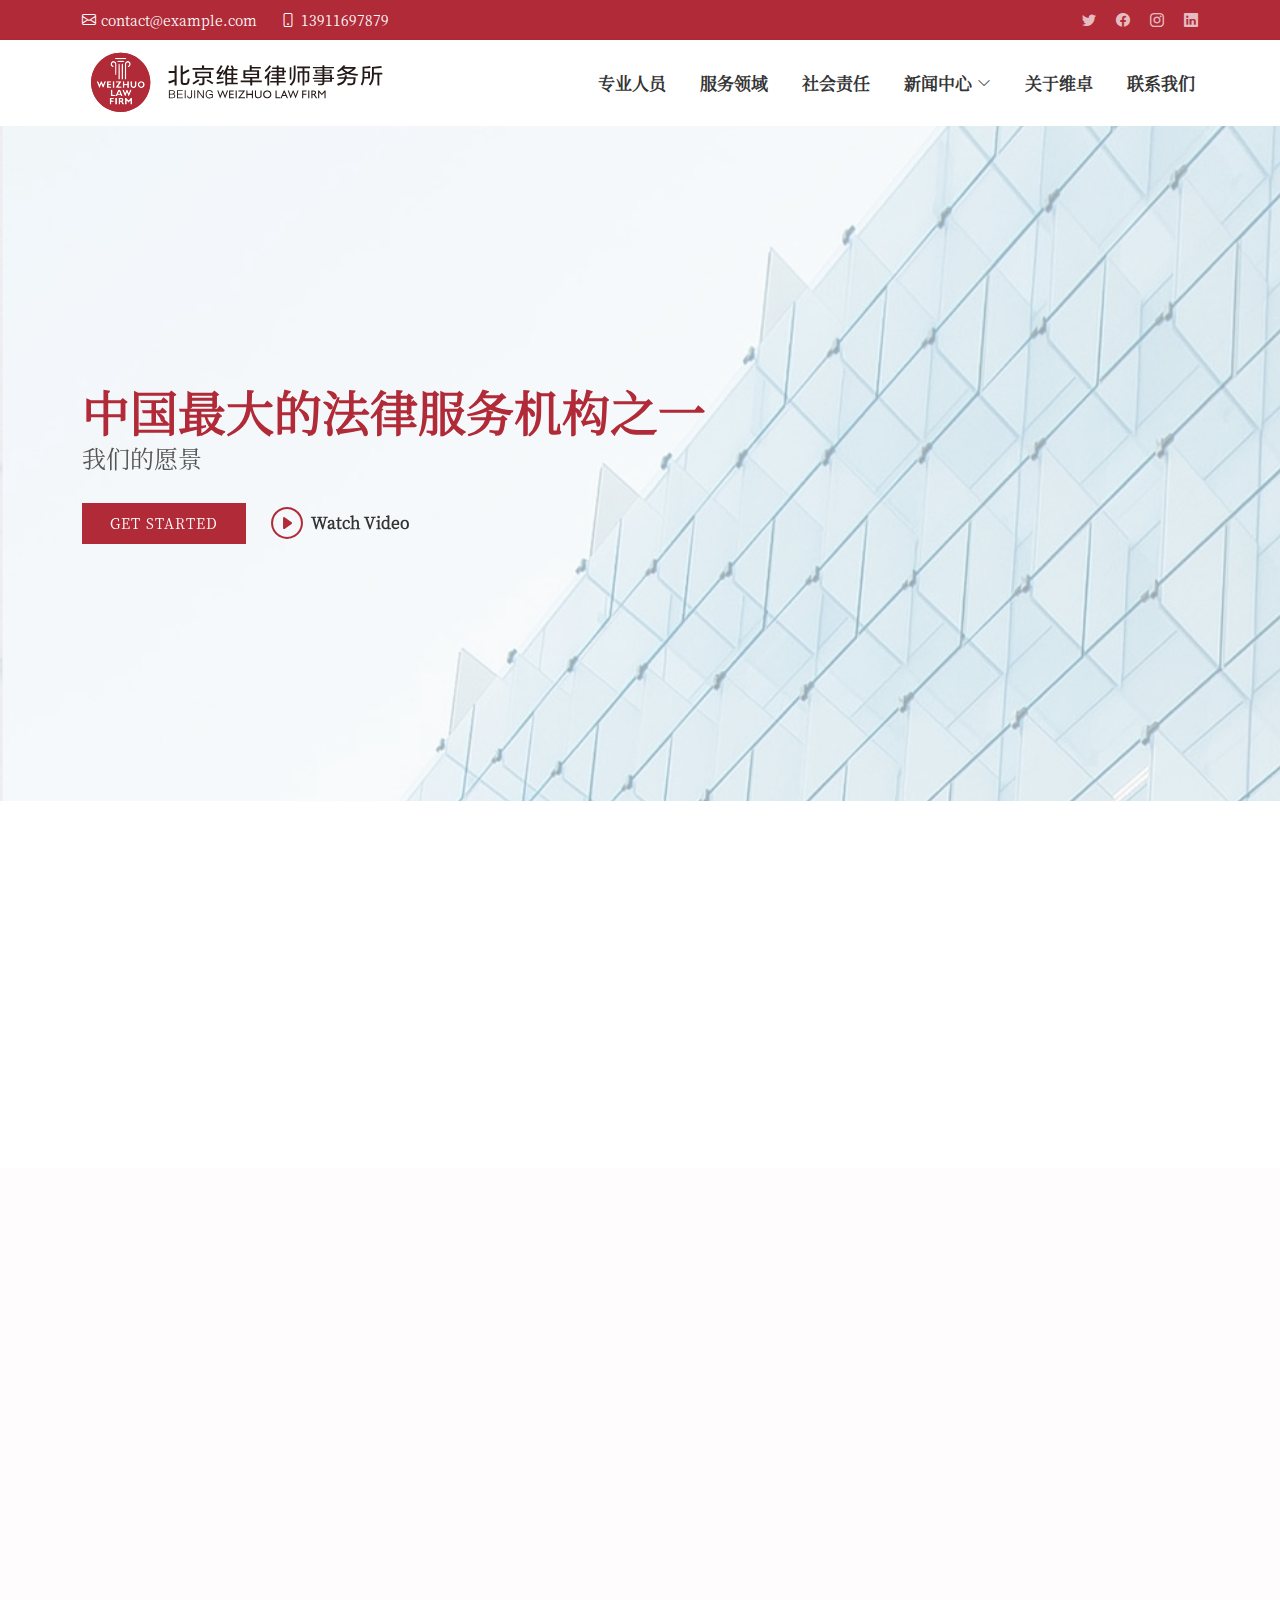
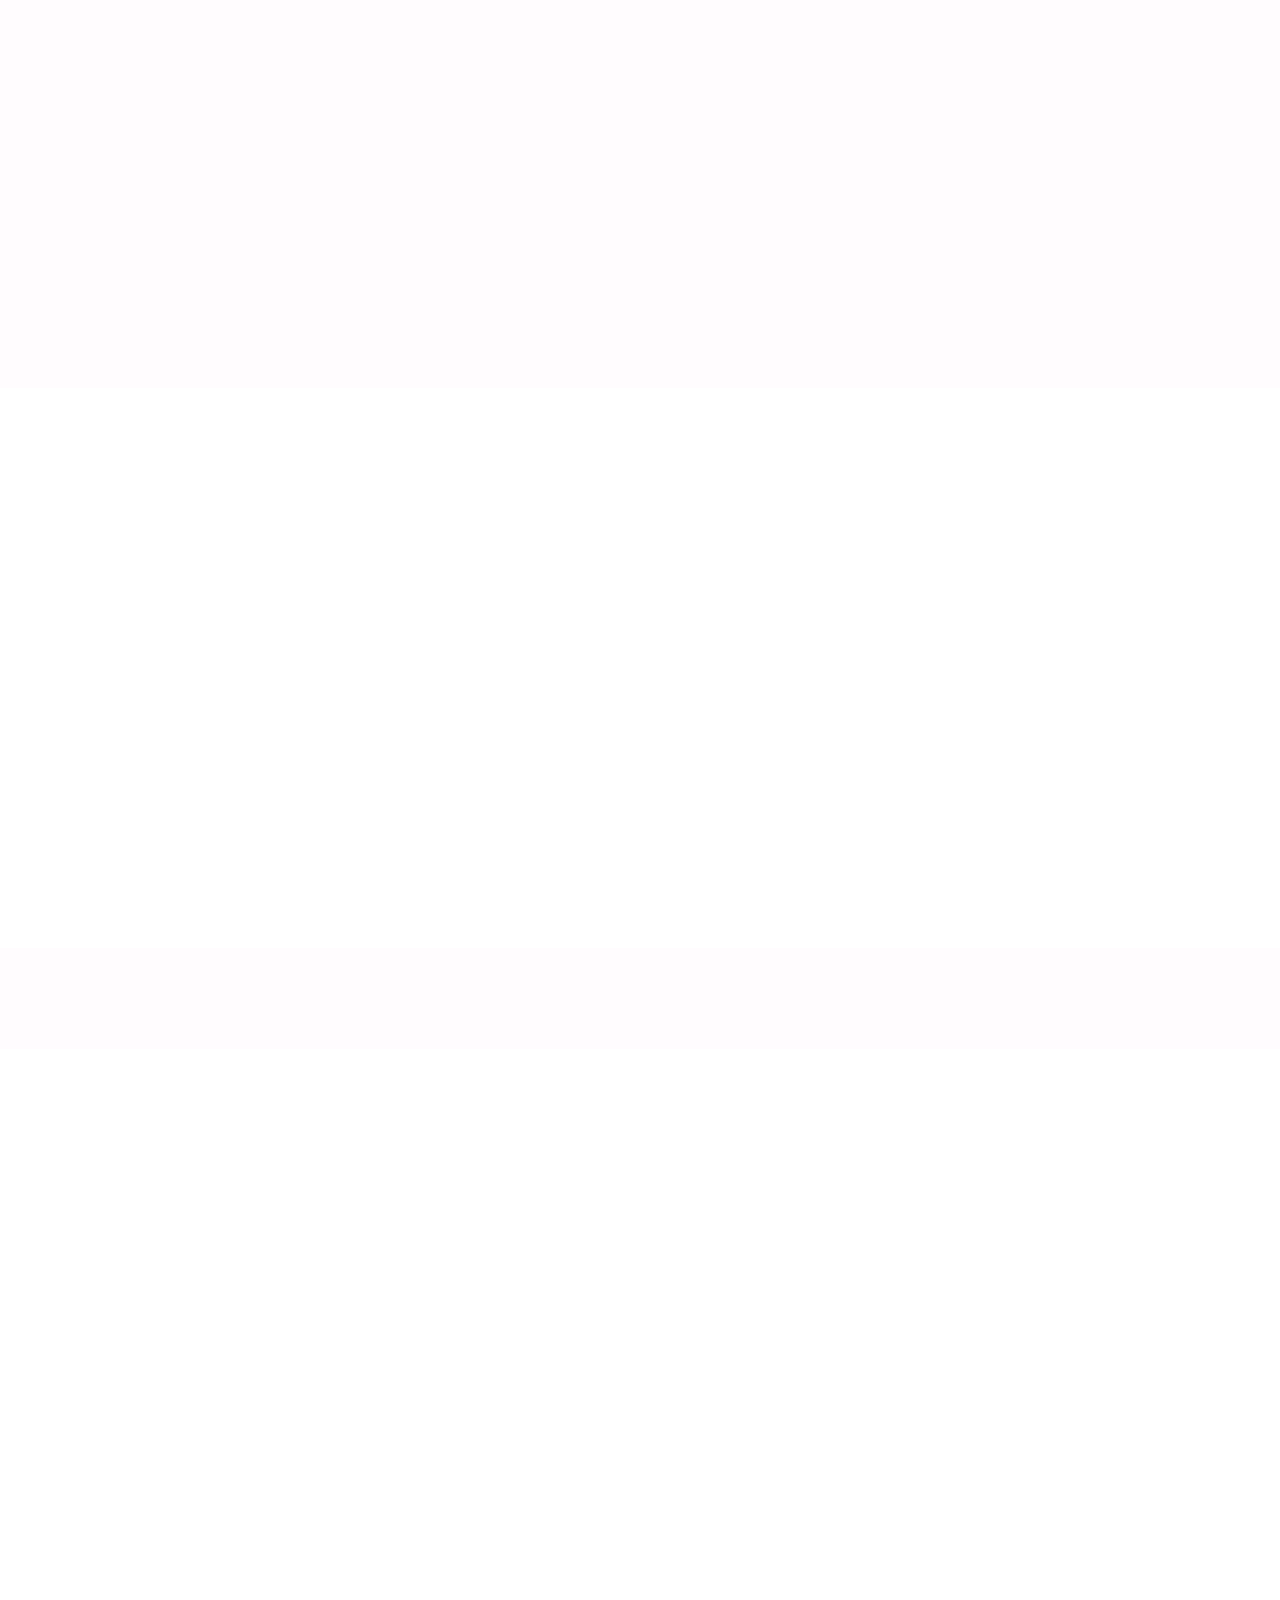
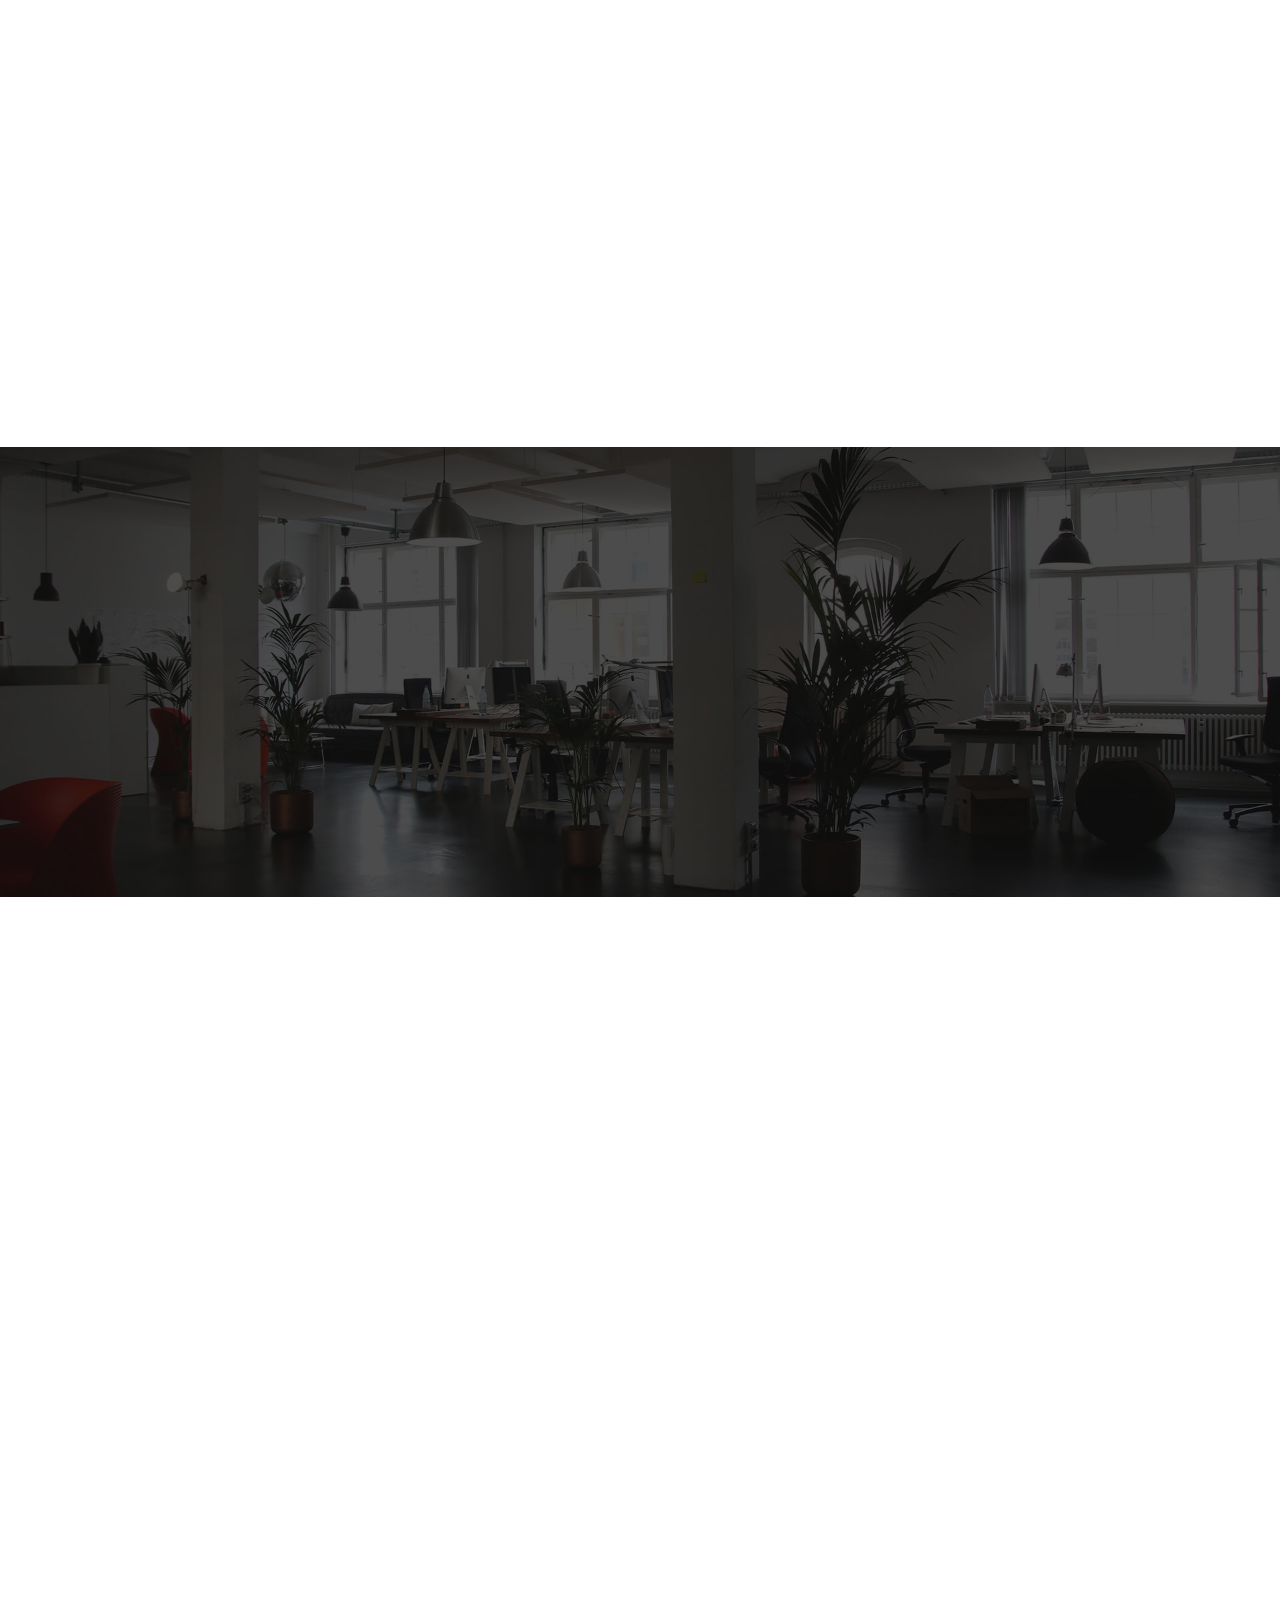
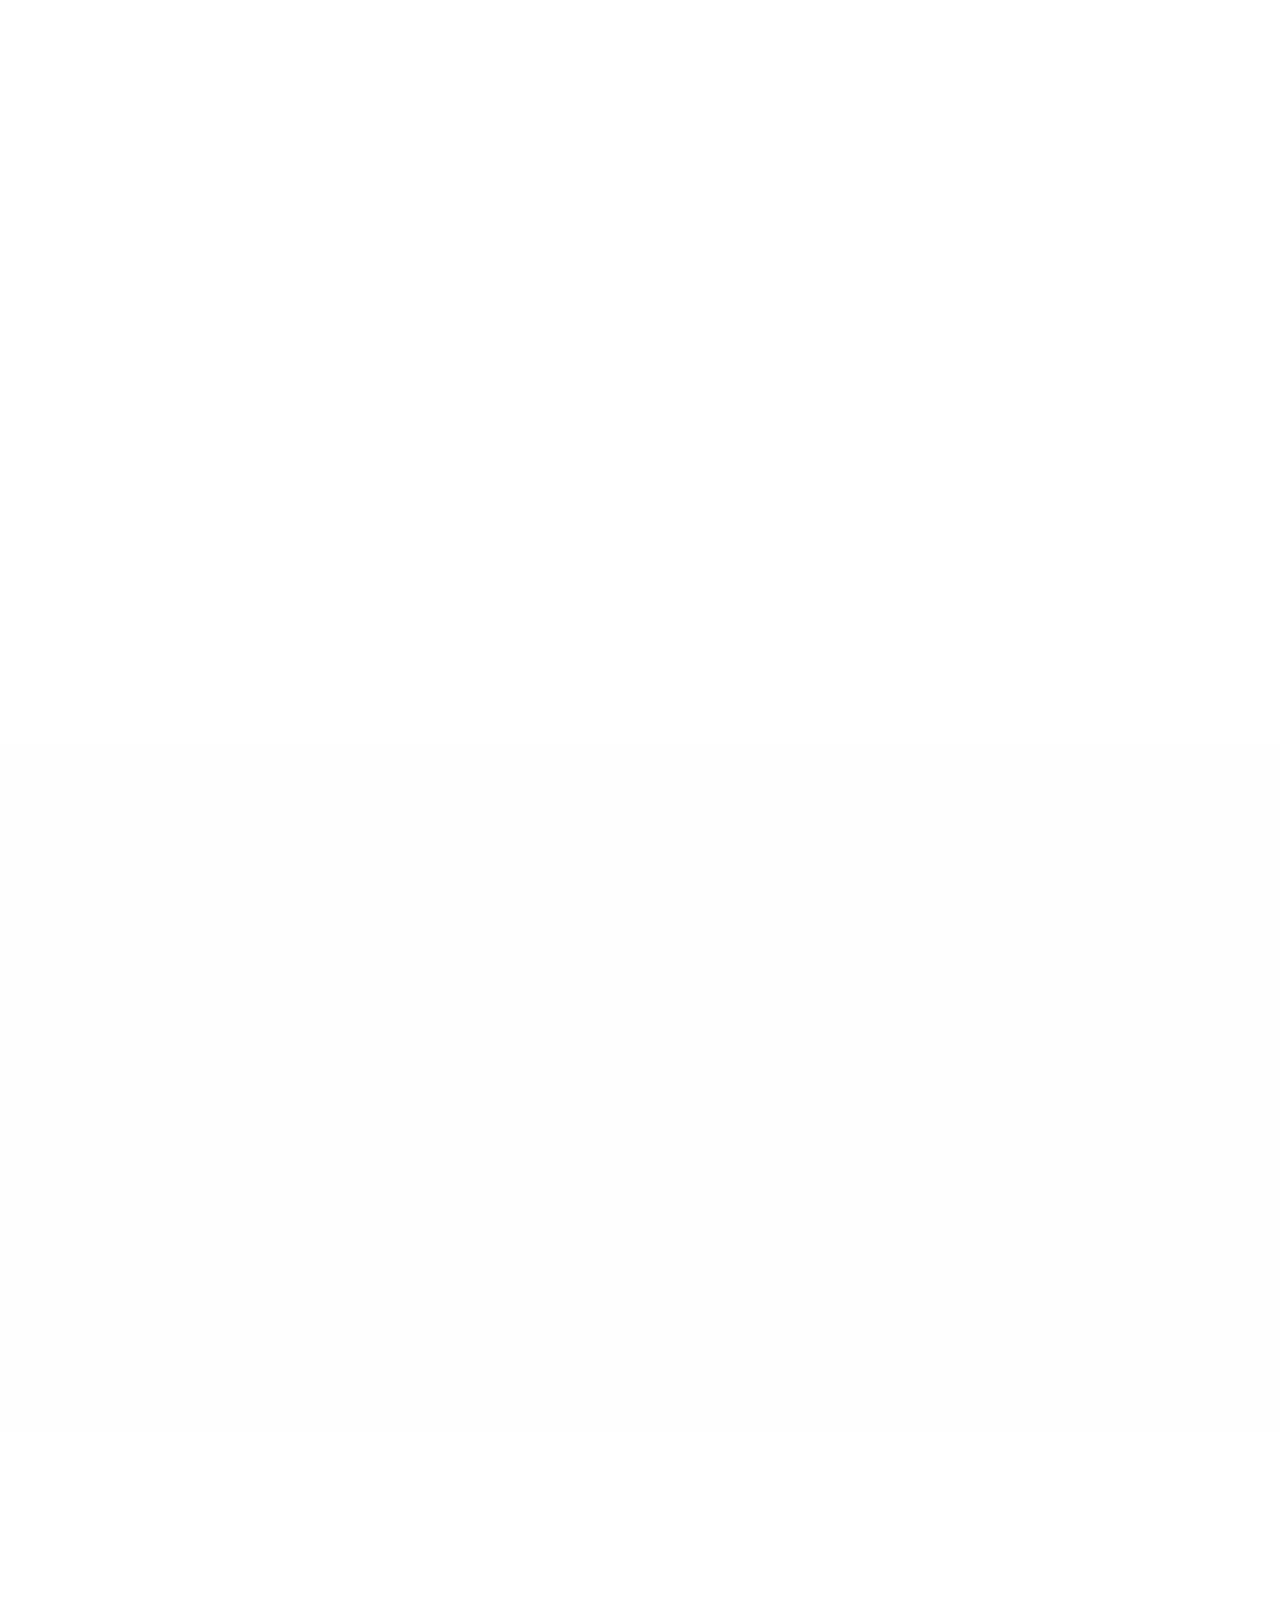
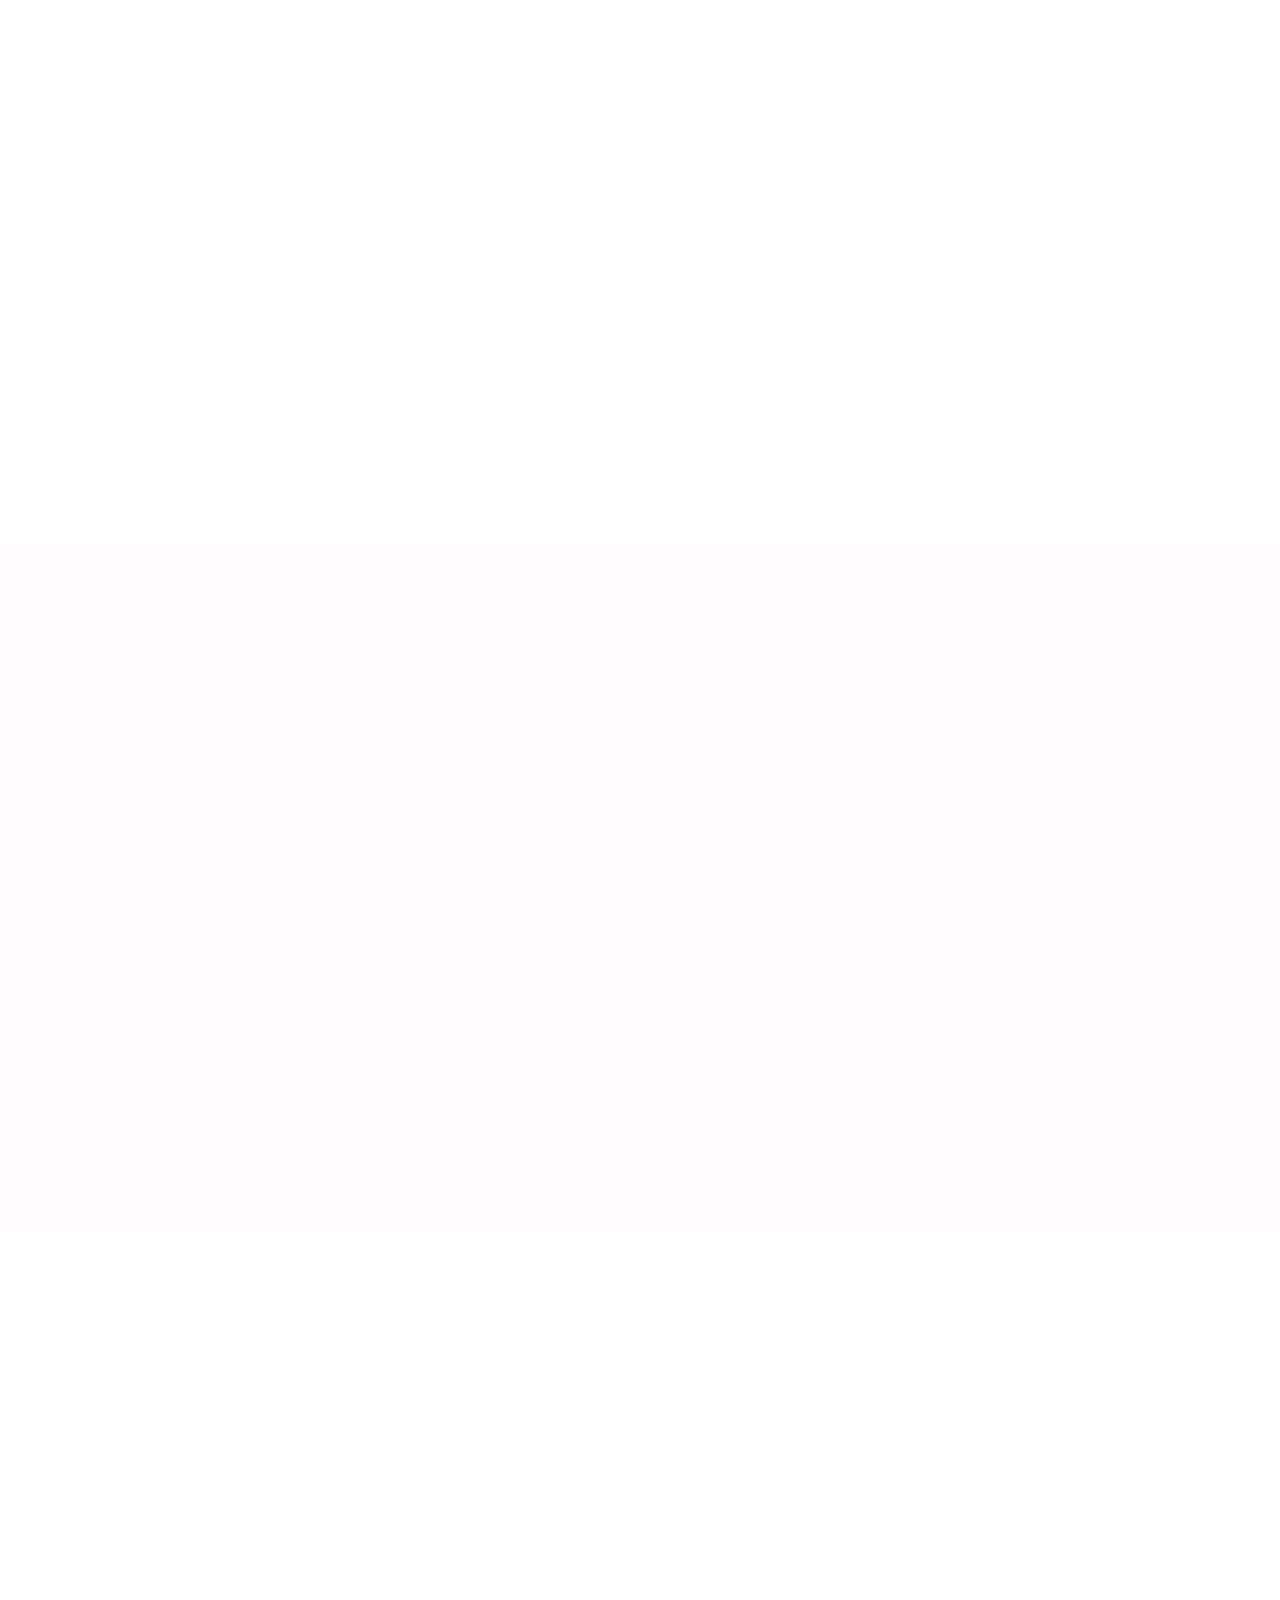
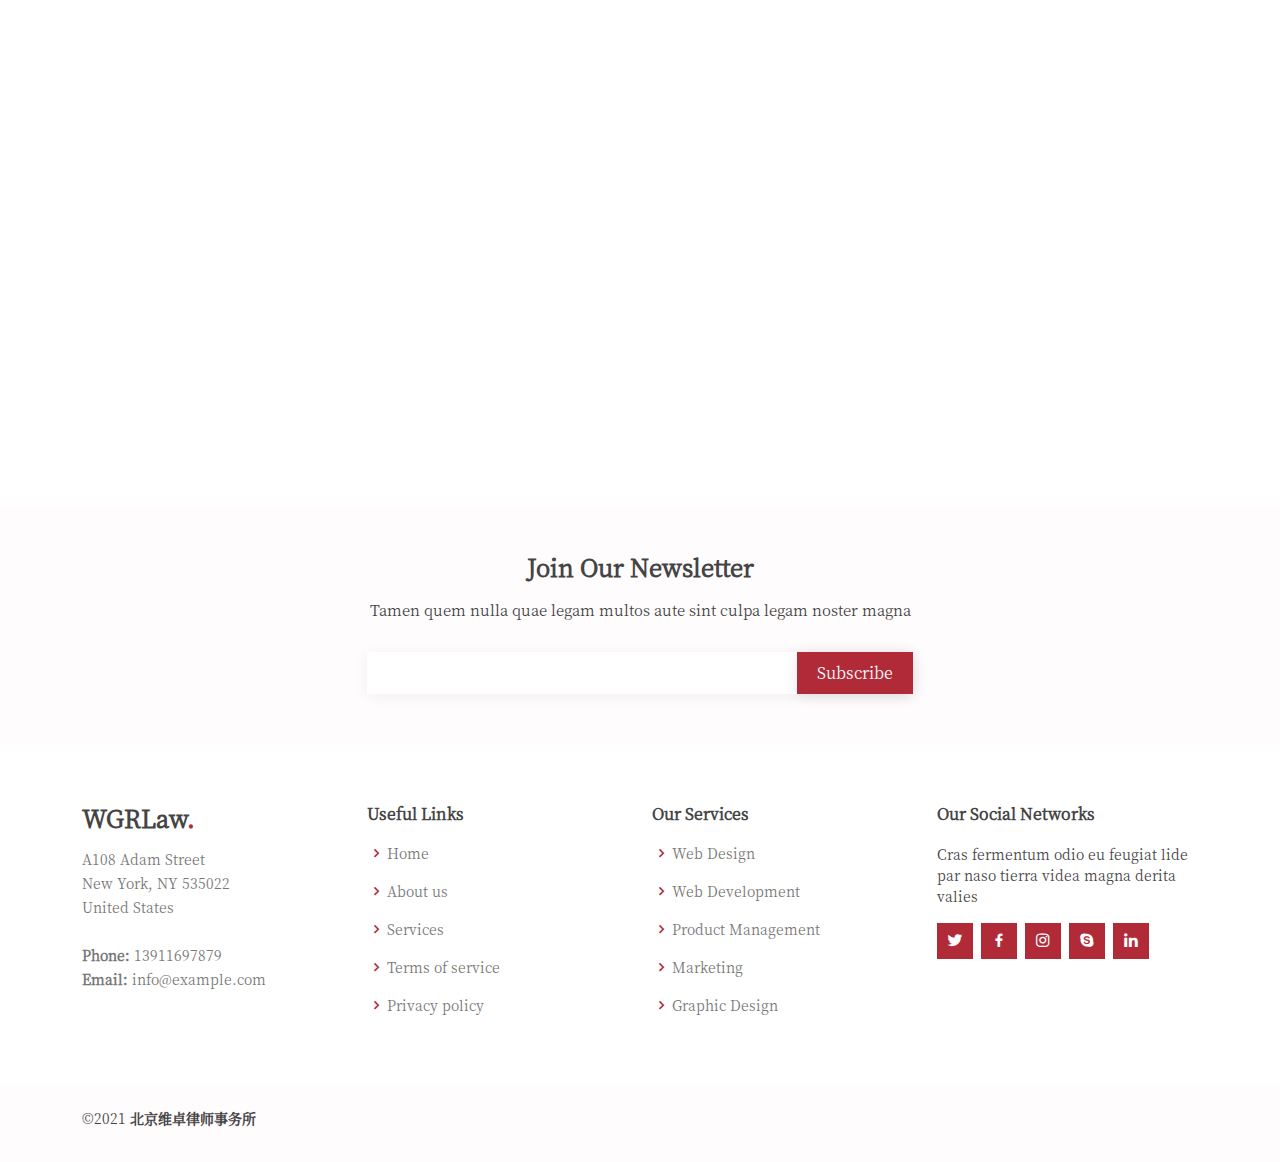
==== commit 4e6c8a6b: "u" ====
--- a/index.html
+++ b/index.html
@@ -8,9 +8,10 @@
   <title>北京维卓律师事务所</title>
   <meta content="" name="description">
   <meta content="" name="keywords">
-
-  <link href="assets/img/favicon.png" rel="icon">
-  <link href="assets/img/apple-touch-icon.png" rel="apple-touch-icon">
+  <link rel="apple-touch-icon" sizes="180x180" href="./assets/img//apple-touch-icon.png">
+  <link rel="icon" type="image/png" sizes="32x32" href="./assets/img//favicon-32x32.png">
+  <link rel="icon" type="image/png" sizes="16x16" href="./assets/img//favicon-16x16.png">
+  <link rel="manifest" href="./assets/img/site.webmanifest">
 
   <link href="assets/vendor/aos/aos.css" rel="stylesheet">
   <link href="assets/vendor/bootstrap/css/bootstrap.min.css" rel="stylesheet">
--- a/assets/css/main.css
+++ b/assets/css/main.css
@@ -166,7 +166,7 @@
 }
 
 #header .logo a {
-  color: #222222;
+  color: #333;
 }
 #header .logo a span {
   color: #b02a37;
@@ -203,7 +203,7 @@
   padding: 0 3px;
   font-size: 17px;
   font-weight: 600;
-  color: #222222;
+  color: #333;
   white-space: nowrap;
   transition: 0.3s;
   position: relative;
@@ -285,7 +285,7 @@
 }
 
 .mobile-nav-toggle {
-  color: #222222;
+  color: #333;
   font-size: 28px;
   cursor: pointer;
   display: none;
@@ -312,7 +312,7 @@
   right: 0;
   left: 0;
   bottom: 0;
-  background: rgba(9, 9, 9, 0.9);
+  background: rgba(176, 42, 55, 0.1);
   transition: 0.3s;
   z-index: 999;
 }
@@ -326,17 +326,18 @@
   position: absolute;
   top: 55px;
   right: 15px;
-  bottom: 15px;
+  /* bottom: 15px; */
   left: 15px;
   padding: 10px 0;
   background-color: #fff;
   overflow-y: auto;
   transition: 0.3s;
+  border: 1px solid rgb(176, 42, 55);
 }
 .navbar-mobile a, .navbar-mobile a:focus {
   padding: 10px 20px;
-  font-size: 15px;
-  color: #222222;
+  font-size: 17px;
+  color: #333;
 }
 .navbar-mobile > ul > li {
   padding: 0;
@@ -401,7 +402,7 @@
   font-size: 48px;
   font-weight: 700;
   line-height: 56px;
-  color: #222222;
+  color: #333;
   font-family: "Noto Serif SC", "Hiragino Sans GB", "Microsoft YaHei", "WenQuanYi Micro Hei", sans-serif;
 }
 #hero h1 span {
@@ -432,7 +433,7 @@
   font-size: 16px;
   transition: 0.5s;
   margin-left: 25px;
-  color: #222222;
+  color: #333;
   font-weight: 600;
   display: flex;
   align-items: center;
@@ -457,7 +458,7 @@
 }
 @media (max-width: 768px) {
   #hero {
-    height: 100vh;
+    height: 50vh;
   }
   #hero h1 {
     font-size: 28px;
@@ -774,7 +775,7 @@
   font-size: 24px;
 }
 .services .icon-box h4 a {
-  color: #222222;
+  color: #333;
   transition: ease-in-out 0.3s;
 }
 .services .icon-box p {
@@ -919,7 +920,7 @@
   font-size: 18px;
   color: #fff;
   font-weight: 600;
-  color: #222222;
+  color: #333;
 }
 .portfolio .portfolio-item .portfolio-info p {
   color: #555555;
@@ -1039,7 +1040,7 @@
 }
 .team .member .social a {
   transition: color 0.3s;
-  color: #222222;
+  color: #333;
   margin: 0 3px;
   padding-top: 7px;
   width: 36px;
@@ -1062,7 +1063,7 @@
   font-weight: 700;
   margin-bottom: 5px;
   font-size: 18px;
-  color: #222222;
+  color: #333;
 }
 .team .member .member-info span {
   display: block;
